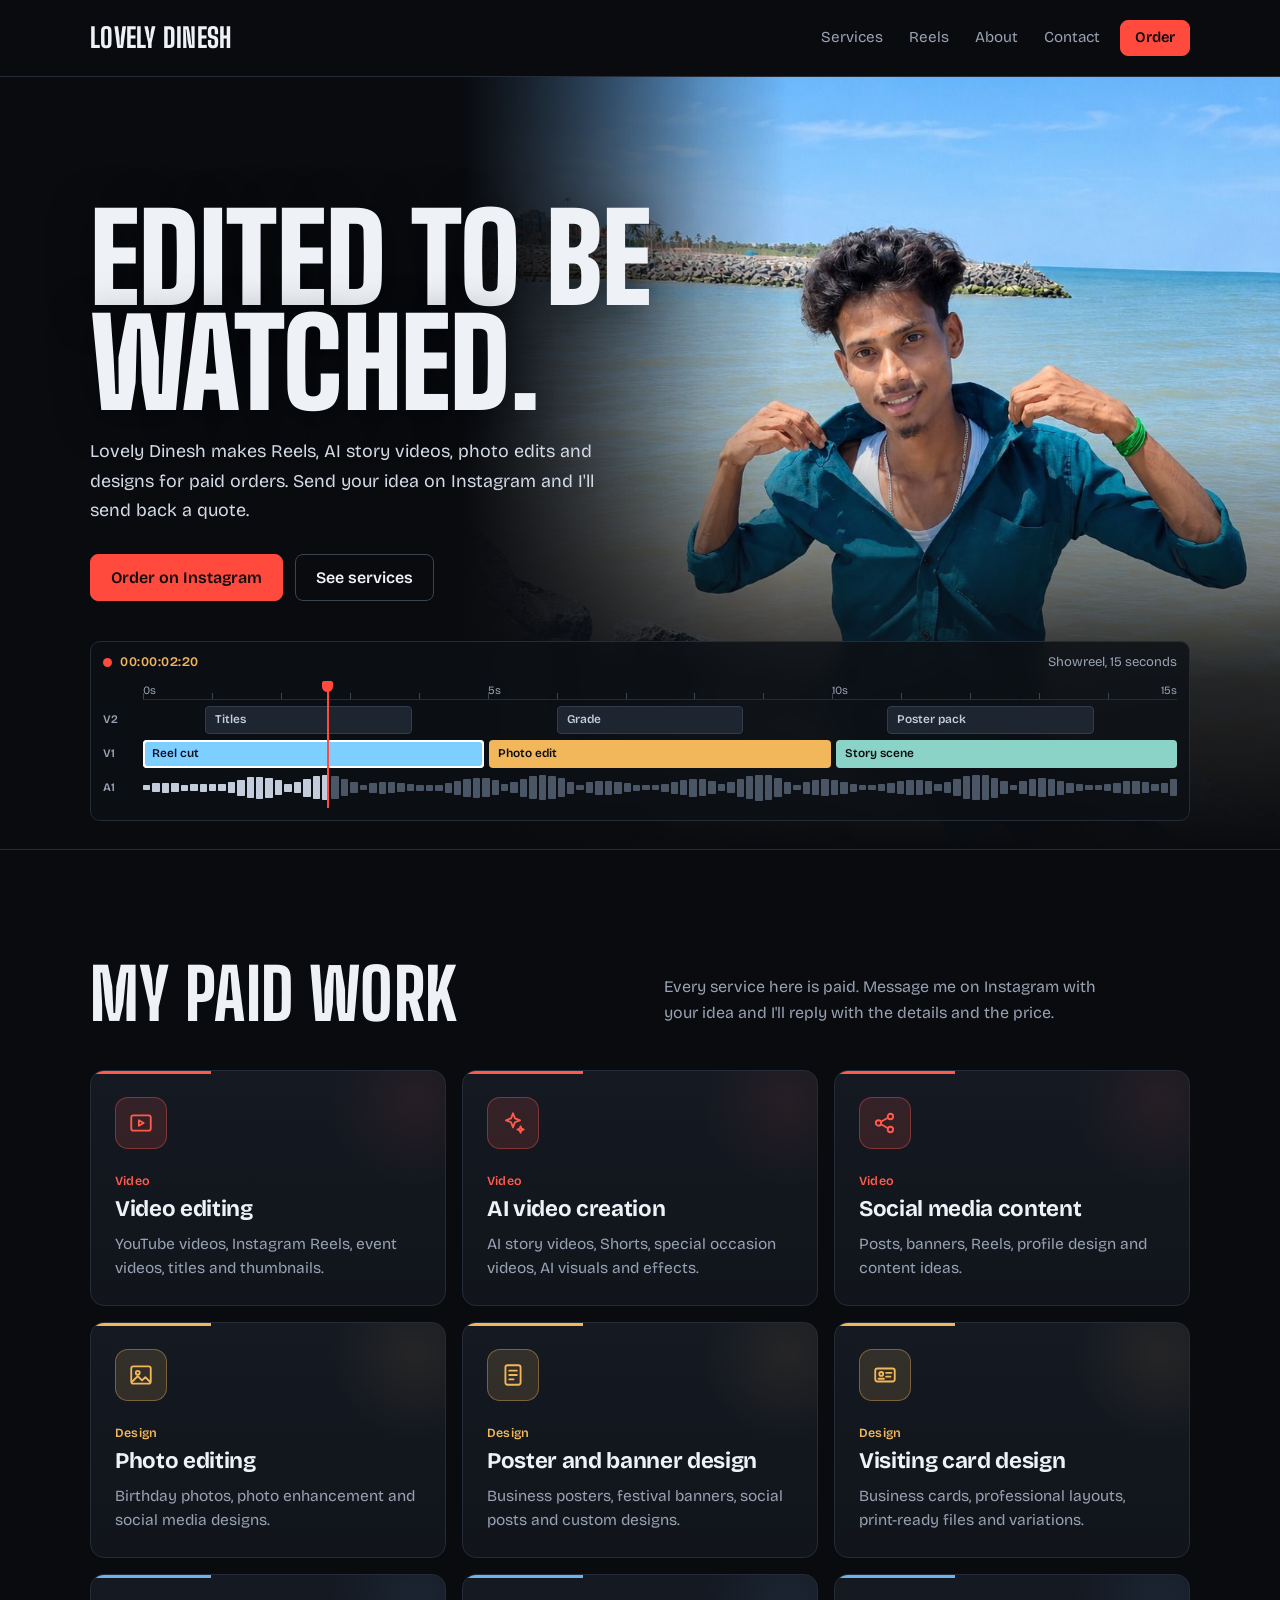
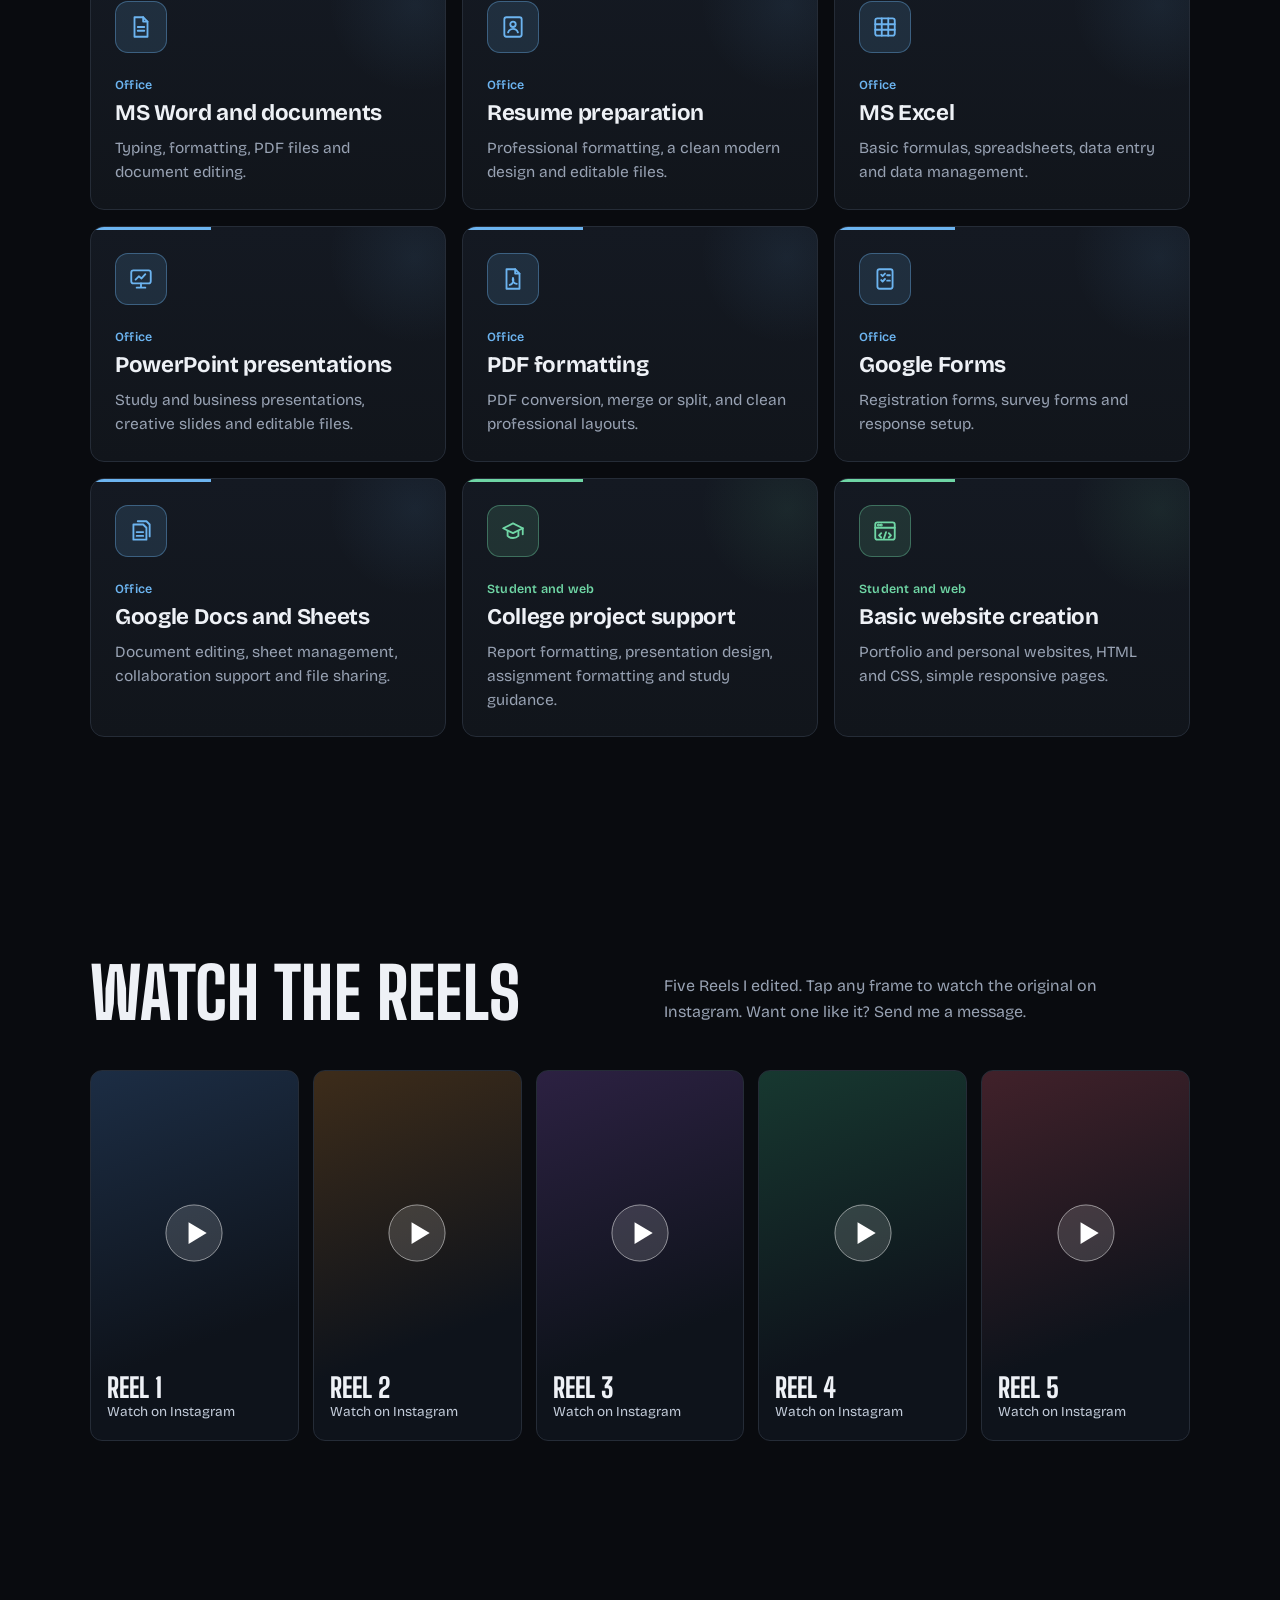
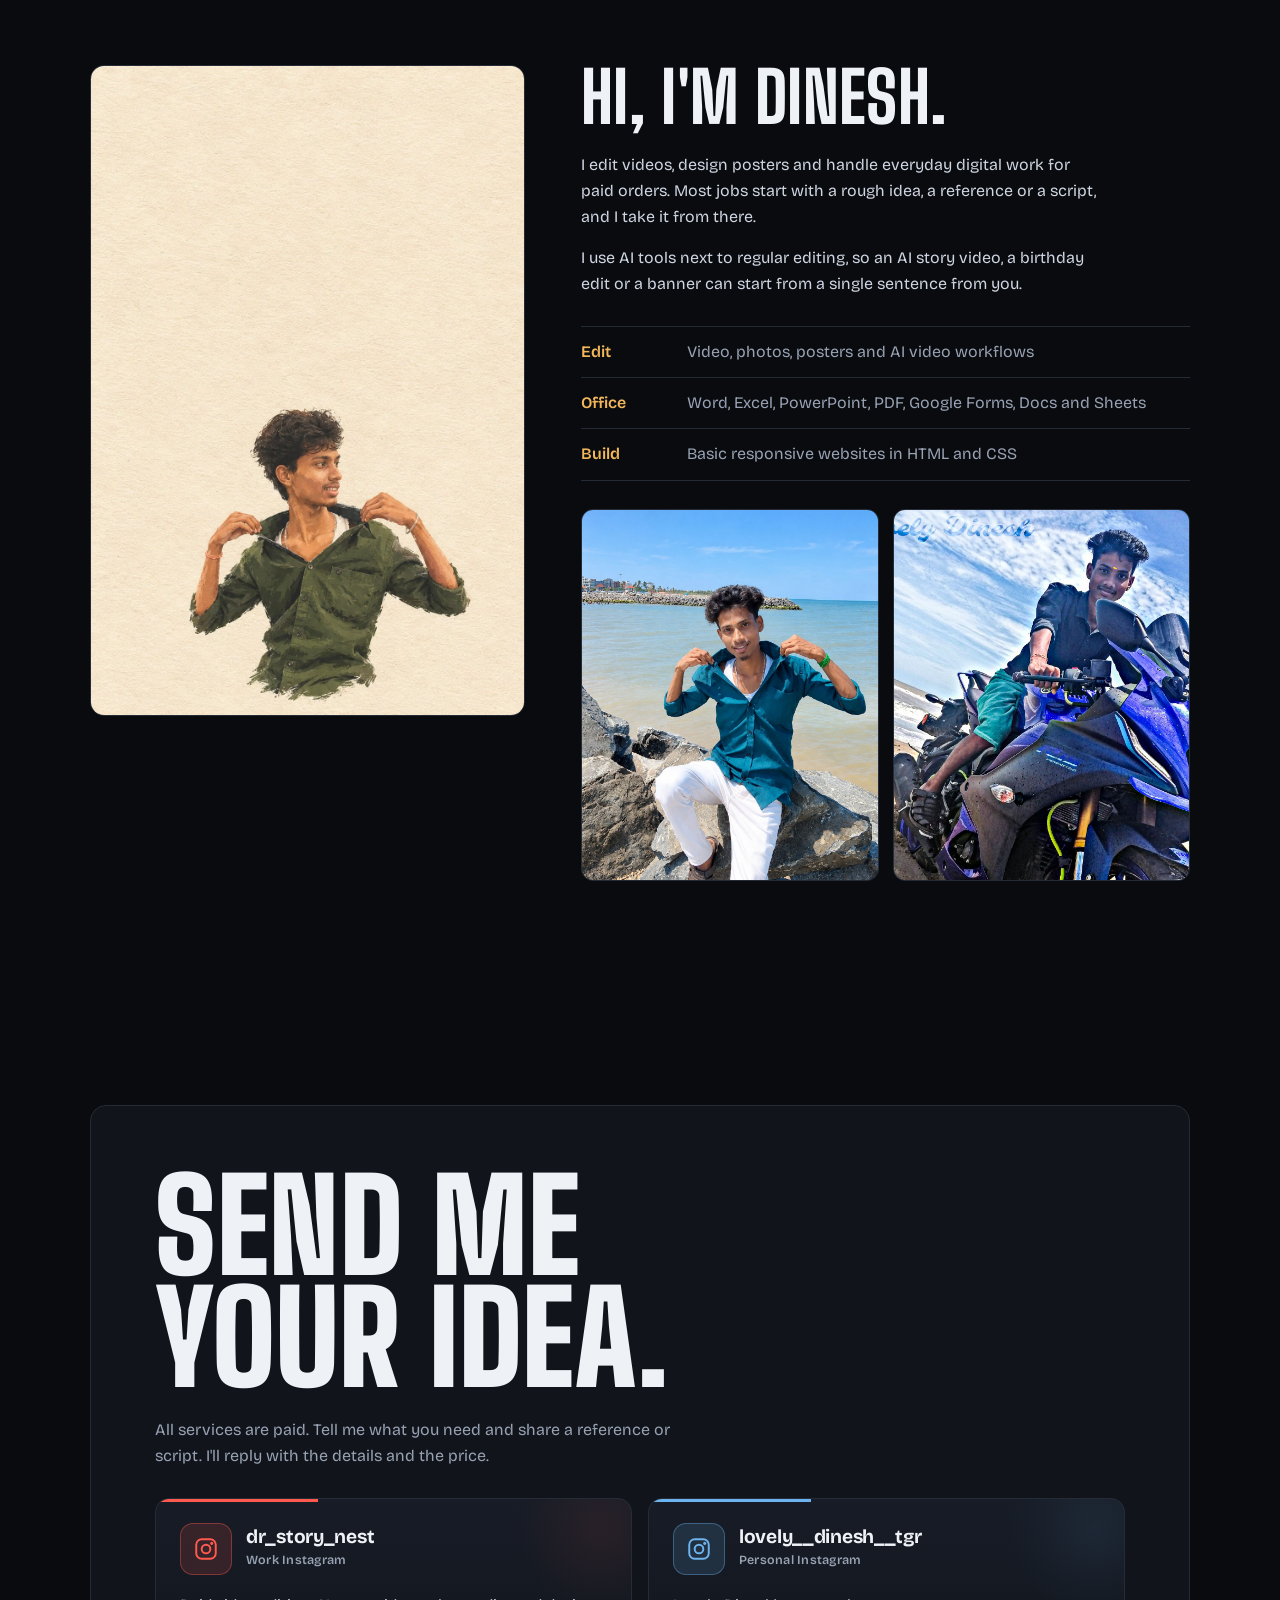
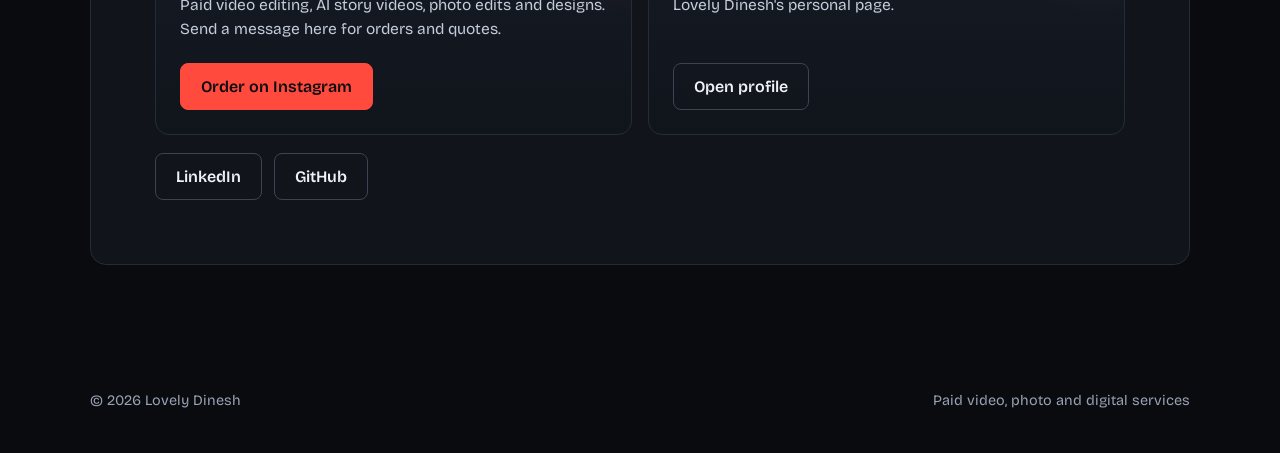
==== index.html @ ab641ba9 "Show the two Instagram profiles as cards in the contact section - dr_story_nest (work) and lovely__d" ====
<!doctype html>
<html lang="en">
<head>
<meta charset="utf-8">
<meta name="viewport" content="width=device-width, initial-scale=1">
<meta name="google-site-verification" content="FaFBex6JLWQbOv3EnqzdnWIbsgT0Mt6WefKf9xEHdrI" />
<meta name="description" content="Lovely Dinesh makes paid Reels, AI story videos, photo edits, posters, resumes and documents. Message on Instagram for orders and quotes.">
<meta name="robots" content="index, follow">
<meta name="theme-color" content="#090b0f">
<meta property="og:type" content="website">
<meta property="og:title" content="Lovely Dinesh | Video editing, AI videos and design">
<meta property="og:description" content="Paid Reels, AI story videos, photo edits, posters and documents. Message on Instagram for orders and quotes.">
<title>Lovely Dinesh | Video editing, AI videos and design</title>
<link rel="preconnect" href="https://fonts.googleapis.com">
<link rel="preconnect" href="https://fonts.gstatic.com" crossorigin>
<link href="https://fonts.googleapis.com/css2?family=Big+Shoulders+Display:wght@700;800;900&family=Bricolage+Grotesque:opsz,wght@12..96,400..800&display=swap" rel="stylesheet">
<script>document.documentElement.classList.add("js")</script>
<style>
:root{
  --reel:#090b0f;
  --bin:#11151b;
  --line:#252c37;
  --text:#eef1f6;
  --muted:#98a2b3;
  --playhead:#ff4a3d;
  --tungsten:#f2b75b;
  --display:"Big Shoulders Display","Arial Narrow",Impact,sans-serif;
  --body:"Bricolage Grotesque",system-ui,-apple-system,"Segoe UI",sans-serif;
}
*{box-sizing:border-box}
html{color-scheme:dark;scroll-behavior:smooth;scroll-padding-top:16px}
body{margin:0;background:var(--reel);color:var(--text);font:400 1rem/1.65 var(--body);-webkit-font-smoothing:antialiased}
a{color:inherit}
img{max-width:100%}
:focus-visible{outline:3px solid var(--tungsten);outline-offset:3px;border-radius:4px}
.wrap{width:min(1100px,calc(100% - 36px));margin-inline:auto}

h1,h2,h3{font-family:var(--display);text-transform:uppercase;margin:0}
h2{font-size:clamp(2.6rem,6vw,4.4rem);line-height:.92;font-weight:800;letter-spacing:.005em}

/* Buttons */
.btn{display:inline-flex;align-items:center;justify-content:center;padding:13px 20px;border-radius:8px;border:1px solid #3a4452;background:transparent;color:var(--text);font:600 1rem/1.2 var(--body);text-decoration:none;transition:background .2s,border-color .2s,transform .2s}
.btn:hover{border-color:var(--tungsten);transform:translateY(-1px)}
.btn.primary{background:var(--playhead);border-color:var(--playhead);color:#0b0d11}
.btn.primary:hover{background:#ff6a5e;border-color:#ff6a5e}
.btn.sm{padding:8px 14px;font-size:.92rem}
.actions{display:flex;gap:12px;flex-wrap:wrap}

/* Header */
.bar{display:flex;align-items:center;gap:20px;padding-block:20px}
.brand{font-family:var(--display);font-weight:800;font-size:1.7rem;line-height:1;text-transform:uppercase;text-decoration:none;letter-spacing:.01em}
.bar nav{display:flex;gap:26px;margin-left:auto}
.bar nav a{color:var(--muted);text-decoration:none;font-size:.95rem;padding:4px 0;border-bottom:1px solid transparent;transition:color .2s,border-color .2s}
.bar nav a:hover{color:var(--text);border-color:var(--tungsten)}

/* Hero */
.hero{position:relative;isolation:isolate;overflow:hidden;display:flex;justify-content:center;min-height:min(86svh,780px);border-block:1px solid var(--line)}
.stage{position:absolute;inset:0 0 0 36%;z-index:0;-webkit-mask-image:linear-gradient(90deg,transparent 0,#000 40%);mask-image:linear-gradient(90deg,transparent 0,#000 40%)}
.slide{position:absolute;inset:0;opacity:0;transition:opacity .45s ease}
.slide.on{opacity:1}
.slide img{display:block;width:100%;height:100%;max-width:none;object-fit:cover;transform:scale(1.1);transition:transform 0s .45s}
.slide.on img{transform:scale(1);transition:transform 5.2s linear}
.s-beach img{object-position:50% 28%}
.s-portrait img{object-position:50% 85%;filter:brightness(.82) saturate(1.05)}
.s-bike img{object-position:50% 12%}
.hero::after{content:"";position:absolute;inset:0;z-index:1;pointer-events:none;background:linear-gradient(0deg,var(--reel) 0,rgba(9,11,15,.85) 22%,transparent 55%),linear-gradient(90deg,var(--reel) 0,rgba(9,11,15,.6) 30%,transparent 55%)}
.inner{position:relative;z-index:2;display:flex;flex-direction:column;justify-content:flex-end;gap:40px;padding-block:56px 28px}
.hero h1{font-weight:900;font-size:clamp(4rem,9.5vw,9rem);line-height:.86;letter-spacing:-.005em;text-shadow:0 6px 40px rgba(0,0,0,.5)}
.hero h1 span{display:block}
.lead{max-width:44ch;margin:22px 0 0;font-size:1.12rem;color:#d3dae6}
.hero .actions{margin-top:28px}

/* Timeline */
.tl{border:1px solid var(--line);border-radius:10px;background:rgba(13,16,21,.82);-webkit-backdrop-filter:blur(10px);backdrop-filter:blur(10px);padding:10px 12px 12px;--t:0}
.tl-top{display:flex;justify-content:space-between;align-items:center;gap:12px;margin-bottom:8px;font-size:.82rem;color:var(--muted)}
.rec{display:inline-flex;align-items:center;gap:8px;color:var(--tungsten);font-weight:600;letter-spacing:.04em;font-variant-numeric:tabular-nums}
.rec i{width:9px;height:9px;border-radius:50%;background:var(--playhead);animation:rec 1.2s ease-in-out infinite}
@keyframes rec{50%{opacity:.25}}
.tl-body{display:grid;grid-template-columns:30px 1fr;gap:0 10px}
.labels{display:flex;flex-direction:column;padding-top:24px;font-size:.72rem;font-weight:600;color:var(--muted)}
.labels span{height:28px;margin-bottom:6px;display:flex;align-items:center}
.lanes{position:relative}
.ruler{position:relative;height:18px;border-bottom:1px solid var(--line);font-size:.7rem;color:var(--muted);background:repeating-linear-gradient(90deg,#3a4452 0 1px,transparent 1px calc(100% / 15)) bottom/100% 6px no-repeat}
.ruler span{position:absolute;top:0}
.ruler span:nth-child(2){left:33.33%}
.ruler span:nth-child(3){left:66.66%}
.ruler span:nth-child(4){right:0}
.lane{position:relative;height:28px;margin-top:6px}
.clip{position:absolute;top:0;bottom:0;display:flex;align-items:center;padding:0 9px;border-radius:4px;overflow:hidden;white-space:nowrap;font-size:.74rem;font-weight:600;color:#0b0d11;transition:filter .2s,box-shadow .2s}
.v1 .clip.on{filter:brightness(1.15);box-shadow:0 0 0 2px #fff inset}
.v2 .clip{background:#1d2530;color:#c3ccda;border:1px solid #323c4a}
.c-blue{background:#6cb4f0}.c-tung{background:var(--tungsten)}.c-teal{background:#8bd3c7}
.wave{position:relative}
.bars{position:absolute;inset:0;display:flex;align-items:center;gap:2px}
.bars i{flex:1;min-width:1px;background:#4a5566;border-radius:1px}
.bars.hot{clip-path:inset(0 calc((1 - var(--t)) * 100%) 0 0)}
.bars.hot i{background:#c3ccda}
.playhead{position:absolute;top:0;bottom:0;left:calc(var(--t) * 100%);width:2px;margin-left:-1px;background:var(--playhead);z-index:3;pointer-events:none}
.playhead::before{content:"";position:absolute;top:-1px;left:50%;width:11px;height:11px;margin-left:-5.5px;background:var(--playhead);border-radius:2px 2px 50% 50%}

/* Sections */
.sec{padding-block:clamp(64px,9vw,112px)}
.head{display:grid;grid-template-columns:1fr 1fr;gap:24px 48px;align-items:end;margin-bottom:44px}
.head p{margin:0;max-width:46ch;color:var(--muted)}

/* Services */
.svcs{display:grid;grid-template-columns:repeat(3,minmax(0,1fr));gap:16px}
.svc{--c:#ff4a3d;position:relative;display:flex;flex-direction:column;min-height:236px;padding:26px 24px 24px;border:1px solid var(--line);border-radius:14px;background:linear-gradient(180deg,#141922,var(--bin));overflow:hidden;transition:transform .3s cubic-bezier(.2,.8,.2,1),border-color .3s,box-shadow .3s}
.svc::before{content:"";position:absolute;left:0;top:0;height:3px;width:34%;background:var(--c);transition:width .45s cubic-bezier(.2,.8,.2,1)}
.svc::after{content:"";position:absolute;right:-60px;top:-60px;width:180px;height:180px;border-radius:50%;background:radial-gradient(circle,var(--c) 0,transparent 68%);opacity:.08;transition:opacity .35s,transform .45s}
.svc:hover{transform:translateY(-8px);border-color:var(--c);box-shadow:0 18px 40px -14px var(--c)}
.svc:hover::before{width:100%}
.svc:hover::after{opacity:.22;transform:scale(1.25)}
.c-red{--c:#ff5a4d}.c-gold{--c:#f2b75b}.c-blue{--c:#6cb4f0}.c-green{--c:#6fd6a5}
.ico{display:grid;place-items:center;width:52px;height:52px;border-radius:13px;color:var(--c);background:color-mix(in srgb,var(--c) 14%,transparent);border:1px solid color-mix(in srgb,var(--c) 38%,transparent);transition:transform .35s cubic-bezier(.3,1.6,.5,1),background .3s,color .3s}
.ico svg{width:26px;height:26px}
.svc:hover .ico{transform:rotate(-8deg) scale(1.14);background:var(--c);color:#0b0d11}
.tag{margin:22px 0 4px;font-size:.78rem;font-weight:600;letter-spacing:.02em;color:var(--c)}
.svc h3{font-family:var(--body);text-transform:none;font-weight:700;font-size:1.4rem;line-height:1.15;letter-spacing:-.015em}
.desc{margin:10px 0 0;font-size:.97rem;line-height:1.55;color:var(--muted)}

/* Boxes slide in once, staggered */
.js .svc{opacity:0;transform:translateY(34px)}
.js .svc.in{opacity:1;transform:none;transition:opacity .6s ease,transform .7s cubic-bezier(.2,.8,.2,1),border-color .3s,box-shadow .3s}
.js .svc.in:hover{transform:translateY(-8px)}

/* Reels */
.reels{display:grid;grid-template-columns:repeat(5,minmax(0,1fr));gap:14px}
.reel{position:relative;display:flex;flex-direction:column;justify-content:flex-end;aspect-ratio:9/16;padding:16px;border:1px solid var(--line);border-radius:12px;overflow:hidden;background:var(--g);text-decoration:none;transition:border-color .2s,transform .2s}
.reel:hover{border-color:var(--tungsten);transform:translateY(-3px)}
.reel svg{position:absolute;left:50%;top:44%;width:58px;height:58px;transform:translate(-50%,-50%);transition:transform .2s}
.reel:hover svg{transform:translate(-50%,-50%) scale(1.1)}
.reel b{font-family:var(--display);font-weight:800;font-size:1.7rem;line-height:1;text-transform:uppercase}
.reel span{font-size:.85rem;color:#c3ccda}
.g1{--g:linear-gradient(160deg,#1c2d44,#0e131b 70%)}
.g2{--g:linear-gradient(160deg,#3d2c1a,#0e131b 70%)}
.g3{--g:linear-gradient(160deg,#2c2142,#0e131b 70%)}
.g4{--g:linear-gradient(160deg,#173830,#0e131b 70%)}
.g5{--g:linear-gradient(160deg,#41212a,#0e131b 70%)}

/* About */
.about{display:grid;grid-template-columns:minmax(0,5fr) minmax(0,7fr);gap:56px;align-items:start}
.portrait{margin:0;overflow:hidden;border:1px solid var(--line);border-radius:14px}
.portrait img{display:block;width:100%;height:auto}
.about h2{margin-bottom:22px}
.about p{max-width:52ch;margin:0 0 14px;color:#cfd6e2}
.tools{margin:28px 0}
.tools div{display:grid;grid-template-columns:90px 1fr;gap:16px;padding-block:12px;border-top:1px solid var(--line)}
.tools div:last-child{border-bottom:1px solid var(--line)}
.tools dt{font-weight:600;color:var(--tungsten)}
.tools dd{margin:0;color:var(--muted)}
.pair{display:grid;grid-template-columns:1fr 1fr;gap:14px}
.pair img{display:block;width:100%;height:auto;aspect-ratio:4/5;object-fit:cover;border:1px solid var(--line);border-radius:12px}

/* Contact */
.contact{padding:clamp(28px,6vw,64px);border:1px solid var(--line);border-radius:16px;background:var(--bin)}
.contact h2{font-size:clamp(3.2rem,10vw,8rem);line-height:.88;font-weight:900}
.contact p{max-width:52ch;margin:22px 0 28px;color:var(--muted)}
.profiles{display:grid;grid-template-columns:repeat(2,minmax(0,1fr));gap:16px}
.prof{min-height:0;padding:24px;background:linear-gradient(180deg,#171c26,#10141b)}
.prof .who{display:flex;align-items:center;gap:14px}
.prof .who h3{font-size:1.2rem;overflow-wrap:anywhere}
.contact .prof .tag{margin:2px 0 0;max-width:none}
.contact .prof .desc{margin:18px 0 22px;max-width:44ch;color:#c3ccda}
.prof .btn{align-self:flex-start;margin-top:auto}
.more{margin-top:18px}

.foot{display:flex;justify-content:space-between;gap:12px;flex-wrap:wrap;padding-block:12px 40px;color:var(--muted);font-size:.9rem}

/* Small screens */
@media(max-width:900px){
  .svcs{grid-template-columns:repeat(2,minmax(0,1fr))}
  .reels{display:flex;gap:12px;overflow-x:auto;scroll-snap-type:x mandatory;scroll-padding-inline:18px;margin-inline:-18px;padding:0 18px 12px}
  .reel{flex:0 0 min(62vw,240px);scroll-snap-align:start}
}
@media(max-width:760px){
  .bar nav{display:none}
  .bar .btn{margin-left:auto}
  .hero{min-height:840px}
  .stage{inset:0 0 auto 0;height:58%;-webkit-mask-image:linear-gradient(180deg,#000 62%,transparent);mask-image:linear-gradient(180deg,#000 62%,transparent)}
  .s-portrait img{object-position:50% 100%}
  .hero::after{background:linear-gradient(0deg,var(--reel) 0,rgba(9,11,15,.9) 36%,transparent 62%)}
  .hero h1{font-size:clamp(3rem,13vw,4.6rem)}
  .hero h1 span{display:inline}
  .inner{gap:28px;padding-block:40px 20px}
  .tl-body{grid-template-columns:24px 1fr;gap:0 8px}
  .lane,.labels span{height:24px}
  .svcs,.profiles{grid-template-columns:1fr}
  .svc{min-height:0}
  .head,.about{grid-template-columns:1fr}
  .head{margin-bottom:32px}
  .about{gap:36px}
  .tools div{grid-template-columns:70px 1fr}
}
@media(prefers-reduced-motion:reduce){
  html{scroll-behavior:auto}
  .js .svc{opacity:1;transform:none}
  *,*::before,*::after{animation:none!important;transition:none!important}
}
</style>
</head>
<body>

<header class="wrap bar">
  <a class="brand" href="#top">Lovely Dinesh</a>
  <nav aria-label="Main">
    <a href="#services">Services</a>
    <a href="#reels">Reels</a>
    <a href="#about">About</a>
    <a href="#contact">Contact</a>
  </nav>
  <a class="btn sm primary" href="https://www.instagram.com/dr_story_nest/" target="_blank" rel="noopener noreferrer">Order</a>
</header>

<main id="top">

<section class="hero" aria-labelledby="hero-title">
  <div class="stage" aria-hidden="true">
    <div class="slide s-beach on"><img src="assets/beach.jpg" alt="" width="1086" height="1448" fetchpriority="high"></div>
    <div class="slide s-portrait"><img src="assets/portrait.jpg" alt="" width="1024" height="1536"></div>
    <div class="slide s-bike"><img src="assets/bike-hero.jpg" alt="" width="1500" height="1500"></div>
  </div>

  <div class="wrap inner">
    <div>
      <h1 id="hero-title"><span>Edited to be</span> <span>watched.</span></h1>
      <p class="lead">Lovely Dinesh makes Reels, AI story videos, photo edits and designs for paid orders. Send your idea on Instagram and I'll send back a quote.</p>
      <div class="actions">
        <a class="btn primary" href="https://www.instagram.com/dr_story_nest/" target="_blank" rel="noopener noreferrer">Order on Instagram</a>
        <a class="btn" href="#services">See services</a>
      </div>
    </div>

    <div class="tl" role="img" aria-label="Animated sample of a video editing timeline with a playhead moving across three clips">
      <div class="tl-top">
        <span class="rec"><i></i><span id="tc">00:00:00:00</span></span>
        <span>Showreel, 15 seconds</span>
      </div>
      <div class="tl-body">
        <div class="labels"><span>V2</span><span>V1</span><span>A1</span></div>
        <div class="lanes">
          <div class="ruler"><span>0s</span><span>5s</span><span>10s</span><span>15s</span></div>
          <div class="lane v2">
            <div class="clip" style="left:6%;width:20%">Titles</div>
            <div class="clip" style="left:40%;width:18%">Grade</div>
            <div class="clip" style="left:72%;width:20%">Poster pack</div>
          </div>
          <div class="lane v1">
            <div class="clip c-blue on" style="left:0;width:33%">Reel cut</div>
            <div class="clip c-tung" style="left:33.5%;width:33%">Photo edit</div>
            <div class="clip c-teal" style="left:67%;width:33%">Story scene</div>
          </div>
          <div class="lane wave">
            <div class="bars" id="bars"></div>
            <div class="bars hot" id="barsHot"></div>
          </div>
          <div class="playhead"></div>
        </div>
      </div>
    </div>
  </div>
</section>

<section class="sec" id="services">
  <div class="wrap">
    <div class="head">
      <h2>My paid work</h2>
      <p>Every service here is paid. Message me on Instagram with your idea and I'll reply with the details and the price.</p>
    </div>

    <div class="svcs">
      <article class="svc c-red">
        <span class="ico"><svg viewBox="0 0 24 24" fill="none" stroke="currentColor" stroke-width="1.7" stroke-linecap="round" stroke-linejoin="round" aria-hidden="true"><rect x="3" y="5" width="18" height="14" rx="2"/><path d="M10 9.5v5l4.5-2.5z"/></svg></span>
        <p class="tag">Video</p>
        <h3>Video editing</h3>
        <p class="desc">YouTube videos, Instagram Reels, event videos, titles and thumbnails.</p>
      </article>
      <article class="svc c-red">
        <span class="ico"><svg viewBox="0 0 24 24" fill="none" stroke="currentColor" stroke-width="1.7" stroke-linecap="round" stroke-linejoin="round" aria-hidden="true"><path d="M12 3l1.8 4.7L18.5 9.5l-4.7 1.8L12 16l-1.8-4.7L5.5 9.5l4.7-1.8z"/><path d="M19 15l.8 2.2L22 18l-2.2.8L19 21l-.8-2.2L16 18l2.2-.8z"/></svg></span>
        <p class="tag">Video</p>
        <h3>AI video creation</h3>
        <p class="desc">AI story videos, Shorts, special occasion videos, AI visuals and effects.</p>
      </article>
      <article class="svc c-red">
        <span class="ico"><svg viewBox="0 0 24 24" fill="none" stroke="currentColor" stroke-width="1.7" stroke-linecap="round" stroke-linejoin="round" aria-hidden="true"><circle cx="6" cy="12" r="2.5"/><circle cx="17" cy="6" r="2.5"/><circle cx="17" cy="18" r="2.5"/><path d="M8.2 10.8l6.6-3.6M8.2 13.2l6.6 3.6"/></svg></span>
        <p class="tag">Video</p>
        <h3>Social media content</h3>
        <p class="desc">Posts, banners, Reels, profile design and content ideas.</p>
      </article>
      <article class="svc c-gold">
        <span class="ico"><svg viewBox="0 0 24 24" fill="none" stroke="currentColor" stroke-width="1.7" stroke-linecap="round" stroke-linejoin="round" aria-hidden="true"><rect x="3" y="4" width="18" height="16" rx="2"/><circle cx="9" cy="10" r="1.8"/><path d="M4 18l5-5 4 4 3-3 4 4"/></svg></span>
        <p class="tag">Design</p>
        <h3>Photo editing</h3>
        <p class="desc">Birthday photos, photo enhancement and social media designs.</p>
      </article>
      <article class="svc c-gold">
        <span class="ico"><svg viewBox="0 0 24 24" fill="none" stroke="currentColor" stroke-width="1.7" stroke-linecap="round" stroke-linejoin="round" aria-hidden="true"><rect x="5" y="3" width="14" height="18" rx="2"/><path d="M8.5 8h7M8.5 12h7M8.5 16h4"/></svg></span>
        <p class="tag">Design</p>
        <h3>Poster and banner design</h3>
        <p class="desc">Business posters, festival banners, social posts and custom designs.</p>
      </article>
      <article class="svc c-gold">
        <span class="ico"><svg viewBox="0 0 24 24" fill="none" stroke="currentColor" stroke-width="1.7" stroke-linecap="round" stroke-linejoin="round" aria-hidden="true"><rect x="3" y="6" width="18" height="12" rx="2"/><circle cx="8.5" cy="11" r="1.8"/><path d="M13 10h5M13 13.5h4M6 15.5h5"/></svg></span>
        <p class="tag">Design</p>
        <h3>Visiting card design</h3>
        <p class="desc">Business cards, professional layouts, print-ready files and variations.</p>
      </article>
      <article class="svc c-blue">
        <span class="ico"><svg viewBox="0 0 24 24" fill="none" stroke="currentColor" stroke-width="1.7" stroke-linecap="round" stroke-linejoin="round" aria-hidden="true"><path d="M6 3h8l4 4v14H6z"/><path d="M14 3v4h4M9 12h6M9 15.5h6"/></svg></span>
        <p class="tag">Office</p>
        <h3>MS Word and documents</h3>
        <p class="desc">Typing, formatting, PDF files and document editing.</p>
      </article>
      <article class="svc c-blue">
        <span class="ico"><svg viewBox="0 0 24 24" fill="none" stroke="currentColor" stroke-width="1.7" stroke-linecap="round" stroke-linejoin="round" aria-hidden="true"><rect x="4" y="3" width="16" height="18" rx="2"/><circle cx="12" cy="9.5" r="2.5"/><path d="M7.5 17c.8-2.2 2.5-3.2 4.5-3.2s3.7 1 4.5 3.2"/></svg></span>
        <p class="tag">Office</p>
        <h3>Resume preparation</h3>
        <p class="desc">Professional formatting, a clean modern design and editable files.</p>
      </article>
      <article class="svc c-blue">
        <span class="ico"><svg viewBox="0 0 24 24" fill="none" stroke="currentColor" stroke-width="1.7" stroke-linecap="round" stroke-linejoin="round" aria-hidden="true"><rect x="3" y="4" width="18" height="16" rx="2"/><path d="M3 9.5h18M3 14.5h18M9 4v16M15 4v16"/></svg></span>
        <p class="tag">Office</p>
        <h3>MS Excel</h3>
        <p class="desc">Basic formulas, spreadsheets, data entry and data management.</p>
      </article>
      <article class="svc c-blue">
        <span class="ico"><svg viewBox="0 0 24 24" fill="none" stroke="currentColor" stroke-width="1.7" stroke-linecap="round" stroke-linejoin="round" aria-hidden="true"><rect x="3" y="4" width="18" height="12" rx="2"/><path d="M12 16v4M8 20h8M7 12.5l3-3 2.5 2 3.5-4"/></svg></span>
        <p class="tag">Office</p>
        <h3>PowerPoint presentations</h3>
        <p class="desc">Study and business presentations, creative slides and editable files.</p>
      </article>
      <article class="svc c-blue">
        <span class="ico"><svg viewBox="0 0 24 24" fill="none" stroke="currentColor" stroke-width="1.7" stroke-linecap="round" stroke-linejoin="round" aria-hidden="true"><path d="M6 3h8l4 4v14H6z"/><path d="M14 3v4h4"/><path d="M9 17.5c3-1 4-4 3-6.5-.9 2.5.4 5 3.5 5.5"/></svg></span>
        <p class="tag">Office</p>
        <h3>PDF formatting</h3>
        <p class="desc">PDF conversion, merge or split, and clean professional layouts.</p>
      </article>
      <article class="svc c-blue">
        <span class="ico"><svg viewBox="0 0 24 24" fill="none" stroke="currentColor" stroke-width="1.7" stroke-linecap="round" stroke-linejoin="round" aria-hidden="true"><rect x="5" y="3" width="14" height="18" rx="2"/><path d="M8.5 8l1.3 1.3L12 7M8.5 13l1.3 1.3L12 12M14 8.5h2.5M14 13.5h2.5"/></svg></span>
        <p class="tag">Office</p>
        <h3>Google Forms</h3>
        <p class="desc">Registration forms, survey forms and response setup.</p>
      </article>
      <article class="svc c-blue">
        <span class="ico"><svg viewBox="0 0 24 24" fill="none" stroke="currentColor" stroke-width="1.7" stroke-linecap="round" stroke-linejoin="round" aria-hidden="true"><path d="M5 6h9l3 3v11H5z"/><path d="M9 3h8l3 3v11"/><path d="M8 13h6M8 16.5h6"/></svg></span>
        <p class="tag">Office</p>
        <h3>Google Docs and Sheets</h3>
        <p class="desc">Document editing, sheet management, collaboration support and file sharing.</p>
      </article>
      <article class="svc c-green">
        <span class="ico"><svg viewBox="0 0 24 24" fill="none" stroke="currentColor" stroke-width="1.7" stroke-linecap="round" stroke-linejoin="round" aria-hidden="true"><path d="M3 9.5L12 5l9 4.5-9 4.5z"/><path d="M7 12v4.5c1.4 1.4 3.2 2 5 2s3.6-.6 5-2V12"/><path d="M21 9.5V15"/></svg></span>
        <p class="tag">Student and web</p>
        <h3>College project support</h3>
        <p class="desc">Report formatting, presentation design, assignment formatting and study guidance.</p>
      </article>
      <article class="svc c-green">
        <span class="ico"><svg viewBox="0 0 24 24" fill="none" stroke="currentColor" stroke-width="1.7" stroke-linecap="round" stroke-linejoin="round" aria-hidden="true"><rect x="3" y="4" width="18" height="16" rx="2"/><path d="M3 9h18"/><circle cx="6" cy="6.5" r=".6"/><circle cx="8.5" cy="6.5" r=".6"/><path d="M8.5 14l-2 2 2 2M15.5 14l2 2-2 2M13 13l-2 6"/></svg></span>
        <p class="tag">Student and web</p>
        <h3>Basic website creation</h3>
        <p class="desc">Portfolio and personal websites, HTML and CSS, simple responsive pages.</p>
      </article>
    </div>
  </div>
</section>

<section class="sec" id="reels">
  <div class="wrap">
    <div class="head">
      <h2>Watch the Reels</h2>
      <p>Five Reels I edited. Tap any frame to watch the original on Instagram. Want one like it? Send me a message.</p>
    </div>
    <div class="reels">
      <a class="reel g1" href="https://www.instagram.com/reel/DcOSOjZoeMT/" target="_blank" rel="noopener noreferrer" aria-label="Watch Reel 1 on Instagram">
        <svg viewBox="0 0 64 64" aria-hidden="true"><circle cx="32" cy="32" r="31" fill="rgba(255,255,255,.14)" stroke="rgba(255,255,255,.55)"/><path d="M26 20v24l20-12z" fill="#fff"/></svg>
        <b>Reel 1</b><span>Watch on Instagram</span>
      </a>
      <a class="reel g2" href="https://www.instagram.com/reel/DdEL5rCJakv/" target="_blank" rel="noopener noreferrer" aria-label="Watch Reel 2 on Instagram">
        <svg viewBox="0 0 64 64" aria-hidden="true"><circle cx="32" cy="32" r="31" fill="rgba(255,255,255,.14)" stroke="rgba(255,255,255,.55)"/><path d="M26 20v24l20-12z" fill="#fff"/></svg>
        <b>Reel 2</b><span>Watch on Instagram</span>
      </a>
      <a class="reel g3" href="https://www.instagram.com/reel/Dc5xiHmIcC8/" target="_blank" rel="noopener noreferrer" aria-label="Watch Reel 3 on Instagram">
        <svg viewBox="0 0 64 64" aria-hidden="true"><circle cx="32" cy="32" r="31" fill="rgba(255,255,255,.14)" stroke="rgba(255,255,255,.55)"/><path d="M26 20v24l20-12z" fill="#fff"/></svg>
        <b>Reel 3</b><span>Watch on Instagram</span>
      </a>
      <a class="reel g4" href="https://www.instagram.com/reel/Dck8ZiiIT39/" target="_blank" rel="noopener noreferrer" aria-label="Watch Reel 4 on Instagram">
        <svg viewBox="0 0 64 64" aria-hidden="true"><circle cx="32" cy="32" r="31" fill="rgba(255,255,255,.14)" stroke="rgba(255,255,255,.55)"/><path d="M26 20v24l20-12z" fill="#fff"/></svg>
        <b>Reel 4</b><span>Watch on Instagram</span>
      </a>
      <a class="reel g5" href="https://www.instagram.com/reel/Dd3yUyUP6pe/" target="_blank" rel="noopener noreferrer" aria-label="Watch Reel 5 on Instagram">
        <svg viewBox="0 0 64 64" aria-hidden="true"><circle cx="32" cy="32" r="31" fill="rgba(255,255,255,.14)" stroke="rgba(255,255,255,.55)"/><path d="M26 20v24l20-12z" fill="#fff"/></svg>
        <b>Reel 5</b><span>Watch on Instagram</span>
      </a>
    </div>
  </div>
</section>

<section class="sec" id="about">
  <div class="wrap about">
    <figure class="portrait">
      <img src="assets/portrait.jpg" alt="Painted-style portrait of Dinesh in a green shirt, looking to the side" width="1024" height="1536" loading="lazy">
    </figure>
    <div>
      <h2>Hi, I'm Dinesh.</h2>
      <p>I edit videos, design posters and handle everyday digital work for paid orders. Most jobs start with a rough idea, a reference or a script, and I take it from there.</p>
      <p>I use AI tools next to regular editing, so an AI story video, a birthday edit or a banner can start from a single sentence from you.</p>
      <dl class="tools">
        <div><dt>Edit</dt><dd>Video, photos, posters and AI video workflows</dd></div>
        <div><dt>Office</dt><dd>Word, Excel, PowerPoint, PDF, Google Forms, Docs and Sheets</dd></div>
        <div><dt>Build</dt><dd>Basic responsive websites in HTML and CSS</dd></div>
      </dl>
      <div class="pair">
        <img src="assets/beach.jpg" alt="Dinesh in a teal shirt sitting on rocks by the sea" width="1086" height="1448" loading="lazy">
        <img src="assets/bike.jpg" alt="Dinesh on a blue sports bike at the beach" width="1400" height="1400" loading="lazy">
      </div>
    </div>
  </div>
</section>

<section class="sec" id="contact">
  <div class="wrap">
    <div class="contact">
      <h2>Send me<br>your idea.</h2>
      <p>All services are paid. Tell me what you need and share a reference or script. I'll reply with the details and the price.</p>
      <div class="profiles">
        <article class="svc c-red prof">
          <div class="who">
            <span class="ico"><svg viewBox="0 0 24 24" fill="none" stroke="currentColor" stroke-width="1.8" stroke-linecap="round" stroke-linejoin="round" aria-hidden="true"><rect x="3" y="3" width="18" height="18" rx="5"/><circle cx="12" cy="12" r="4"/><circle cx="17.3" cy="6.7" r=".6" fill="currentColor"/></svg></span>
            <div><h3>dr_story_nest</h3><p class="tag">Work Instagram</p></div>
          </div>
          <p class="desc">Paid video editing, AI story videos, photo edits and designs. Send a message here for orders and quotes.</p>
          <a class="btn primary" href="https://www.instagram.com/dr_story_nest/" target="_blank" rel="noopener noreferrer">Order on Instagram</a>
        </article>
        <article class="svc c-blue prof">
          <div class="who">
            <span class="ico"><svg viewBox="0 0 24 24" fill="none" stroke="currentColor" stroke-width="1.8" stroke-linecap="round" stroke-linejoin="round" aria-hidden="true"><rect x="3" y="3" width="18" height="18" rx="5"/><circle cx="12" cy="12" r="4"/><circle cx="17.3" cy="6.7" r=".6" fill="currentColor"/></svg></span>
            <div><h3>lovely__dinesh__tgr</h3><p class="tag">Personal Instagram</p></div>
          </div>
          <p class="desc">Lovely Dinesh's personal page.</p>
          <a class="btn" href="https://www.instagram.com/lovely__dinesh__tgr/" target="_blank" rel="noopener noreferrer">Open profile</a>
        </article>
      </div>
      <div class="actions more">
        <a class="btn" href="https://www.linkedin.com/in/k-dinesh-a489623a4/" target="_blank" rel="noopener noreferrer">LinkedIn</a>
        <a class="btn" href="https://github.com/dineshpandiyn-cmyk" target="_blank" rel="noopener noreferrer">GitHub</a>
      </div>
    </div>
  </div>
</section>

</main>

<footer class="wrap foot">
  <span>&copy; <span id="year">2026</span> Lovely Dinesh</span>
  <span>Paid video, photo and digital services</span>
</footer>

<script>
(function(){
  document.getElementById('year').textContent = new Date().getFullYear();


  // Service boxes slide in once as they enter the screen
  var boxes = [].slice.call(document.querySelectorAll('.svc'));
  var reduce = window.matchMedia('(prefers-reduced-motion: reduce)').matches;
  if (reduce || !('IntersectionObserver' in window)) {
    boxes.forEach(function(b){ b.classList.add('in'); });
  } else {
    var io = new IntersectionObserver(function(entries){
      entries.forEach(function(e){
        if (!e.isIntersecting) return;
        var i = boxes.indexOf(e.target) % 3;
        e.target.style.transitionDelay = (i * 90) + 'ms';
        e.target.classList.add('in');
        io.unobserve(e.target);
        setTimeout(function(){ e.target.style.transitionDelay = ''; }, 1000);
      });
    }, {threshold: .15});
    boxes.forEach(function(b){ io.observe(b); });
  }

  var slides = [].slice.call(document.querySelectorAll('.slide'));
  var clips = [].slice.call(document.querySelectorAll('.v1 .clip'));
  var tl = document.querySelector('.tl');
  var code = document.getElementById('tc');
  var hero = document.querySelector('.hero');
  var DURATION = 15000, count = slides.length, current = 0;

  // Waveform bars (fixed pattern, no randomness so it never changes between loads)
  [document.getElementById('bars'), document.getElementById('barsHot')].forEach(function(box){
    var html = '';
    for (var i = 0; i < 110; i++) {
      var h = 18 + 74 * Math.abs(Math.sin(i * 0.41) * Math.cos(i * 0.13 + 1));
      html += '<i style="height:' + h.toFixed(0) + '%"></i>';
    }
    box.innerHTML = html;
  });

  function pad(n){ return n < 10 ? '0' + n : '' + n; }

  function show(i){
    current = i;
    slides.forEach(function(s, k){ s.classList.toggle('on', k === i); });
    clips.forEach(function(c, k){ c.classList.toggle('on', k === i); });
  }

  function render(t){
    tl.style.setProperty('--t', t.toFixed(4));
    var ms = t * DURATION;
    var sec = Math.floor(ms / 1000);
    var frame = Math.floor((ms % 1000) / 1000 * 30);
    code.textContent = '00:00:' + pad(sec) + ':' + pad(frame);
    var idx = Math.min(count - 1, Math.floor(t * count));
    if (idx !== current) show(idx);
  }

  render(0);
  if (window.matchMedia('(prefers-reduced-motion: reduce)').matches) return;

  var elapsed = 0, last = null, visible = true;

  function tick(now){
    if (last !== null && visible) elapsed = (elapsed + (now - last)) % DURATION;
    last = now;
    render(elapsed / DURATION);
    requestAnimationFrame(tick);
  }

  if ('IntersectionObserver' in window) {
    new IntersectionObserver(function(entries){
      visible = entries[0].isIntersecting;
    }).observe(hero);
  }
  requestAnimationFrame(tick);
})();
</script>
</body>
</html>
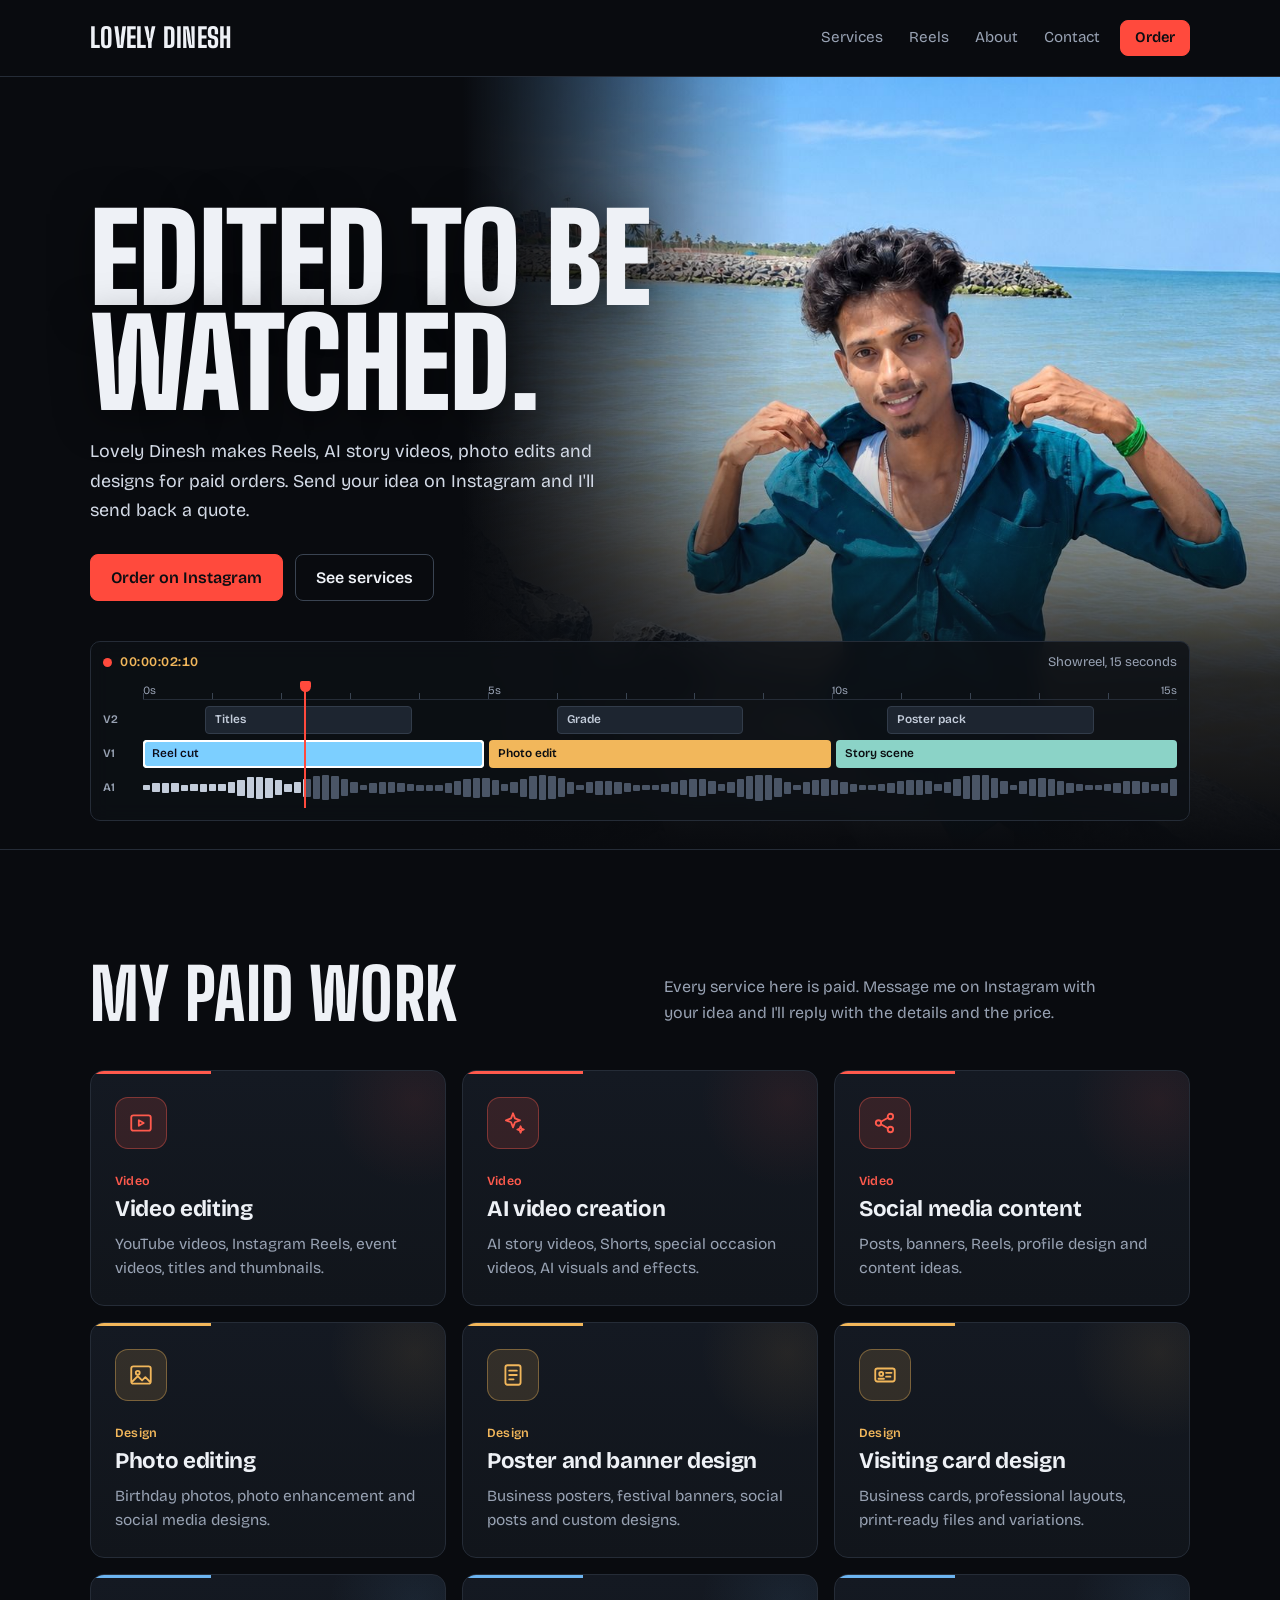
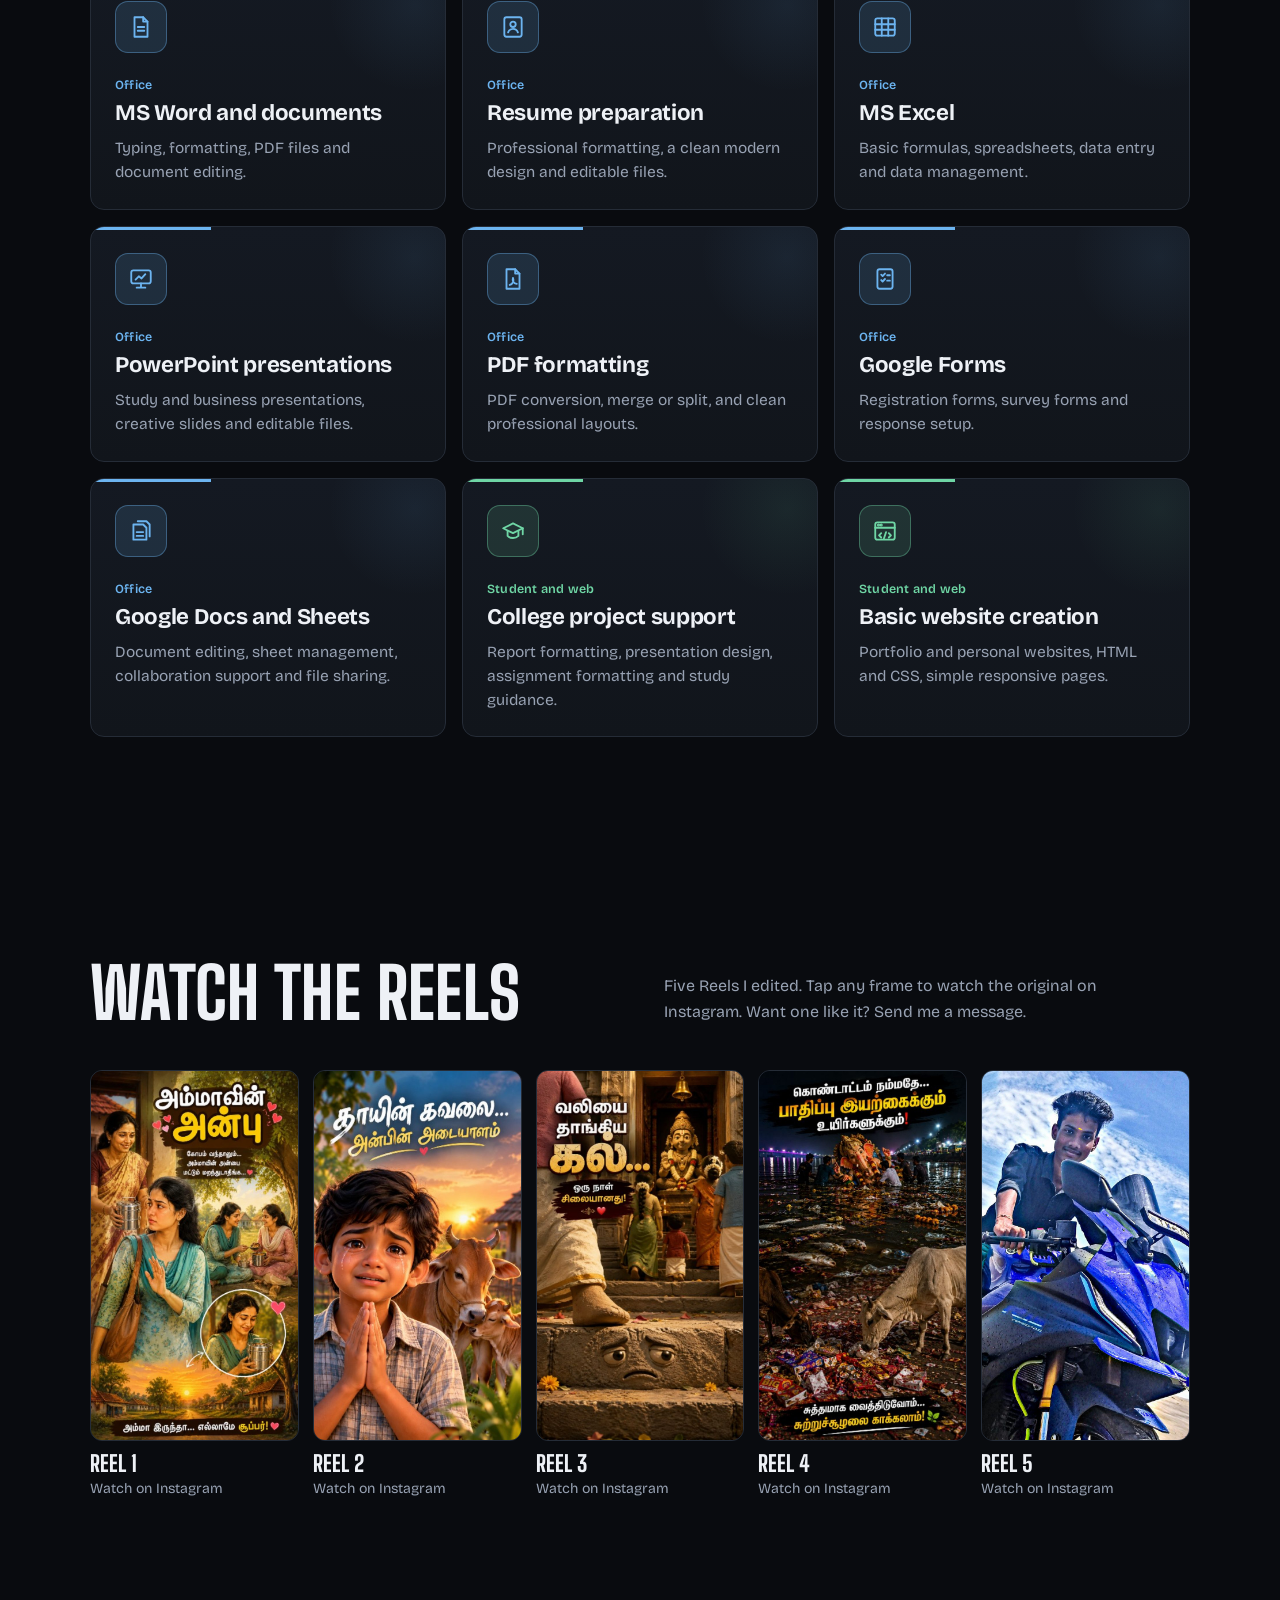
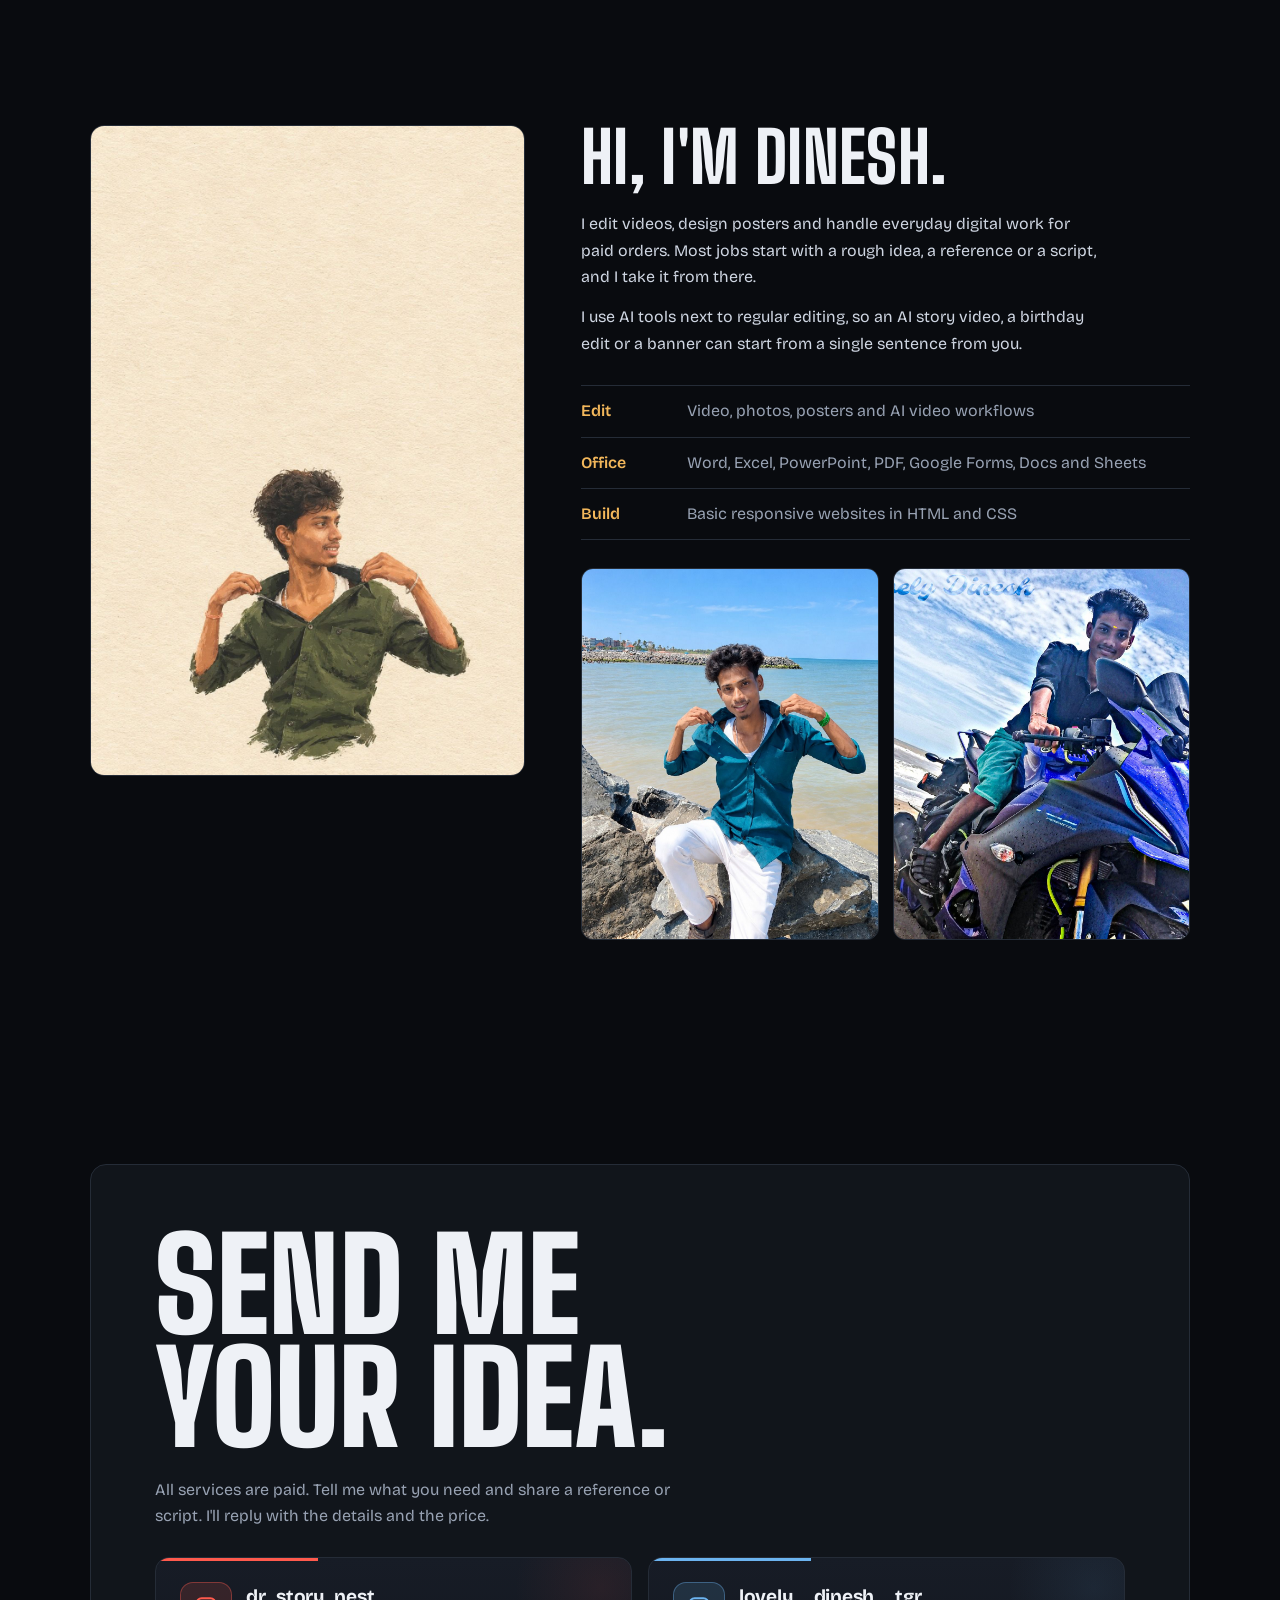
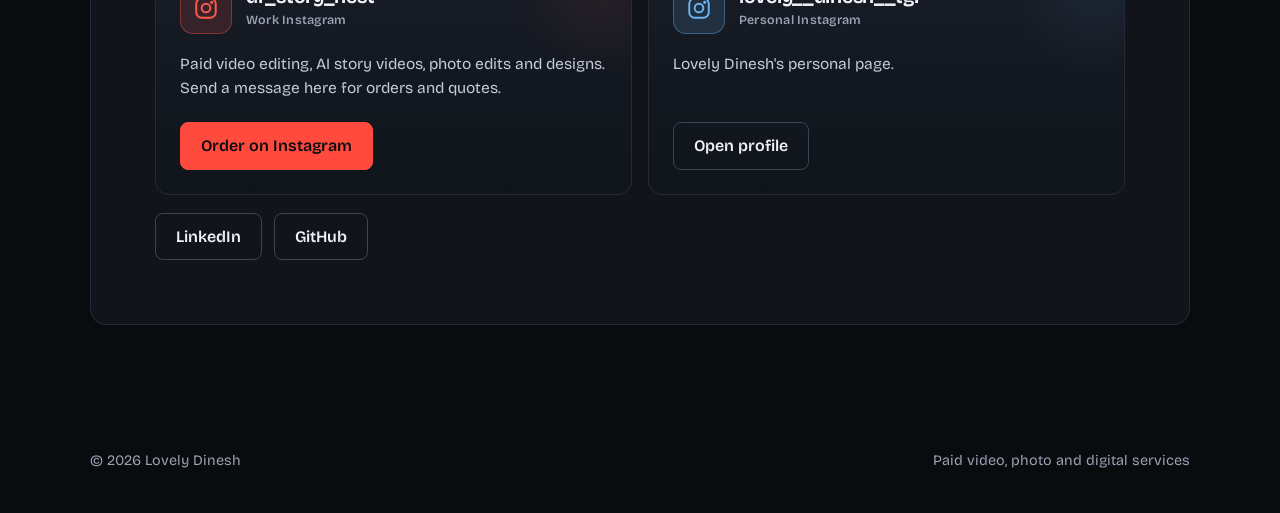
==== commit afbf2572: "Use cover images for the five Reels - Reels 1-4 use the supplied covers; Reel 5 uses a cropped photo" ====
--- a/index.html
+++ b/index.html
@@ -126,17 +126,15 @@
 
 /* Reels */
 .reels{display:grid;grid-template-columns:repeat(5,minmax(0,1fr));gap:14px}
-.reel{position:relative;display:flex;flex-direction:column;justify-content:flex-end;aspect-ratio:9/16;padding:16px;border:1px solid var(--line);border-radius:12px;overflow:hidden;background:var(--g);text-decoration:none;transition:border-color .2s,transform .2s}
-.reel:hover{border-color:var(--tungsten);transform:translateY(-3px)}
-.reel svg{position:absolute;left:50%;top:44%;width:58px;height:58px;transform:translate(-50%,-50%);transition:transform .2s}
-.reel:hover svg{transform:translate(-50%,-50%) scale(1.1)}
-.reel b{font-family:var(--display);font-weight:800;font-size:1.7rem;line-height:1;text-transform:uppercase}
-.reel span{font-size:.85rem;color:#c3ccda}
-.g1{--g:linear-gradient(160deg,#1c2d44,#0e131b 70%)}
-.g2{--g:linear-gradient(160deg,#3d2c1a,#0e131b 70%)}
-.g3{--g:linear-gradient(160deg,#2c2142,#0e131b 70%)}
-.g4{--g:linear-gradient(160deg,#173830,#0e131b 70%)}
-.g5{--g:linear-gradient(160deg,#41212a,#0e131b 70%)}
+.reel{display:flex;flex-direction:column;gap:2px;min-width:0;text-decoration:none}
+.frame{position:relative;display:block;aspect-ratio:9/16;border:1px solid var(--line);border-radius:12px;overflow:hidden;background:var(--bin);transition:border-color .25s,transform .3s,box-shadow .3s}
+.frame img{position:absolute;inset:0;display:block;width:100%;height:100%;object-fit:cover;transition:transform .6s cubic-bezier(.2,.8,.2,1)}
+.frame .play{position:absolute;left:50%;top:50%;width:62px;height:62px;transform:translate(-50%,-50%) scale(.8);opacity:0;transition:opacity .25s,transform .3s}
+.reel:hover .frame,.reel:focus-visible .frame{border-color:var(--tungsten);transform:translateY(-4px);box-shadow:0 16px 36px -14px var(--tungsten)}
+.reel:hover .frame img{transform:scale(1.05)}
+.reel:hover .play,.reel:focus-visible .play{opacity:1;transform:translate(-50%,-50%) scale(1)}
+.reel b{display:block;margin-top:10px;font-family:var(--display);font-weight:800;font-size:1.4rem;line-height:1;text-transform:uppercase;color:var(--text)}
+.reel .go{font-size:.88rem;color:var(--muted)}
 
 /* About */
 .about{display:grid;grid-template-columns:minmax(0,5fr) minmax(0,7fr);gap:56px;align-items:start}
@@ -370,25 +368,25 @@
       <p>Five Reels I edited. Tap any frame to watch the original on Instagram. Want one like it? Send me a message.</p>
     </div>
     <div class="reels">
-      <a class="reel g1" href="https://www.instagram.com/reel/DcOSOjZoeMT/" target="_blank" rel="noopener noreferrer" aria-label="Watch Reel 1 on Instagram">
-        <svg viewBox="0 0 64 64" aria-hidden="true"><circle cx="32" cy="32" r="31" fill="rgba(255,255,255,.14)" stroke="rgba(255,255,255,.55)"/><path d="M26 20v24l20-12z" fill="#fff"/></svg>
-        <b>Reel 1</b><span>Watch on Instagram</span>
+      <a class="reel" href="https://www.instagram.com/reel/DcOSOjZoeMT/" target="_blank" rel="noopener noreferrer" aria-label="Watch Reel 1 on Instagram">
+        <span class="frame"><img src="assets/reel-1.jpg" alt="Tamil Reel cover: a young woman refusing a tiffin box from her mother, with the title Ammavin Anbu" width="720" height="1280" loading="lazy"><svg class="play" viewBox="0 0 64 64" aria-hidden="true"><circle cx="32" cy="32" r="31" fill="rgba(0,0,0,.45)" stroke="rgba(255,255,255,.8)"/><path d="M26 20v24l20-12z" fill="#fff"/></svg></span>
+        <b>Reel 1</b><span class="go">Watch on Instagram</span>
       </a>
-      <a class="reel g2" href="https://www.instagram.com/reel/DdEL5rCJakv/" target="_blank" rel="noopener noreferrer" aria-label="Watch Reel 2 on Instagram">
-        <svg viewBox="0 0 64 64" aria-hidden="true"><circle cx="32" cy="32" r="31" fill="rgba(255,255,255,.14)" stroke="rgba(255,255,255,.55)"/><path d="M26 20v24l20-12z" fill="#fff"/></svg>
-        <b>Reel 2</b><span>Watch on Instagram</span>
+      <a class="reel" href="https://www.instagram.com/reel/DdEL5rCJakv/" target="_blank" rel="noopener noreferrer" aria-label="Watch Reel 2 on Instagram">
+        <span class="frame"><img src="assets/reel-2.jpg" alt="Tamil Reel cover: a crying boy with folded hands beside a cow and her calf at sunset" width="720" height="1280" loading="lazy"><svg class="play" viewBox="0 0 64 64" aria-hidden="true"><circle cx="32" cy="32" r="31" fill="rgba(0,0,0,.45)" stroke="rgba(255,255,255,.8)"/><path d="M26 20v24l20-12z" fill="#fff"/></svg></span>
+        <b>Reel 2</b><span class="go">Watch on Instagram</span>
       </a>
-      <a class="reel g3" href="https://www.instagram.com/reel/Dc5xiHmIcC8/" target="_blank" rel="noopener noreferrer" aria-label="Watch Reel 3 on Instagram">
-        <svg viewBox="0 0 64 64" aria-hidden="true"><circle cx="32" cy="32" r="31" fill="rgba(255,255,255,.14)" stroke="rgba(255,255,255,.55)"/><path d="M26 20v24l20-12z" fill="#fff"/></svg>
-        <b>Reel 3</b><span>Watch on Instagram</span>
+      <a class="reel" href="https://www.instagram.com/reel/Dc5xiHmIcC8/" target="_blank" rel="noopener noreferrer" aria-label="Watch Reel 3 on Instagram">
+        <span class="frame"><img src="assets/reel-3.jpg" alt="Tamil Reel cover: a stone temple step with a sad face, people walking up to a temple behind it" width="720" height="1280" loading="lazy"><svg class="play" viewBox="0 0 64 64" aria-hidden="true"><circle cx="32" cy="32" r="31" fill="rgba(0,0,0,.45)" stroke="rgba(255,255,255,.8)"/><path d="M26 20v24l20-12z" fill="#fff"/></svg></span>
+        <b>Reel 3</b><span class="go">Watch on Instagram</span>
       </a>
-      <a class="reel g4" href="https://www.instagram.com/reel/Dck8ZiiIT39/" target="_blank" rel="noopener noreferrer" aria-label="Watch Reel 4 on Instagram">
-        <svg viewBox="0 0 64 64" aria-hidden="true"><circle cx="32" cy="32" r="31" fill="rgba(255,255,255,.14)" stroke="rgba(255,255,255,.55)"/><path d="M26 20v24l20-12z" fill="#fff"/></svg>
-        <b>Reel 4</b><span>Watch on Instagram</span>
+      <a class="reel" href="https://www.instagram.com/reel/Dck8ZiiIT39/" target="_blank" rel="noopener noreferrer" aria-label="Watch Reel 4 on Instagram">
+        <span class="frame"><img src="assets/reel-4.jpg" alt="Tamil Reel cover: a polluted riverbank with a cow among festival waste, and a Ganesh idol in the water" width="720" height="1280" loading="lazy"><svg class="play" viewBox="0 0 64 64" aria-hidden="true"><circle cx="32" cy="32" r="31" fill="rgba(0,0,0,.45)" stroke="rgba(255,255,255,.8)"/><path d="M26 20v24l20-12z" fill="#fff"/></svg></span>
+        <b>Reel 4</b><span class="go">Watch on Instagram</span>
       </a>
-      <a class="reel g5" href="https://www.instagram.com/reel/Dd3yUyUP6pe/" target="_blank" rel="noopener noreferrer" aria-label="Watch Reel 5 on Instagram">
-        <svg viewBox="0 0 64 64" aria-hidden="true"><circle cx="32" cy="32" r="31" fill="rgba(255,255,255,.14)" stroke="rgba(255,255,255,.55)"/><path d="M26 20v24l20-12z" fill="#fff"/></svg>
-        <b>Reel 5</b><span>Watch on Instagram</span>
+      <a class="reel" href="https://www.instagram.com/reel/Dd3yUyUP6pe/" target="_blank" rel="noopener noreferrer" aria-label="Watch Reel 5 on Instagram">
+        <span class="frame"><img src="assets/reel-5.jpg" alt="Dinesh sitting on a blue sports bike at the beach under a cloudy sky" width="720" height="1280" loading="lazy"><svg class="play" viewBox="0 0 64 64" aria-hidden="true"><circle cx="32" cy="32" r="31" fill="rgba(0,0,0,.45)" stroke="rgba(255,255,255,.8)"/><path d="M26 20v24l20-12z" fill="#fff"/></svg></span>
+        <b>Reel 5</b><span class="go">Watch on Instagram</span>
       </a>
     </div>
   </div>
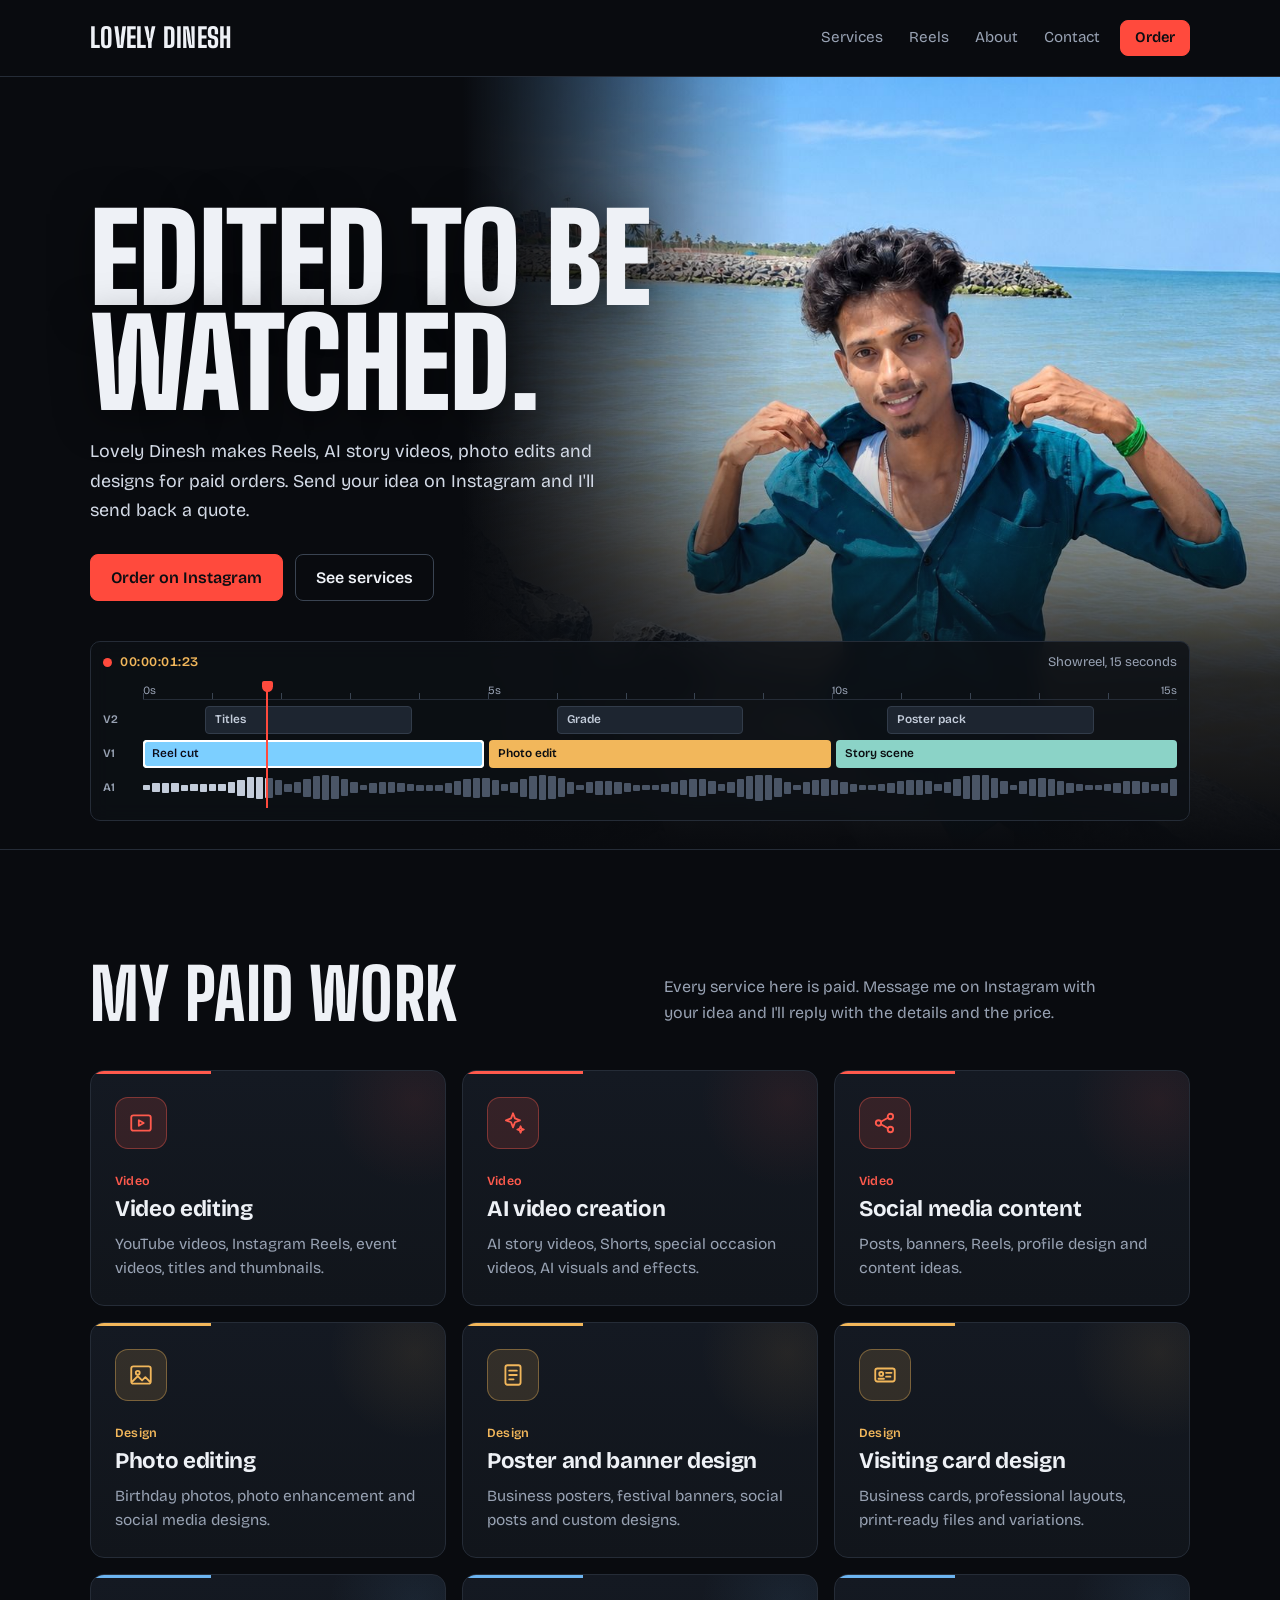
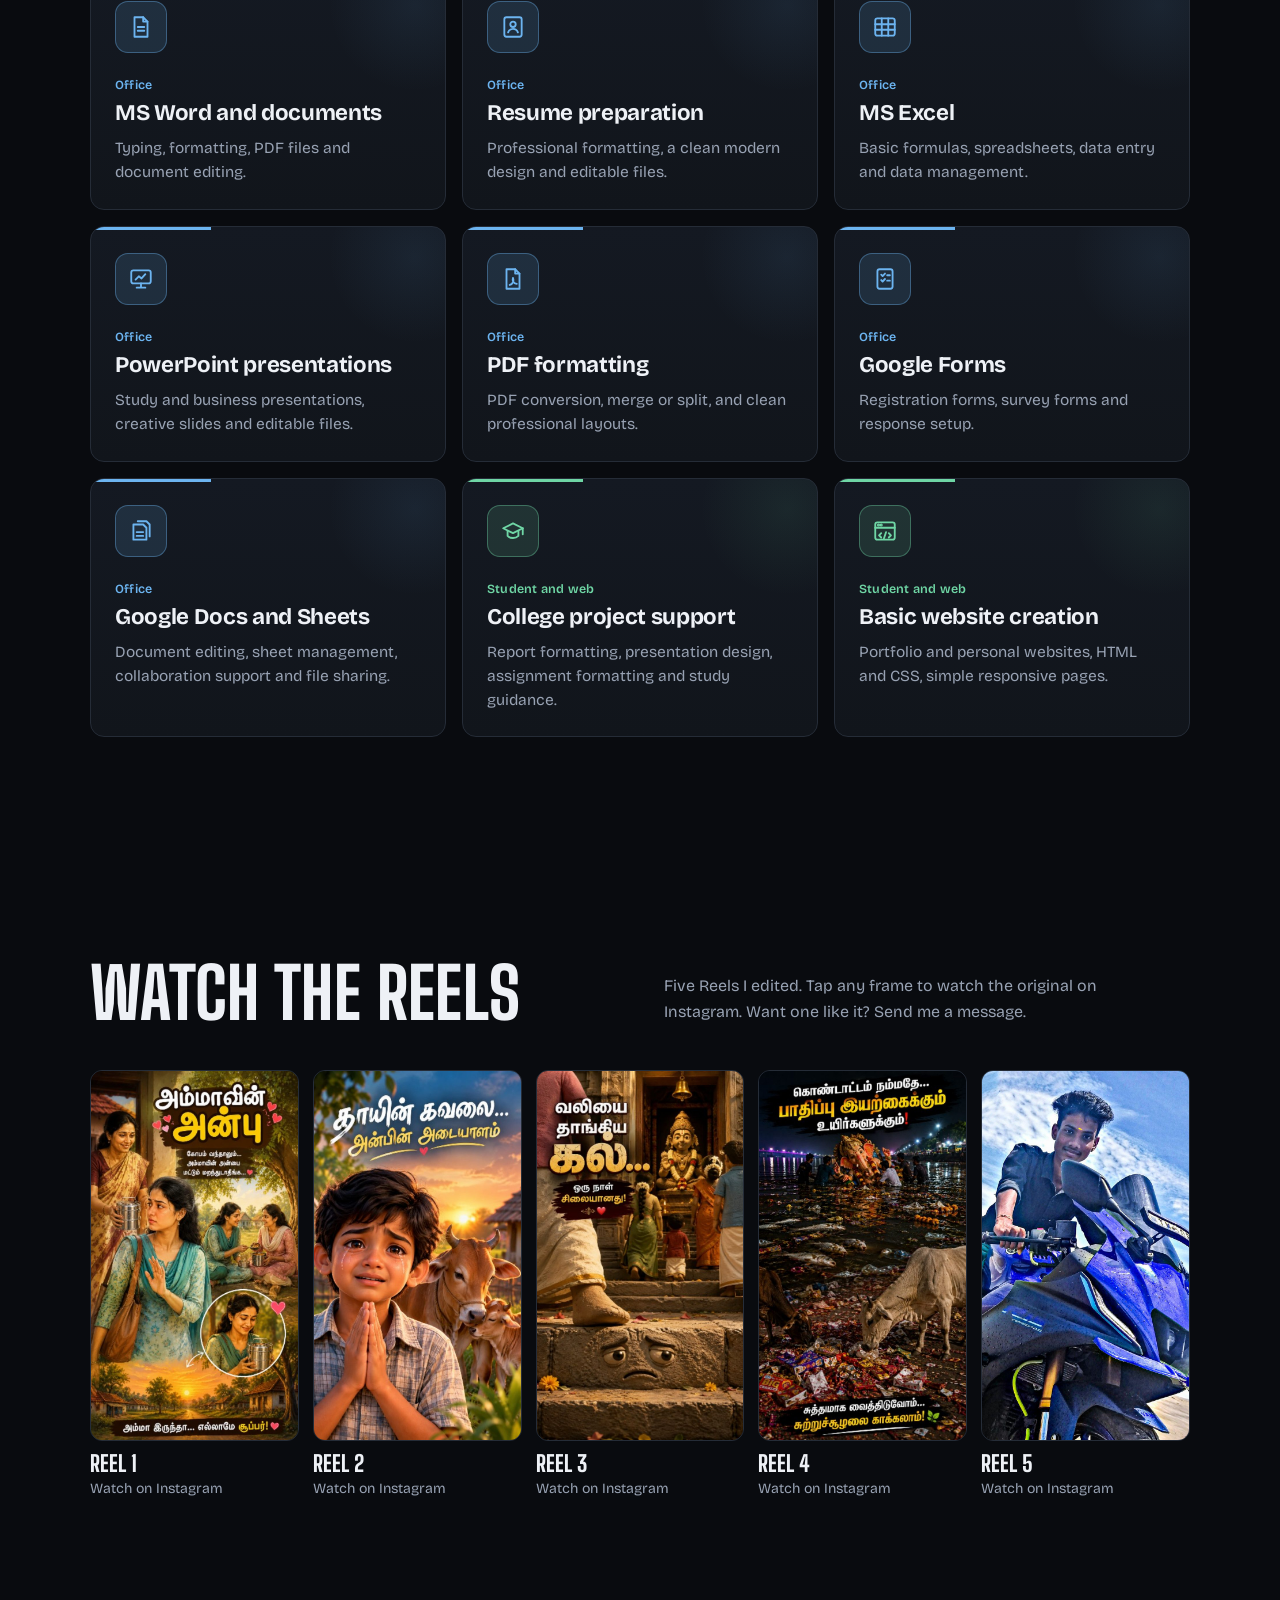
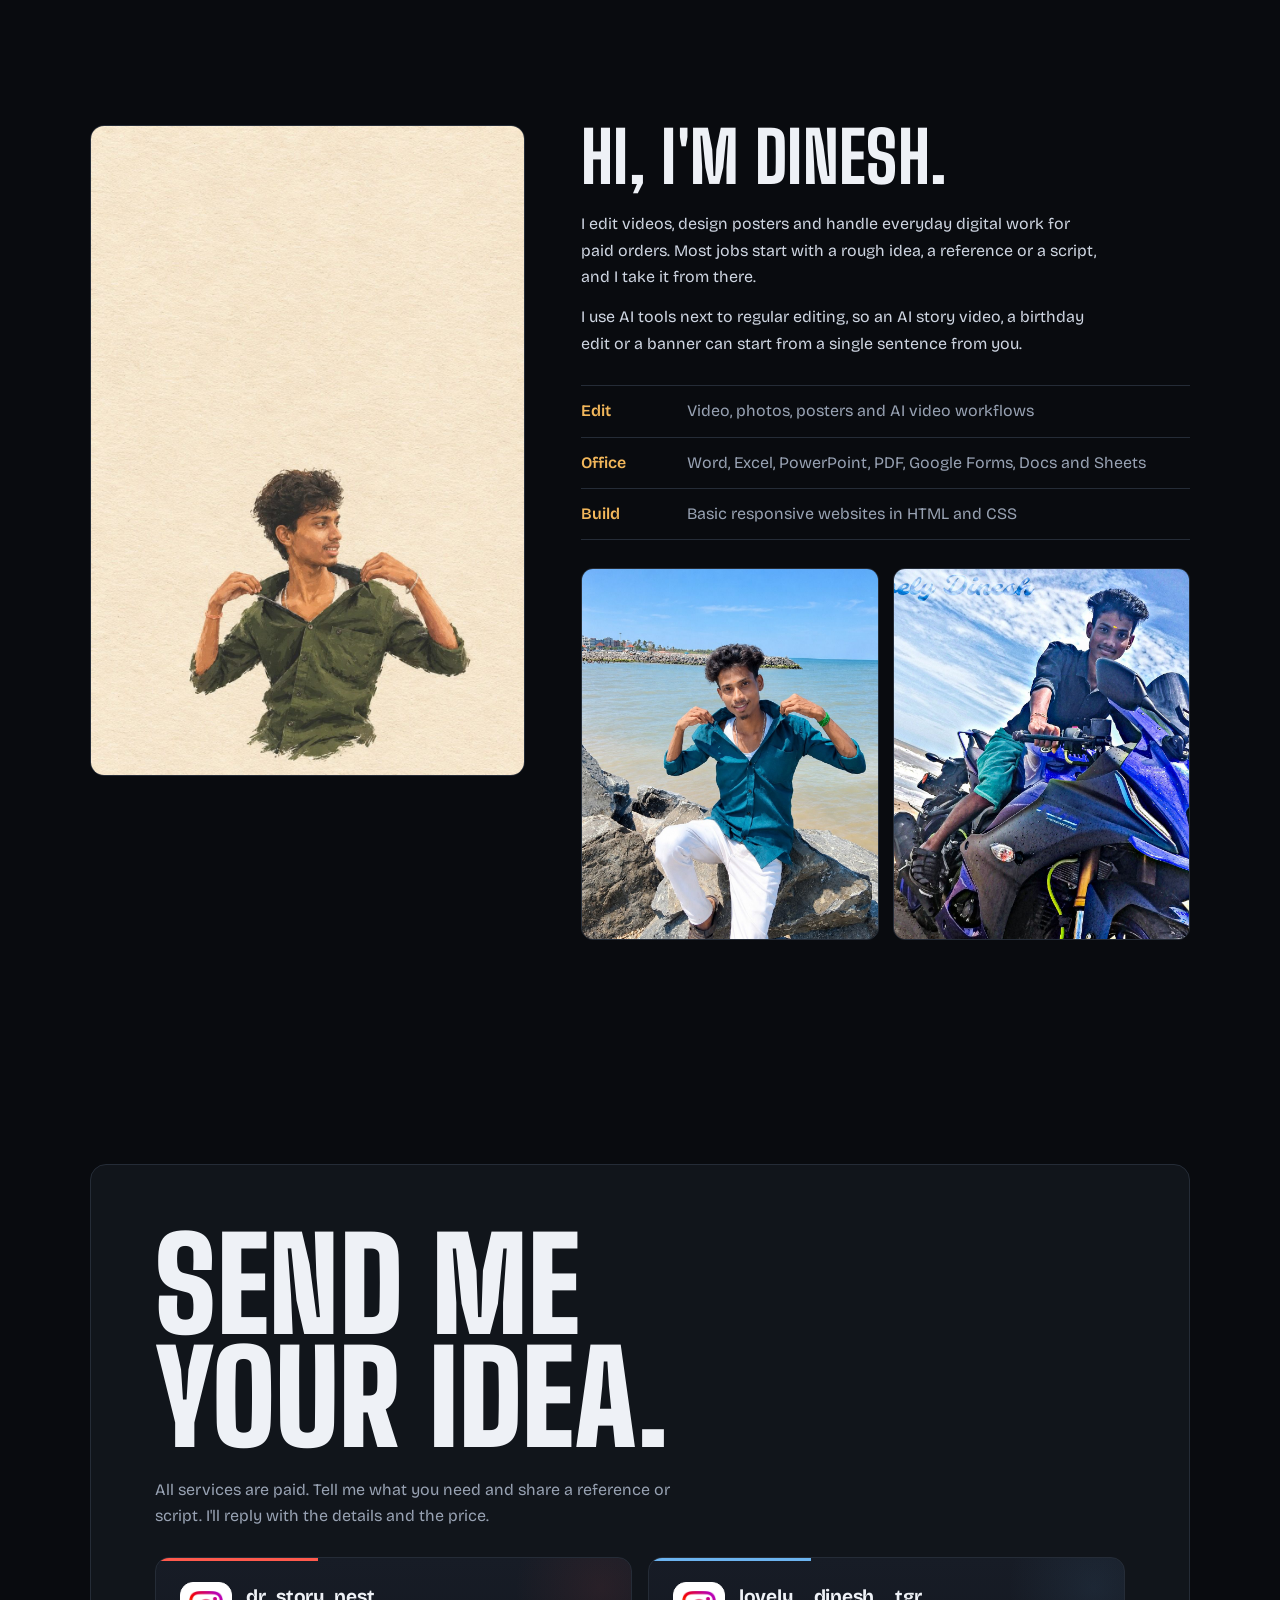
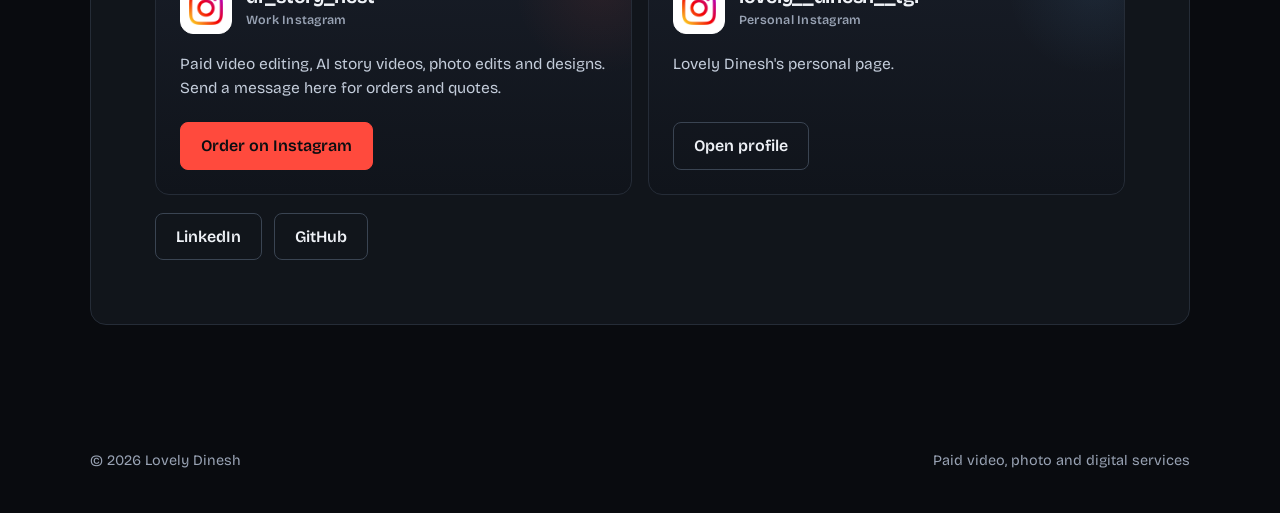
==== commit 9823bcc6: "Use the Instagram logo PNG on the two profile cards Co-Authored-By: Claude Sonnet 5.5 <noreply@anthr" ====
--- a/index.html
+++ b/index.html
@@ -157,6 +157,9 @@
 .profiles{display:grid;grid-template-columns:repeat(2,minmax(0,1fr));gap:16px}
 .prof{min-height:0;padding:24px;background:linear-gradient(180deg,#171c26,#10141b)}
 .prof .who{display:flex;align-items:center;gap:14px}
+.prof .ico{background:#fff;border-color:#fff}
+.prof .ico img{display:block;width:34px;height:34px}
+.svc.prof:hover .ico{background:#fff}
 .prof .who h3{font-size:1.2rem;overflow-wrap:anywhere}
 .contact .prof .tag{margin:2px 0 0;max-width:none}
 .contact .prof .desc{margin:18px 0 22px;max-width:44ch;color:#c3ccda}
@@ -422,7 +425,7 @@
       <div class="profiles">
         <article class="svc c-red prof">
           <div class="who">
-            <span class="ico"><svg viewBox="0 0 24 24" fill="none" stroke="currentColor" stroke-width="1.8" stroke-linecap="round" stroke-linejoin="round" aria-hidden="true"><rect x="3" y="3" width="18" height="18" rx="5"/><circle cx="12" cy="12" r="4"/><circle cx="17.3" cy="6.7" r=".6" fill="currentColor"/></svg></span>
+            <span class="ico"><img src="assets/instagram.png" alt="" width="160" height="160"></span>
             <div><h3>dr_story_nest</h3><p class="tag">Work Instagram</p></div>
           </div>
           <p class="desc">Paid video editing, AI story videos, photo edits and designs. Send a message here for orders and quotes.</p>
@@ -430,7 +433,7 @@
         </article>
         <article class="svc c-blue prof">
           <div class="who">
-            <span class="ico"><svg viewBox="0 0 24 24" fill="none" stroke="currentColor" stroke-width="1.8" stroke-linecap="round" stroke-linejoin="round" aria-hidden="true"><rect x="3" y="3" width="18" height="18" rx="5"/><circle cx="12" cy="12" r="4"/><circle cx="17.3" cy="6.7" r=".6" fill="currentColor"/></svg></span>
+            <span class="ico"><img src="assets/instagram.png" alt="" width="160" height="160"></span>
             <div><h3>lovely__dinesh__tgr</h3><p class="tag">Personal Instagram</p></div>
           </div>
           <p class="desc">Lovely Dinesh's personal page.</p>
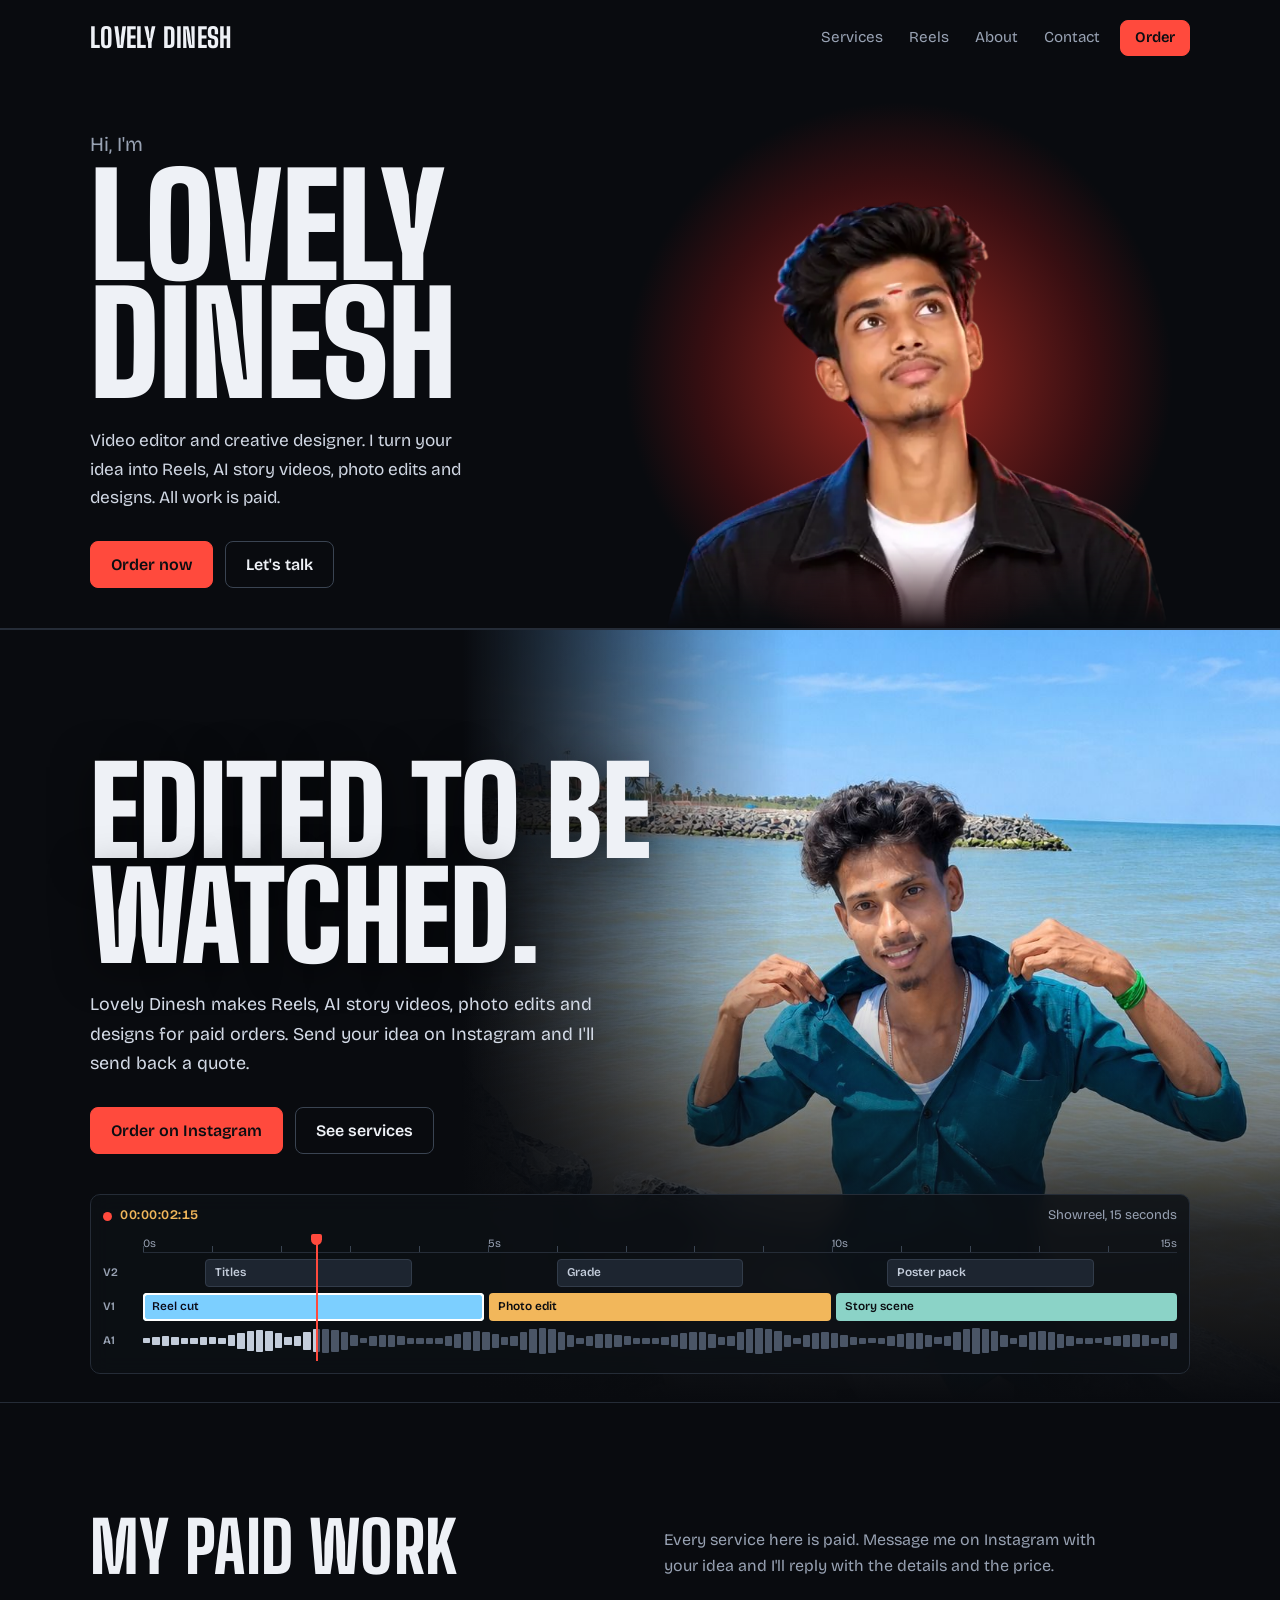
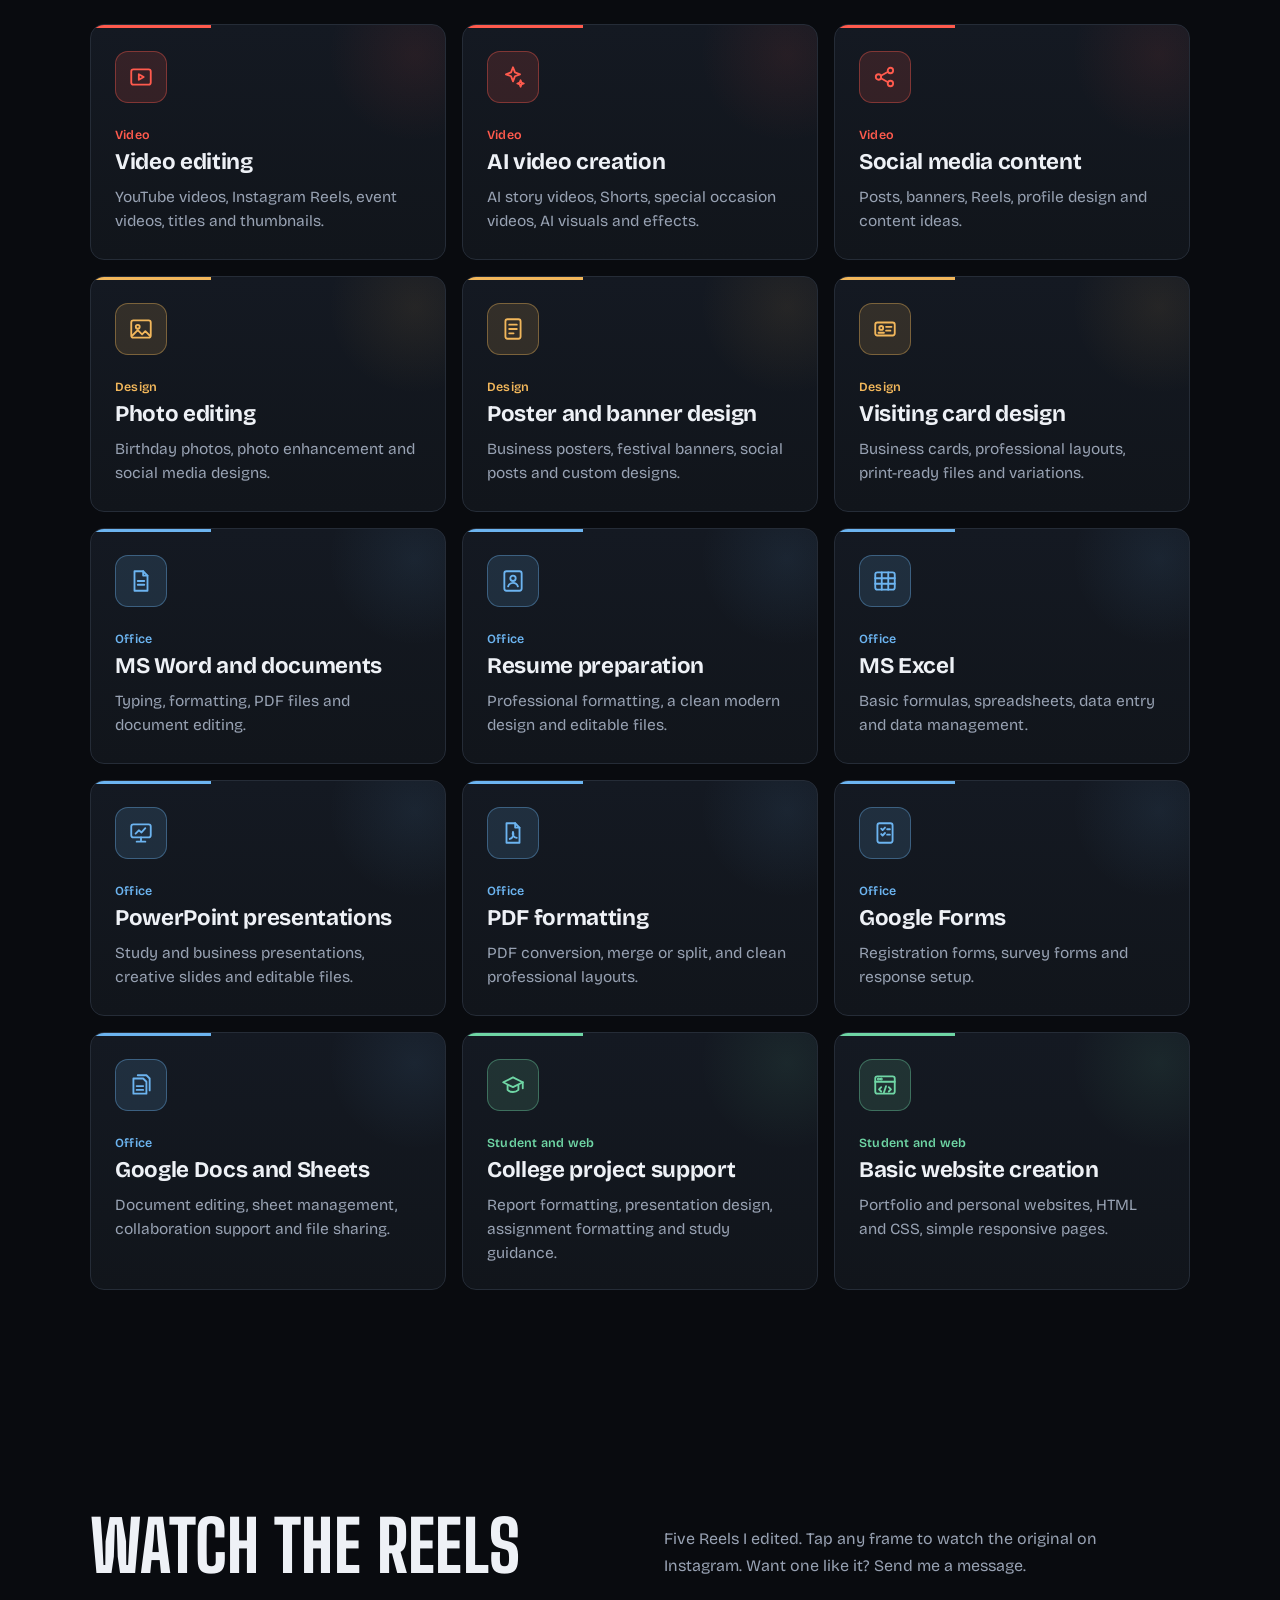
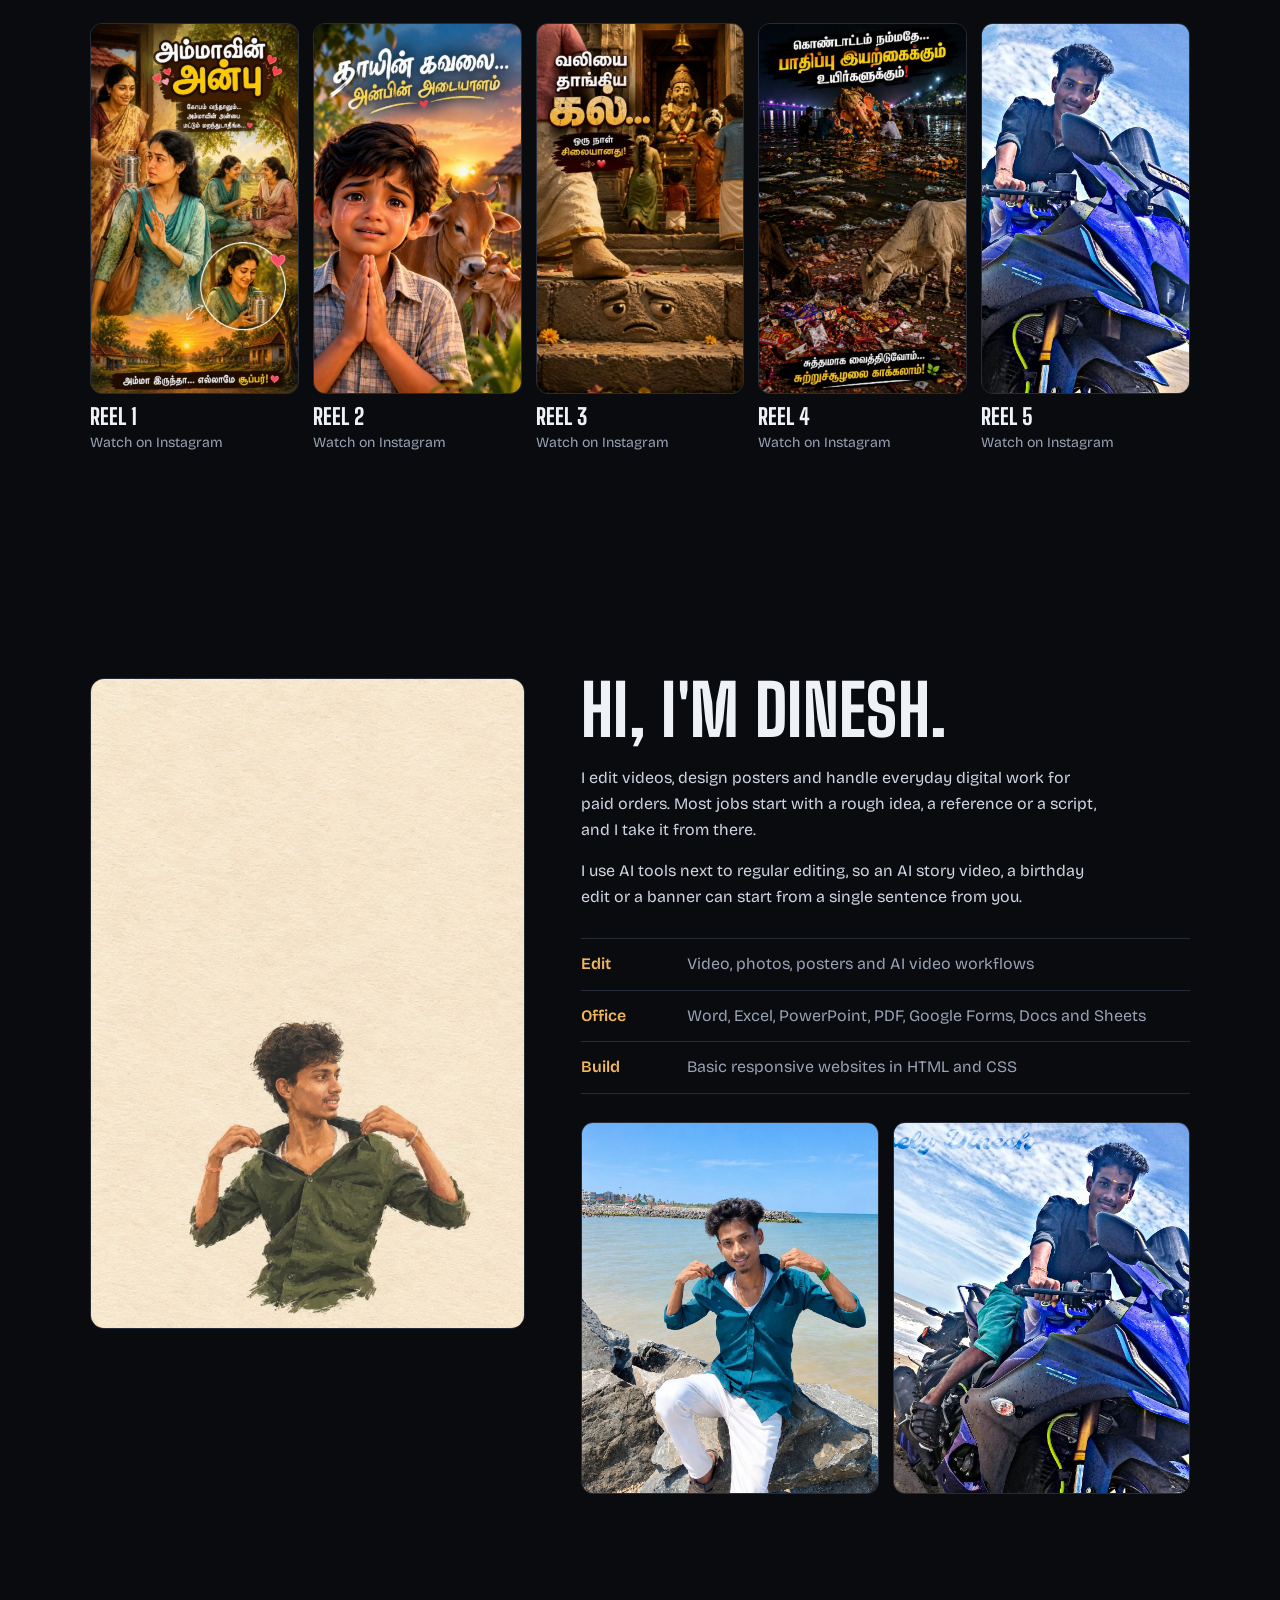
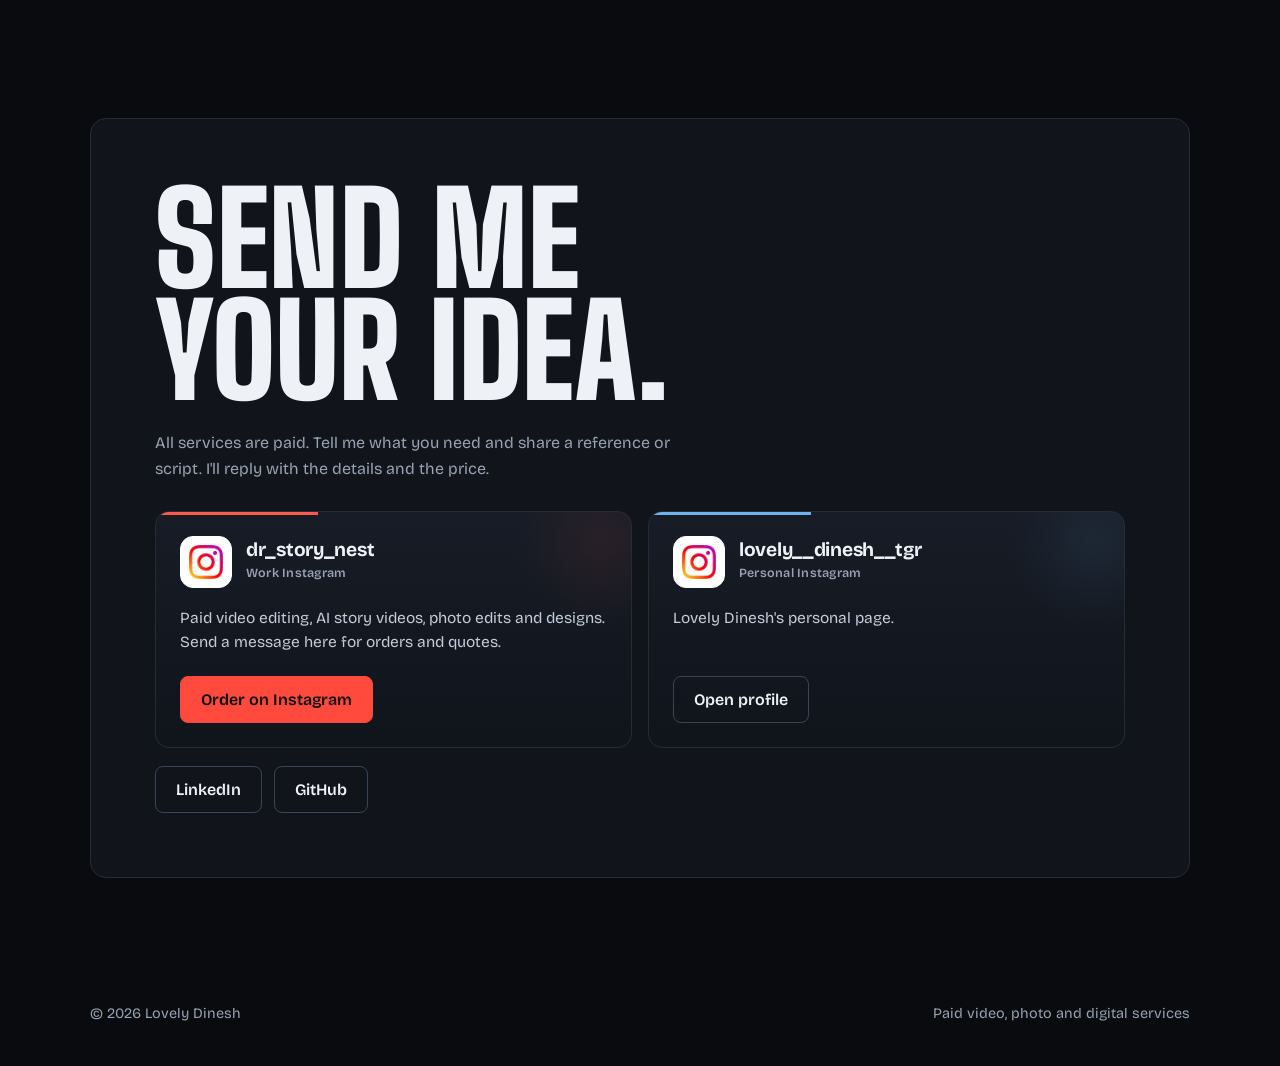
==== commit 675329a2: "Add cursor-tracking 3D portrait section above the hero - New intro section with a 3D portrait whose " ====
--- a/index.html
+++ b/index.html
@@ -65,8 +65,8 @@
 .s-bike img{object-position:50% 12%}
 .hero::after{content:"";position:absolute;inset:0;z-index:1;pointer-events:none;background:linear-gradient(0deg,var(--reel) 0,rgba(9,11,15,.85) 22%,transparent 55%),linear-gradient(90deg,var(--reel) 0,rgba(9,11,15,.6) 30%,transparent 55%)}
 .inner{position:relative;z-index:2;display:flex;flex-direction:column;justify-content:flex-end;gap:40px;padding-block:56px 28px}
-.hero h1{font-weight:900;font-size:clamp(4rem,9.5vw,9rem);line-height:.86;letter-spacing:-.005em;text-shadow:0 6px 40px rgba(0,0,0,.5)}
-.hero h1 span{display:block}
+.hero .hero-title{font-weight:900;font-size:clamp(4rem,9.5vw,9rem);line-height:.86;letter-spacing:-.005em;text-shadow:0 6px 40px rgba(0,0,0,.5)}
+.hero .hero-title span{display:block}
 .lead{max-width:44ch;margin:22px 0 0;font-size:1.12rem;color:#d3dae6}
 .hero .actions{margin-top:28px}
 
@@ -98,6 +98,28 @@
 .playhead{position:absolute;top:0;bottom:0;left:calc(var(--t) * 100%);width:2px;margin-left:-1px;background:var(--playhead);z-index:3;pointer-events:none}
 .playhead::before{content:"";position:absolute;top:-1px;left:50%;width:11px;height:11px;margin-left:-5.5px;background:var(--playhead);border-radius:2px 2px 50% 50%}
 
+/* 3D cursor-tracking intro */
+.me3d{position:relative;isolation:isolate;overflow:hidden;display:flex;align-items:flex-end;padding-top:12px;border-bottom:1px solid var(--line);background:var(--reel)}
+.me3d-glow{position:absolute;z-index:-1;right:max(2vw,calc((100vw - 1100px) / 2 - 60px));bottom:-18%;width:min(78vmin,760px);aspect-ratio:1;border-radius:50%;background:radial-gradient(closest-side,rgba(255,64,48,.62),rgba(190,24,24,.26) 55%,transparent 78%)}
+.me3d-inner{display:grid;grid-template-columns:minmax(0,1fr) minmax(0,1.05fr);align-items:end;gap:24px}
+.me3d-copy{align-self:center;padding-block:40px}
+.me3d-hi{margin:0 0 6px;font-size:1.25rem;color:var(--muted)}
+.me3d-copy h1{font-weight:900;font-size:clamp(4.2rem,11vw,9.4rem);line-height:.84;letter-spacing:-.005em}
+.me3d-bio{max-width:36ch;margin:24px 0 28px;font-size:1.08rem;color:#cfd6e2}
+.me3d-stage{position:relative;width:min(100%,700px);justify-self:end;aspect-ratio:588/480;-webkit-mask-image:linear-gradient(180deg,#000 82%,transparent);mask-image:linear-gradient(180deg,#000 82%,transparent)}
+.me3d-stage img,.me3d-stage canvas{position:absolute;inset:0;display:block;width:100%;height:100%}
+.me3d-stage canvas{opacity:0}
+.me3d-stage canvas.on{opacity:1}
+@media(max-width:760px){
+  .me3d{padding-top:0}
+  .me3d-inner{grid-template-columns:1fr;gap:0}
+  .me3d-stage{order:-1;justify-self:center;width:min(100%,440px);margin-top:12px}
+  .me3d-copy{padding-block:8px 44px}
+  .me3d-glow{right:50%;transform:translateX(50%);bottom:auto;top:2%;width:96vw}
+  .me3d-copy h1{font-size:clamp(3.8rem,19vw,5.6rem)}
+  .me3d-bio{max-width:none}
+}
+
 /* Sections */
 .sec{padding-block:clamp(64px,9vw,112px)}
 .head{display:grid;grid-template-columns:1fr 1fr;gap:24px 48px;align-items:end;margin-bottom:44px}
@@ -181,8 +203,8 @@
   .stage{inset:0 0 auto 0;height:58%;-webkit-mask-image:linear-gradient(180deg,#000 62%,transparent);mask-image:linear-gradient(180deg,#000 62%,transparent)}
   .s-portrait img{object-position:50% 100%}
   .hero::after{background:linear-gradient(0deg,var(--reel) 0,rgba(9,11,15,.9) 36%,transparent 62%)}
-  .hero h1{font-size:clamp(3rem,13vw,4.6rem)}
-  .hero h1 span{display:inline}
+  .hero .hero-title{font-size:clamp(3rem,13vw,4.6rem)}
+  .hero .hero-title span{display:inline}
   .inner{gap:28px;padding-block:40px 20px}
   .tl-body{grid-template-columns:24px 1fr;gap:0 8px}
   .lane,.labels span{height:24px}
@@ -215,6 +237,26 @@
 
 <main id="top">
 
+<section class="me3d" aria-labelledby="me-title">
+  <div class="me3d-glow" aria-hidden="true"></div>
+  <div class="wrap me3d-inner">
+    <div class="me3d-copy">
+      <p class="me3d-hi">Hi, I'm</p>
+      <h1 id="me-title">Lovely<br>Dinesh</h1>
+      <p class="me3d-bio">Video editor and creative designer. I turn your idea into Reels, AI story videos, photo edits and designs. All work is paid.</p>
+      <div class="actions">
+        <a class="btn primary" href="https://www.instagram.com/dr_story_nest/" target="_blank" rel="noopener noreferrer">Order now</a>
+        <a class="btn" href="#contact">Let's talk</a>
+      </div>
+    </div>
+    <div class="me3d-stage">
+      <img class="me3d-still" src="assets/3d/frames/center.webp" alt="3D portrait of Lovely Dinesh in a black jacket and white T-shirt" width="588" height="480" fetchpriority="high">
+      <canvas id="me3d" width="588" height="480" role="img" aria-label="3D portrait of Lovely Dinesh that follows your cursor"></canvas>
+    </div>
+  </div>
+</section>
+
+
 <section class="hero" aria-labelledby="hero-title">
   <div class="stage" aria-hidden="true">
     <div class="slide s-beach on"><img src="assets/beach.jpg" alt="" width="1086" height="1448" fetchpriority="high"></div>
@@ -224,7 +266,7 @@
 
   <div class="wrap inner">
     <div>
-      <h1 id="hero-title"><span>Edited to be</span> <span>watched.</span></h1>
+      <h2 class="hero-title" id="hero-title"><span>Edited to be</span> <span>watched.</span></h2>
       <p class="lead">Lovely Dinesh makes Reels, AI story videos, photo edits and designs for paid orders. Send your idea on Instagram and I'll send back a quote.</p>
       <div class="actions">
         <a class="btn primary" href="https://www.instagram.com/dr_story_nest/" target="_blank" rel="noopener noreferrer">Order on Instagram</a>
@@ -534,5 +576,92 @@
   requestAnimationFrame(tick);
 })();
 </script>
+<script>
+(function(){
+  var canvas = document.getElementById('me3d');
+  if (!canvas || !canvas.getContext) return;
+  // Reduced motion: keep the still portrait, no tracking
+  if (window.matchMedia('(prefers-reduced-motion: reduce)').matches) return;
+
+  var still = document.querySelector('.me3d-still');
+  var section = document.querySelector('.me3d');
+  var ctx = canvas.getContext('2d');
+  var N = 64, STEP = 360 / N, base = 'assets/3d/frames/';
+  var frames = [], center = new Image(), loaded = 0, failed = false;
+  var touchOnly = window.matchMedia('(hover: none)').matches;
+  var pointer = {x: 0, y: 0}, moved = false, inside = true;
+
+  function onLoad(){ loaded++; if (!failed && loaded === N + 1) start(); }
+  function onError(){ failed = true; }
+  center.onload = onLoad; center.onerror = onError; center.src = base + 'center.webp';
+  for (var i = 0; i < N; i++) {
+    var im = new Image();
+    im.onload = onLoad; im.onerror = onError;
+    im.src = base + 'f' + (i < 10 ? '0' + i : i) + '.webp';
+    frames.push(im);
+  }
+
+  function draw(img){ ctx.clearRect(0, 0, canvas.width, canvas.height); ctx.drawImage(img, 0, 0); }
+
+  function start(){
+    draw(center);
+    canvas.classList.add('on');
+    still.style.visibility = 'hidden';
+
+    if (!touchOnly) {
+      window.addEventListener('pointermove', function(e){
+        if (e.pointerType === 'touch') return;
+        pointer.x = e.clientX; pointer.y = e.clientY; moved = true; inside = true;
+      }, {passive: true});
+      document.documentElement.addEventListener('mouseleave', function(){ inside = false; });
+      document.documentElement.addEventListener('mouseenter', function(){ inside = true; });
+    }
+
+    var cur = 0, curIdx = -2, wasCenter = true, last = performance.now(), raf = 0, onScreen = true;
+
+    function tick(now){
+      raf = requestAnimationFrame(tick);
+      var dt = Math.min(0.05, (now - last) / 1000); last = now;
+      var wantCenter = false, target = 0;
+
+      if (!touchOnly && moved) {
+        if (!inside) { wantCenter = true; }
+        else {
+          var r = canvas.getBoundingClientRect();
+          var dx = pointer.x - (r.left + r.width * 0.48);
+          var dy = pointer.y - (r.top + r.height * 0.33);
+          var dead = Math.max(70, 0.1 * Math.min(window.innerWidth, window.innerHeight));
+          if (Math.sqrt(dx * dx + dy * dy) < dead) wantCenter = true;
+          else target = Math.atan2(dy, dx) * 180 / Math.PI;
+        }
+      } else {
+        // no mouse (phones) or before the first mouse move: look around slowly
+        var ph = ((now / 1000) % 9) / 9;
+        if (ph < 0.2) wantCenter = true; else target = ((ph - 0.2) / 0.8) * 360 - 180;
+      }
+
+      if (wantCenter) {
+        if (curIdx !== -1) { curIdx = -1; draw(center); }
+        wasCenter = true;
+        return;
+      }
+      if (wasCenter) { cur = target; wasCenter = false; }
+      var d = ((target - cur + 540) % 360) - 180;
+      cur += d * (1 - Math.pow(1 - 0.26, dt * 60));
+      var norm = ((cur % 360) + 360) % 360;
+      var idx = Math.round((((norm - 270) + 360) % 360) / STEP) % N;
+      if (idx !== curIdx) { curIdx = idx; draw(frames[idx]); }
+    }
+
+    function run(){ if (!raf && onScreen && !document.hidden) { last = performance.now(); raf = requestAnimationFrame(tick); } }
+    function stop(){ if (raf) { cancelAnimationFrame(raf); raf = 0; } }
+    if ('IntersectionObserver' in window) {
+      new IntersectionObserver(function(es){ onScreen = es[0].isIntersecting; onScreen ? run() : stop(); }).observe(section);
+    }
+    document.addEventListener('visibilitychange', function(){ document.hidden ? stop() : run(); });
+    run();
+  }
+})();
+</script>
 </body>
 </html>
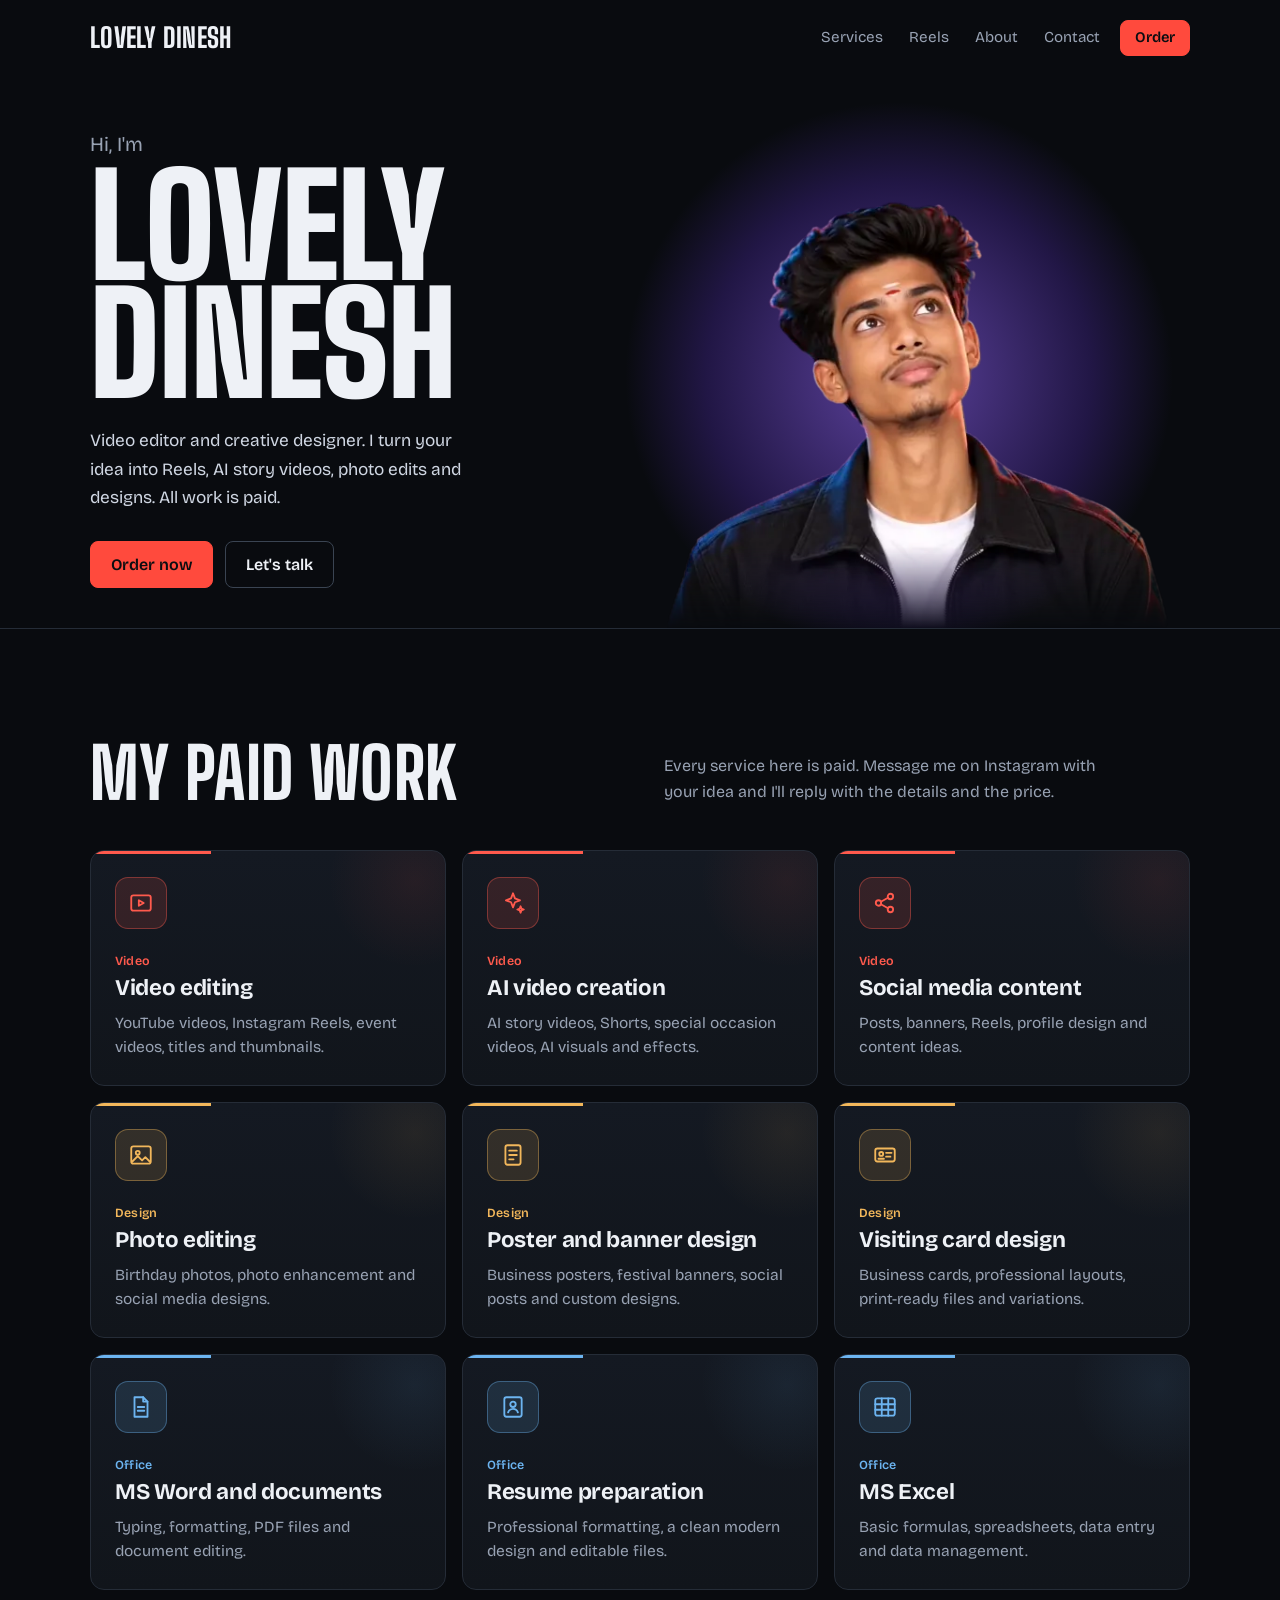
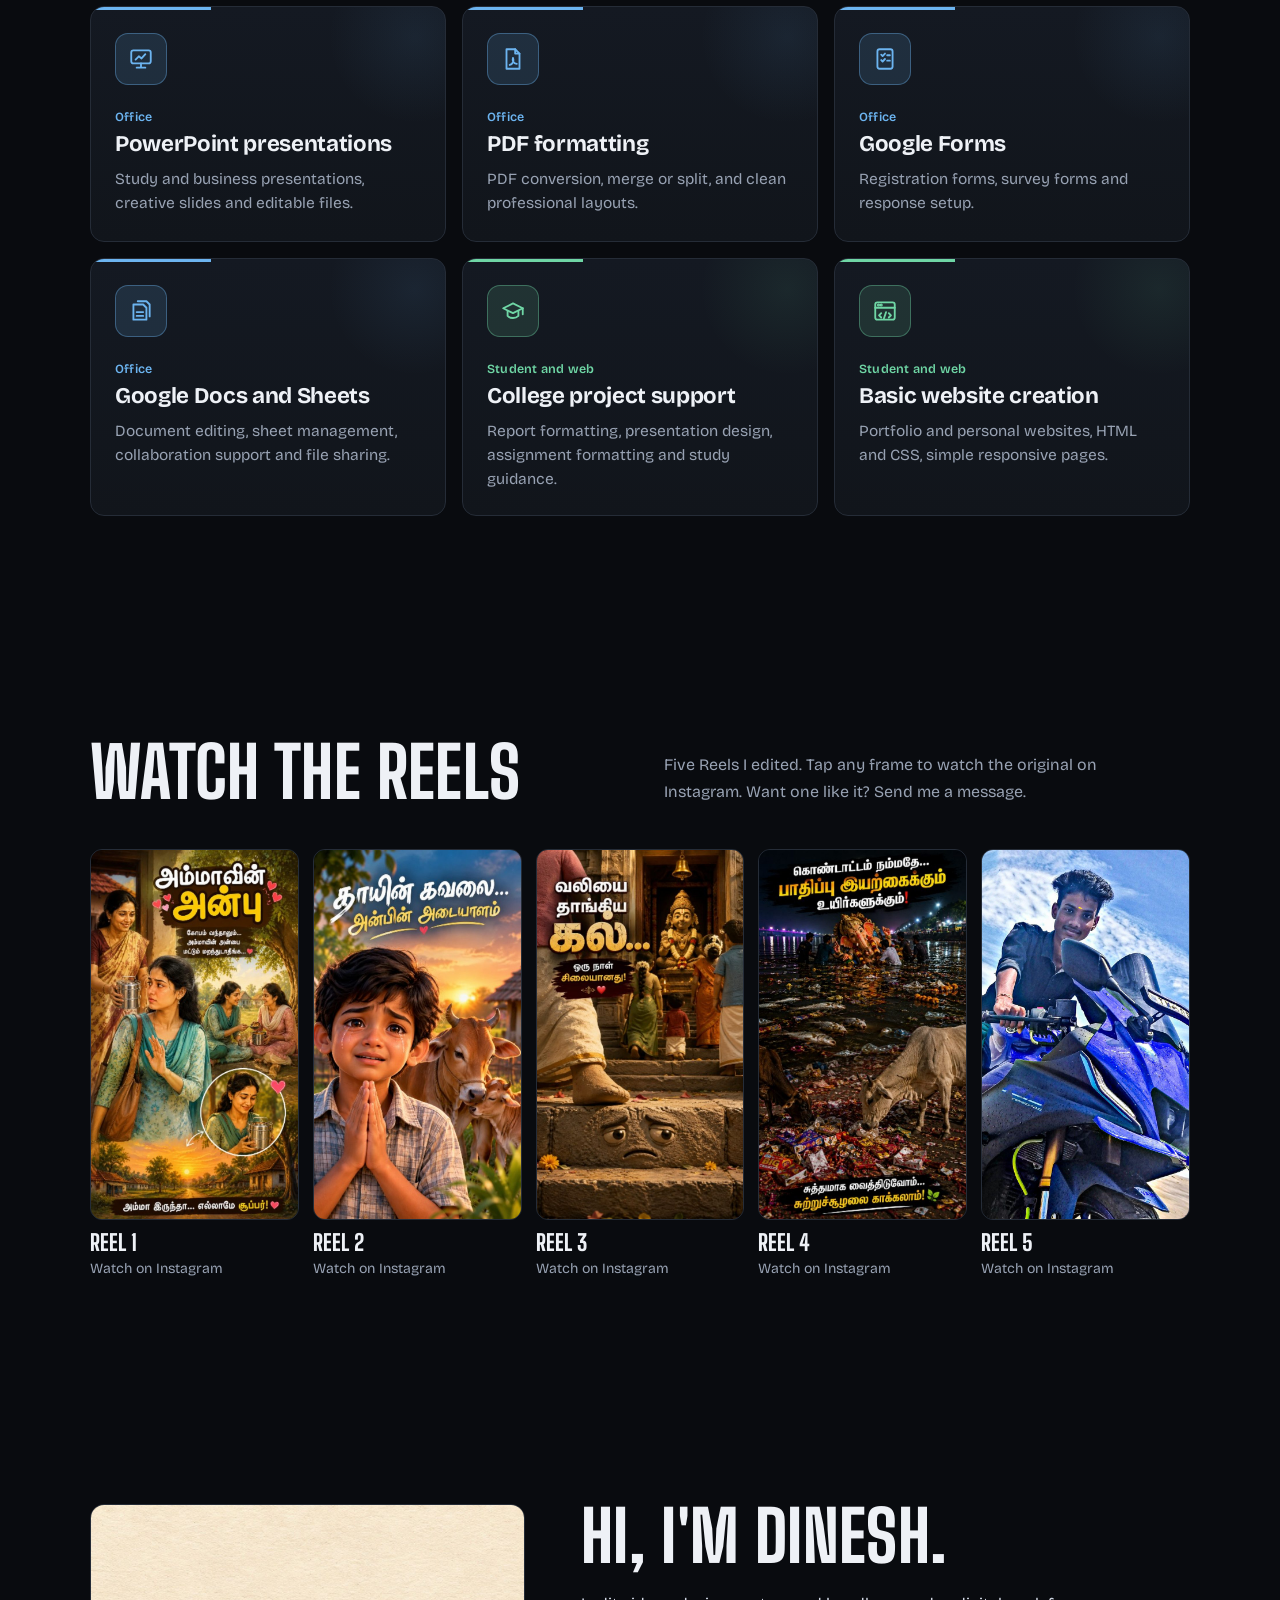
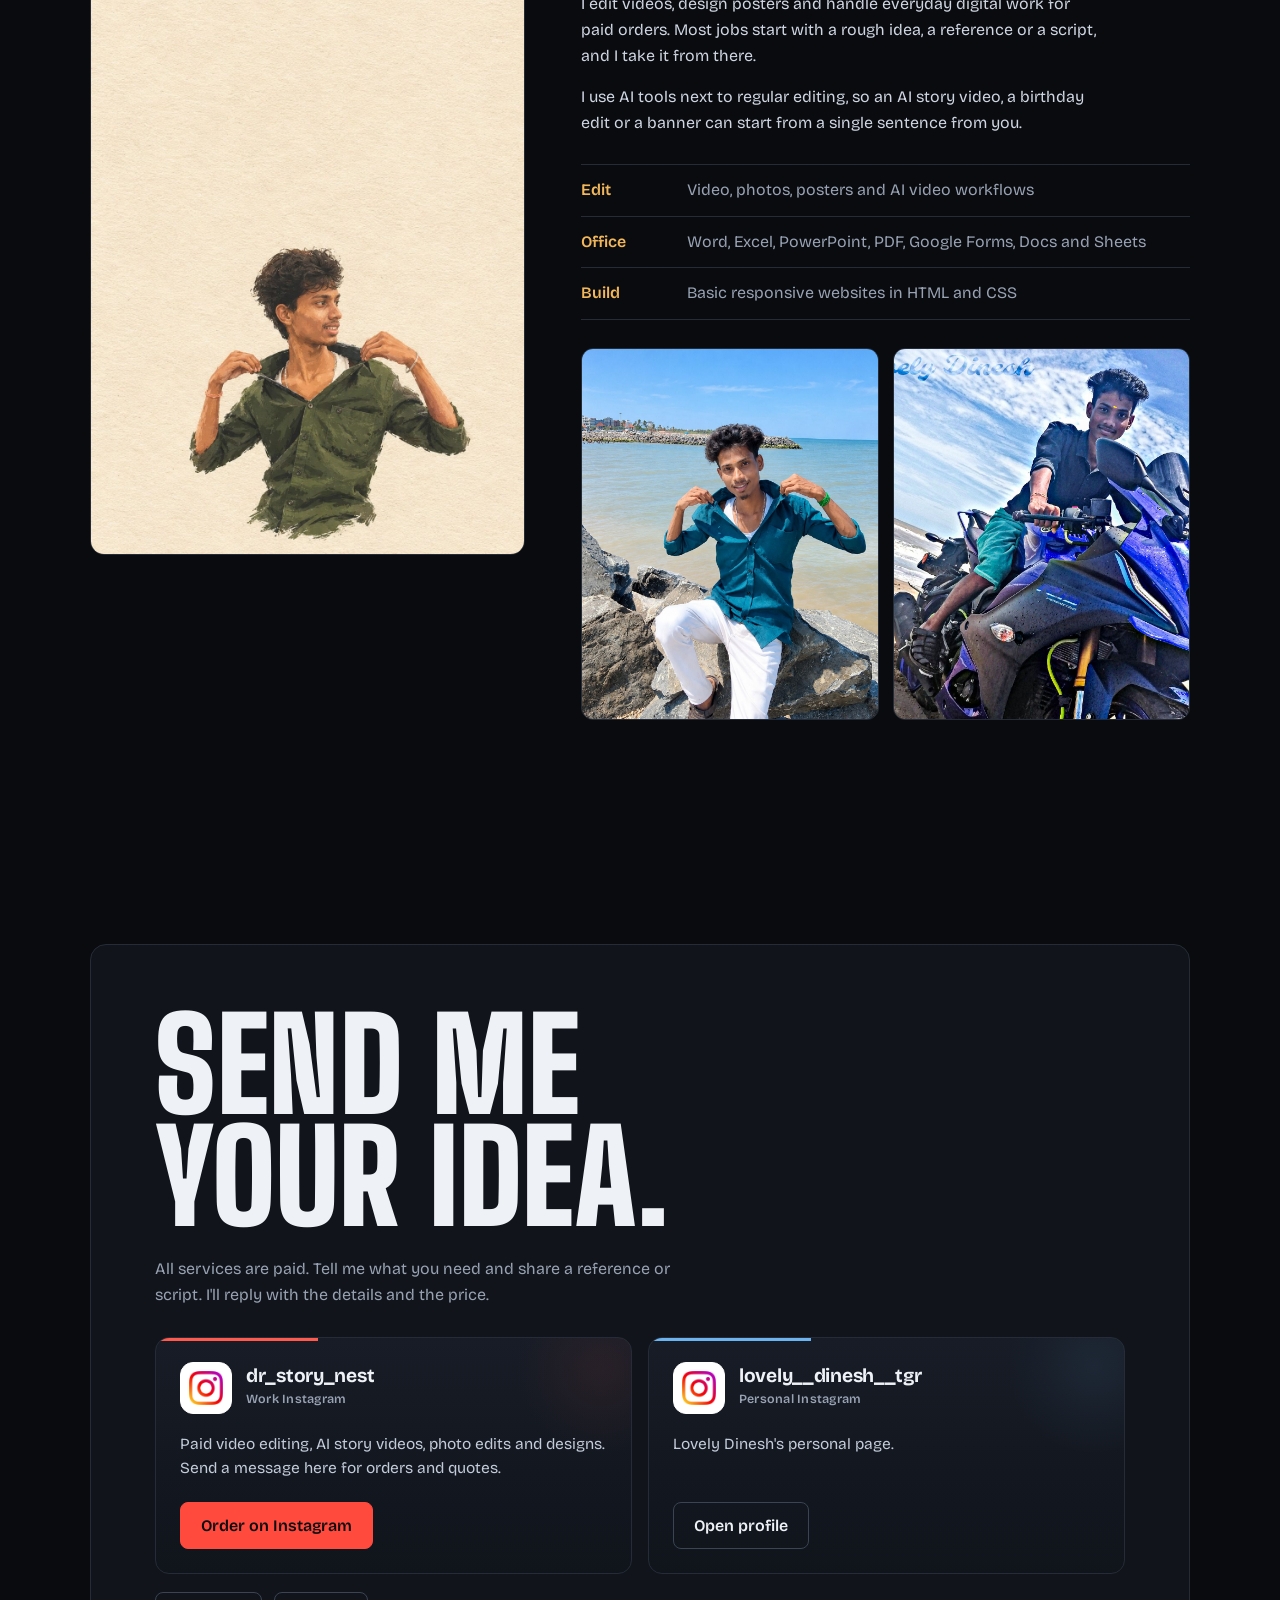
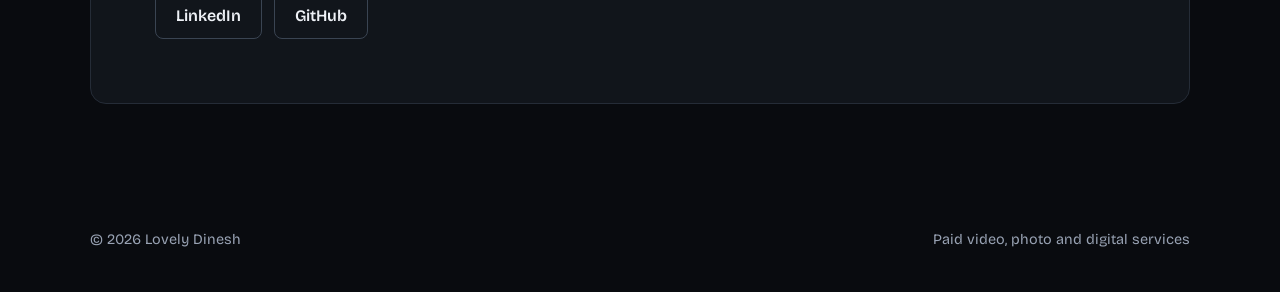
==== commit f682897c: "Remove the old hero and make the portrait glow purple - Dropped the "Edited to be watched." hero wit" ====
--- a/index.html
+++ b/index.html
@@ -53,54 +53,9 @@
 .bar nav a{color:var(--muted);text-decoration:none;font-size:.95rem;padding:4px 0;border-bottom:1px solid transparent;transition:color .2s,border-color .2s}
 .bar nav a:hover{color:var(--text);border-color:var(--tungsten)}
 
-/* Hero */
-.hero{position:relative;isolation:isolate;overflow:hidden;display:flex;justify-content:center;min-height:min(86svh,780px);border-block:1px solid var(--line)}
-.stage{position:absolute;inset:0 0 0 36%;z-index:0;-webkit-mask-image:linear-gradient(90deg,transparent 0,#000 40%);mask-image:linear-gradient(90deg,transparent 0,#000 40%)}
-.slide{position:absolute;inset:0;opacity:0;transition:opacity .45s ease}
-.slide.on{opacity:1}
-.slide img{display:block;width:100%;height:100%;max-width:none;object-fit:cover;transform:scale(1.1);transition:transform 0s .45s}
-.slide.on img{transform:scale(1);transition:transform 5.2s linear}
-.s-beach img{object-position:50% 28%}
-.s-portrait img{object-position:50% 85%;filter:brightness(.82) saturate(1.05)}
-.s-bike img{object-position:50% 12%}
-.hero::after{content:"";position:absolute;inset:0;z-index:1;pointer-events:none;background:linear-gradient(0deg,var(--reel) 0,rgba(9,11,15,.85) 22%,transparent 55%),linear-gradient(90deg,var(--reel) 0,rgba(9,11,15,.6) 30%,transparent 55%)}
-.inner{position:relative;z-index:2;display:flex;flex-direction:column;justify-content:flex-end;gap:40px;padding-block:56px 28px}
-.hero .hero-title{font-weight:900;font-size:clamp(4rem,9.5vw,9rem);line-height:.86;letter-spacing:-.005em;text-shadow:0 6px 40px rgba(0,0,0,.5)}
-.hero .hero-title span{display:block}
-.lead{max-width:44ch;margin:22px 0 0;font-size:1.12rem;color:#d3dae6}
-.hero .actions{margin-top:28px}
-
-/* Timeline */
-.tl{border:1px solid var(--line);border-radius:10px;background:rgba(13,16,21,.82);-webkit-backdrop-filter:blur(10px);backdrop-filter:blur(10px);padding:10px 12px 12px;--t:0}
-.tl-top{display:flex;justify-content:space-between;align-items:center;gap:12px;margin-bottom:8px;font-size:.82rem;color:var(--muted)}
-.rec{display:inline-flex;align-items:center;gap:8px;color:var(--tungsten);font-weight:600;letter-spacing:.04em;font-variant-numeric:tabular-nums}
-.rec i{width:9px;height:9px;border-radius:50%;background:var(--playhead);animation:rec 1.2s ease-in-out infinite}
-@keyframes rec{50%{opacity:.25}}
-.tl-body{display:grid;grid-template-columns:30px 1fr;gap:0 10px}
-.labels{display:flex;flex-direction:column;padding-top:24px;font-size:.72rem;font-weight:600;color:var(--muted)}
-.labels span{height:28px;margin-bottom:6px;display:flex;align-items:center}
-.lanes{position:relative}
-.ruler{position:relative;height:18px;border-bottom:1px solid var(--line);font-size:.7rem;color:var(--muted);background:repeating-linear-gradient(90deg,#3a4452 0 1px,transparent 1px calc(100% / 15)) bottom/100% 6px no-repeat}
-.ruler span{position:absolute;top:0}
-.ruler span:nth-child(2){left:33.33%}
-.ruler span:nth-child(3){left:66.66%}
-.ruler span:nth-child(4){right:0}
-.lane{position:relative;height:28px;margin-top:6px}
-.clip{position:absolute;top:0;bottom:0;display:flex;align-items:center;padding:0 9px;border-radius:4px;overflow:hidden;white-space:nowrap;font-size:.74rem;font-weight:600;color:#0b0d11;transition:filter .2s,box-shadow .2s}
-.v1 .clip.on{filter:brightness(1.15);box-shadow:0 0 0 2px #fff inset}
-.v2 .clip{background:#1d2530;color:#c3ccda;border:1px solid #323c4a}
-.c-blue{background:#6cb4f0}.c-tung{background:var(--tungsten)}.c-teal{background:#8bd3c7}
-.wave{position:relative}
-.bars{position:absolute;inset:0;display:flex;align-items:center;gap:2px}
-.bars i{flex:1;min-width:1px;background:#4a5566;border-radius:1px}
-.bars.hot{clip-path:inset(0 calc((1 - var(--t)) * 100%) 0 0)}
-.bars.hot i{background:#c3ccda}
-.playhead{position:absolute;top:0;bottom:0;left:calc(var(--t) * 100%);width:2px;margin-left:-1px;background:var(--playhead);z-index:3;pointer-events:none}
-.playhead::before{content:"";position:absolute;top:-1px;left:50%;width:11px;height:11px;margin-left:-5.5px;background:var(--playhead);border-radius:2px 2px 50% 50%}
-
 /* 3D cursor-tracking intro */
 .me3d{position:relative;isolation:isolate;overflow:hidden;display:flex;align-items:flex-end;padding-top:12px;border-bottom:1px solid var(--line);background:var(--reel)}
-.me3d-glow{position:absolute;z-index:-1;right:max(2vw,calc((100vw - 1100px) / 2 - 60px));bottom:-18%;width:min(78vmin,760px);aspect-ratio:1;border-radius:50%;background:radial-gradient(closest-side,rgba(255,64,48,.62),rgba(190,24,24,.26) 55%,transparent 78%)}
+.me3d-glow{position:absolute;z-index:-1;right:max(2vw,calc((100vw - 1100px) / 2 - 60px));bottom:-18%;width:min(78vmin,760px);aspect-ratio:1;border-radius:50%;background:radial-gradient(closest-side,rgba(150,104,255,.6),rgba(96,52,210,.28) 55%,transparent 78%)}
 .me3d-inner{display:grid;grid-template-columns:minmax(0,1fr) minmax(0,1.05fr);align-items:end;gap:24px}
 .me3d-copy{align-self:center;padding-block:40px}
 .me3d-hi{margin:0 0 6px;font-size:1.25rem;color:var(--muted)}
@@ -199,15 +154,6 @@
 @media(max-width:760px){
   .bar nav{display:none}
   .bar .btn{margin-left:auto}
-  .hero{min-height:840px}
-  .stage{inset:0 0 auto 0;height:58%;-webkit-mask-image:linear-gradient(180deg,#000 62%,transparent);mask-image:linear-gradient(180deg,#000 62%,transparent)}
-  .s-portrait img{object-position:50% 100%}
-  .hero::after{background:linear-gradient(0deg,var(--reel) 0,rgba(9,11,15,.9) 36%,transparent 62%)}
-  .hero .hero-title{font-size:clamp(3rem,13vw,4.6rem)}
-  .hero .hero-title span{display:inline}
-  .inner{gap:28px;padding-block:40px 20px}
-  .tl-body{grid-template-columns:24px 1fr;gap:0 8px}
-  .lane,.labels span{height:24px}
   .svcs,.profiles{grid-template-columns:1fr}
   .svc{min-height:0}
   .head,.about{grid-template-columns:1fr}
@@ -256,53 +202,6 @@
   </div>
 </section>
 
-
-<section class="hero" aria-labelledby="hero-title">
-  <div class="stage" aria-hidden="true">
-    <div class="slide s-beach on"><img src="assets/beach.jpg" alt="" width="1086" height="1448" fetchpriority="high"></div>
-    <div class="slide s-portrait"><img src="assets/portrait.jpg" alt="" width="1024" height="1536"></div>
-    <div class="slide s-bike"><img src="assets/bike-hero.jpg" alt="" width="1500" height="1500"></div>
-  </div>
-
-  <div class="wrap inner">
-    <div>
-      <h2 class="hero-title" id="hero-title"><span>Edited to be</span> <span>watched.</span></h2>
-      <p class="lead">Lovely Dinesh makes Reels, AI story videos, photo edits and designs for paid orders. Send your idea on Instagram and I'll send back a quote.</p>
-      <div class="actions">
-        <a class="btn primary" href="https://www.instagram.com/dr_story_nest/" target="_blank" rel="noopener noreferrer">Order on Instagram</a>
-        <a class="btn" href="#services">See services</a>
-      </div>
-    </div>
-
-    <div class="tl" role="img" aria-label="Animated sample of a video editing timeline with a playhead moving across three clips">
-      <div class="tl-top">
-        <span class="rec"><i></i><span id="tc">00:00:00:00</span></span>
-        <span>Showreel, 15 seconds</span>
-      </div>
-      <div class="tl-body">
-        <div class="labels"><span>V2</span><span>V1</span><span>A1</span></div>
-        <div class="lanes">
-          <div class="ruler"><span>0s</span><span>5s</span><span>10s</span><span>15s</span></div>
-          <div class="lane v2">
-            <div class="clip" style="left:6%;width:20%">Titles</div>
-            <div class="clip" style="left:40%;width:18%">Grade</div>
-            <div class="clip" style="left:72%;width:20%">Poster pack</div>
-          </div>
-          <div class="lane v1">
-            <div class="clip c-blue on" style="left:0;width:33%">Reel cut</div>
-            <div class="clip c-tung" style="left:33.5%;width:33%">Photo edit</div>
-            <div class="clip c-teal" style="left:67%;width:33%">Story scene</div>
-          </div>
-          <div class="lane wave">
-            <div class="bars" id="bars"></div>
-            <div class="bars hot" id="barsHot"></div>
-          </div>
-          <div class="playhead"></div>
-        </div>
-      </div>
-    </div>
-  </div>
-</section>
 
 <section class="sec" id="services">
   <div class="wrap">
@@ -520,60 +419,6 @@
     }, {threshold: .15});
     boxes.forEach(function(b){ io.observe(b); });
   }
-
-  var slides = [].slice.call(document.querySelectorAll('.slide'));
-  var clips = [].slice.call(document.querySelectorAll('.v1 .clip'));
-  var tl = document.querySelector('.tl');
-  var code = document.getElementById('tc');
-  var hero = document.querySelector('.hero');
-  var DURATION = 15000, count = slides.length, current = 0;
-
-  // Waveform bars (fixed pattern, no randomness so it never changes between loads)
-  [document.getElementById('bars'), document.getElementById('barsHot')].forEach(function(box){
-    var html = '';
-    for (var i = 0; i < 110; i++) {
-      var h = 18 + 74 * Math.abs(Math.sin(i * 0.41) * Math.cos(i * 0.13 + 1));
-      html += '<i style="height:' + h.toFixed(0) + '%"></i>';
-    }
-    box.innerHTML = html;
-  });
-
-  function pad(n){ return n < 10 ? '0' + n : '' + n; }
-
-  function show(i){
-    current = i;
-    slides.forEach(function(s, k){ s.classList.toggle('on', k === i); });
-    clips.forEach(function(c, k){ c.classList.toggle('on', k === i); });
-  }
-
-  function render(t){
-    tl.style.setProperty('--t', t.toFixed(4));
-    var ms = t * DURATION;
-    var sec = Math.floor(ms / 1000);
-    var frame = Math.floor((ms % 1000) / 1000 * 30);
-    code.textContent = '00:00:' + pad(sec) + ':' + pad(frame);
-    var idx = Math.min(count - 1, Math.floor(t * count));
-    if (idx !== current) show(idx);
-  }
-
-  render(0);
-  if (window.matchMedia('(prefers-reduced-motion: reduce)').matches) return;
-
-  var elapsed = 0, last = null, visible = true;
-
-  function tick(now){
-    if (last !== null && visible) elapsed = (elapsed + (now - last)) % DURATION;
-    last = now;
-    render(elapsed / DURATION);
-    requestAnimationFrame(tick);
-  }
-
-  if ('IntersectionObserver' in window) {
-    new IntersectionObserver(function(entries){
-      visible = entries[0].isIntersecting;
-    }).observe(hero);
-  }
-  requestAnimationFrame(tick);
 })();
 </script>
 <script>
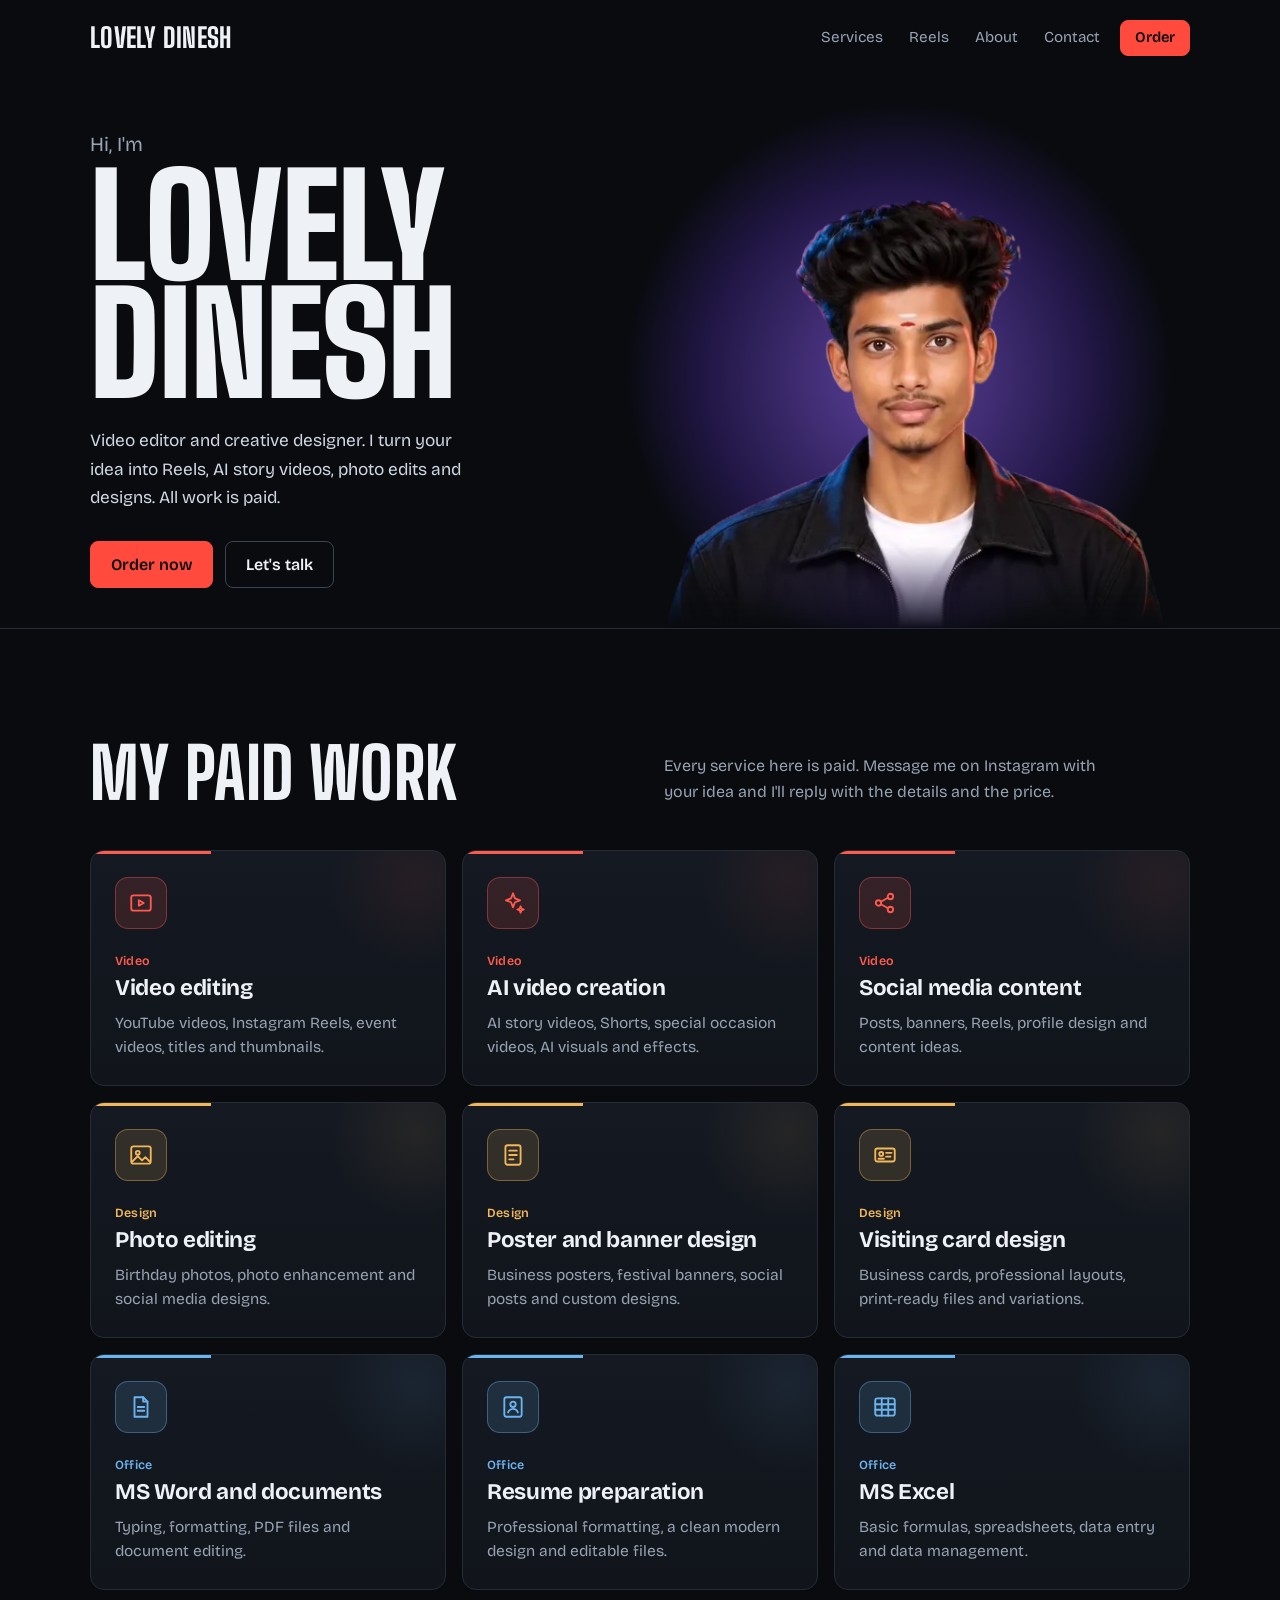
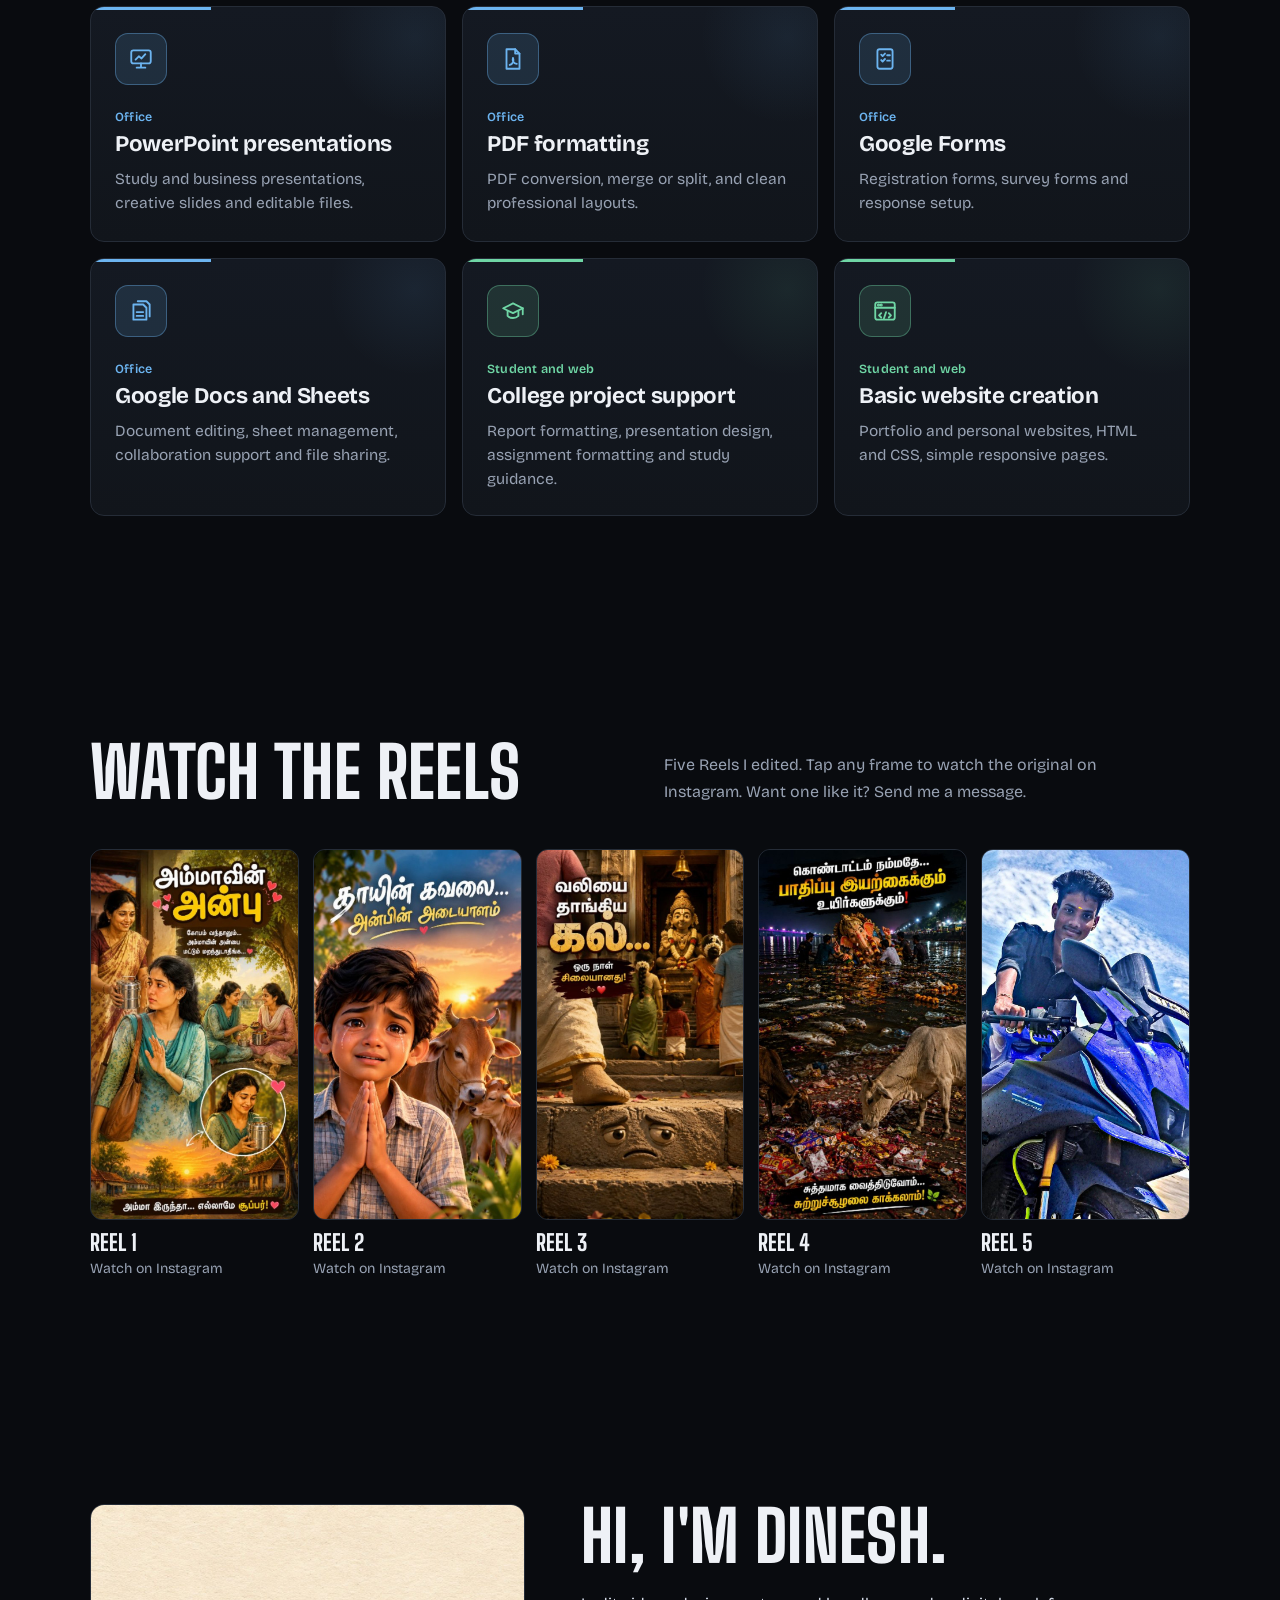
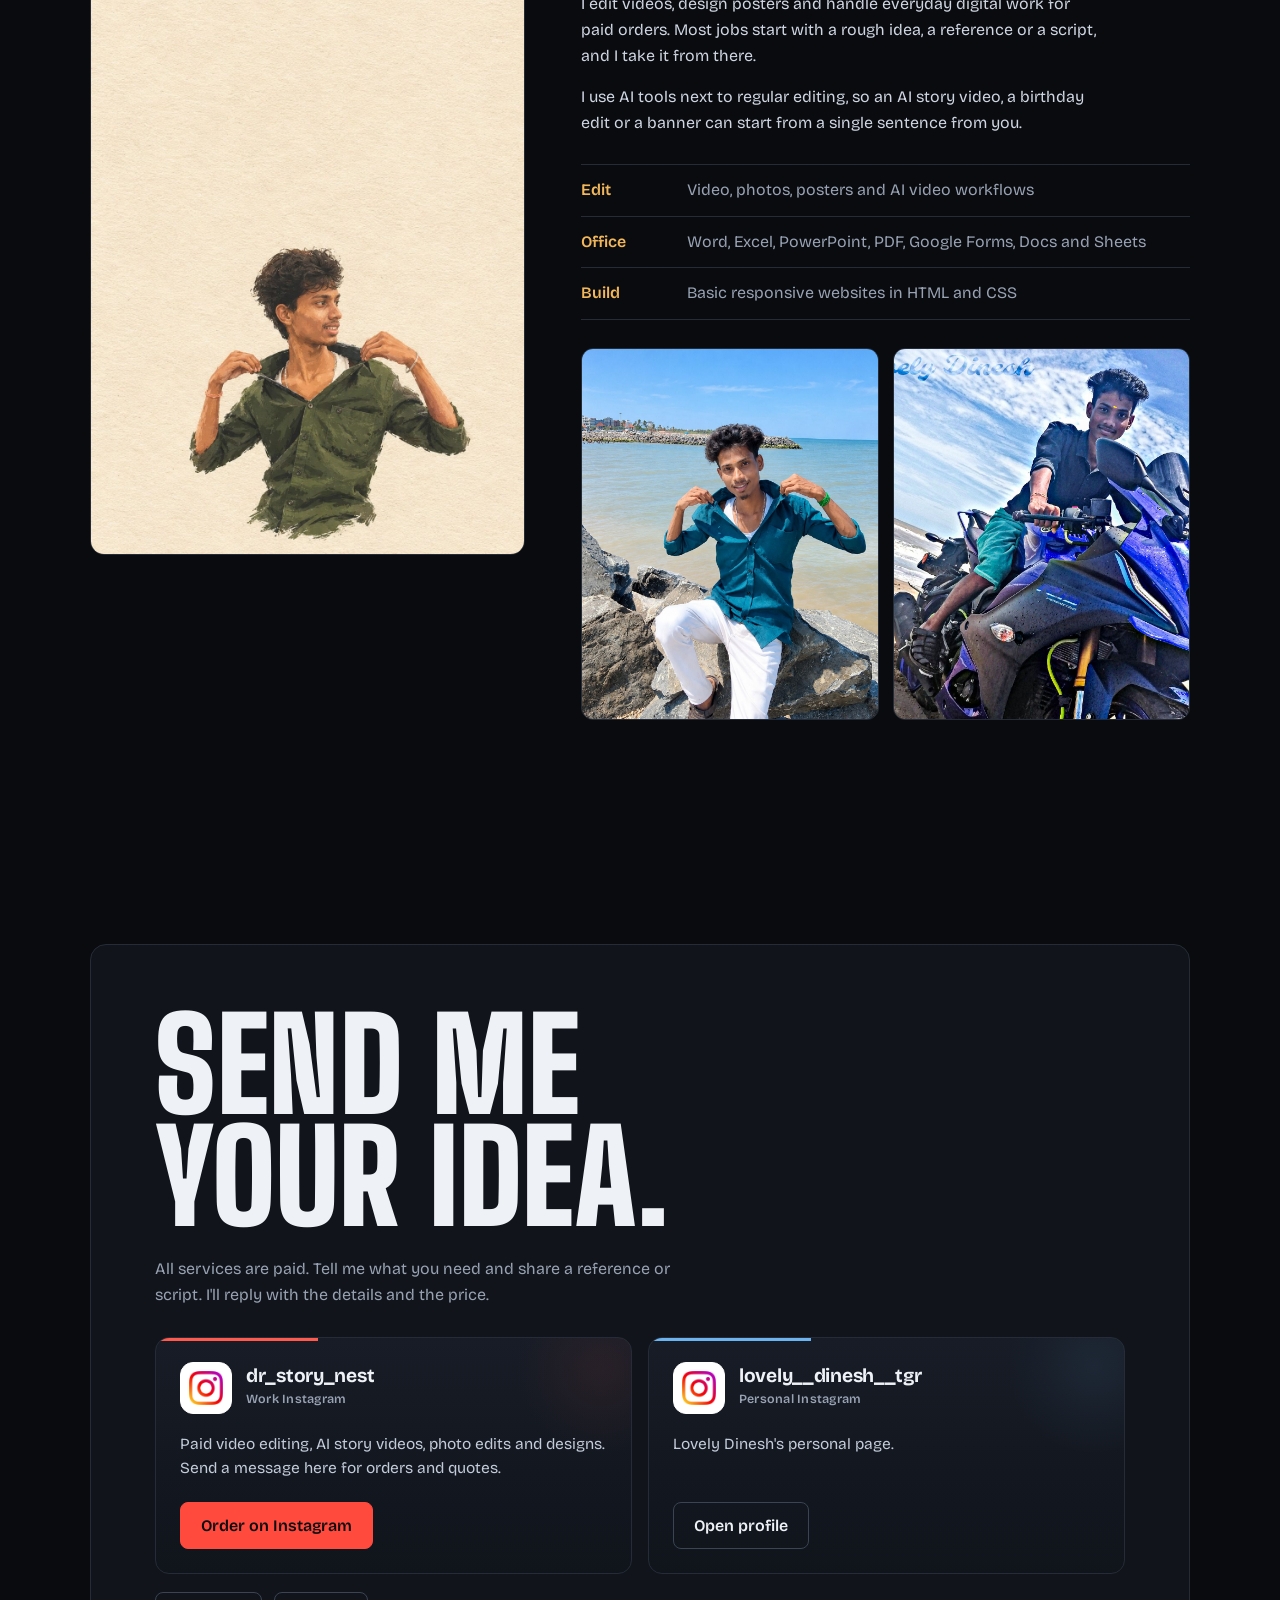
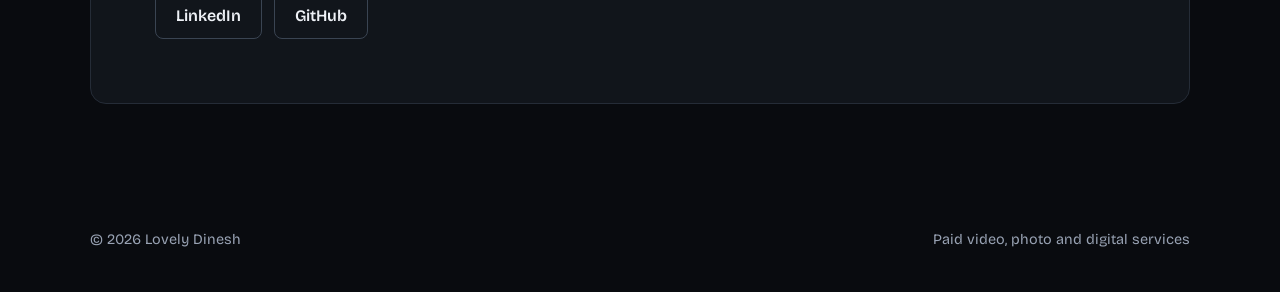
==== commit 5e9cce96: "Make the 3D portrait follow touches on phones The head now turns towards wherever a finger taps or d" ====
--- a/index.html
+++ b/index.html
@@ -453,6 +453,7 @@
     canvas.classList.add('on');
     still.style.visibility = 'hidden';
 
+    var touching = false, touchEnd = 0;
     if (!touchOnly) {
       window.addEventListener('pointermove', function(e){
         if (e.pointerType === 'touch') return;
@@ -461,6 +462,16 @@
       document.documentElement.addEventListener('mouseleave', function(){ inside = false; });
       document.documentElement.addEventListener('mouseenter', function(){ inside = true; });
     }
+    // Finger: the head turns towards wherever you touch or drag, then settles back after a moment
+    function onTouch(e){
+      var t = e.touches && e.touches[0]; if (!t) return;
+      pointer.x = t.clientX; pointer.y = t.clientY; touching = true; touchEnd = 0;
+    }
+    function onTouchEnd(){ touching = false; touchEnd = performance.now(); }
+    window.addEventListener('touchstart', onTouch, {passive: true});
+    window.addEventListener('touchmove', onTouch, {passive: true});
+    window.addEventListener('touchend', onTouchEnd, {passive: true});
+    window.addEventListener('touchcancel', onTouchEnd, {passive: true});
 
     var cur = 0, curIdx = -2, wasCenter = true, last = performance.now(), raf = 0, onScreen = true;
 
@@ -469,8 +480,9 @@
       var dt = Math.min(0.05, (now - last) / 1000); last = now;
       var wantCenter = false, target = 0;
 
-      if (!touchOnly && moved) {
-        if (!inside) { wantCenter = true; }
+      var fingerLive = touching || (touchEnd > 0 && now - touchEnd < 2500);
+      if ((!touchOnly && moved) || fingerLive) {
+        if (!inside && !fingerLive) { wantCenter = true; }
         else {
           var r = canvas.getBoundingClientRect();
           var dx = pointer.x - (r.left + r.width * 0.48);
@@ -480,7 +492,7 @@
           else target = Math.atan2(dy, dx) * 180 / Math.PI;
         }
       } else {
-        // no mouse (phones) or before the first mouse move: look around slowly
+        // nobody is pointing (phone with no touch, or before the first mouse move): look around slowly
         var ph = ((now / 1000) % 9) / 9;
         if (ph < 0.2) wantCenter = true; else target = ((ph - 0.2) / 0.8) * 360 - 180;
       }
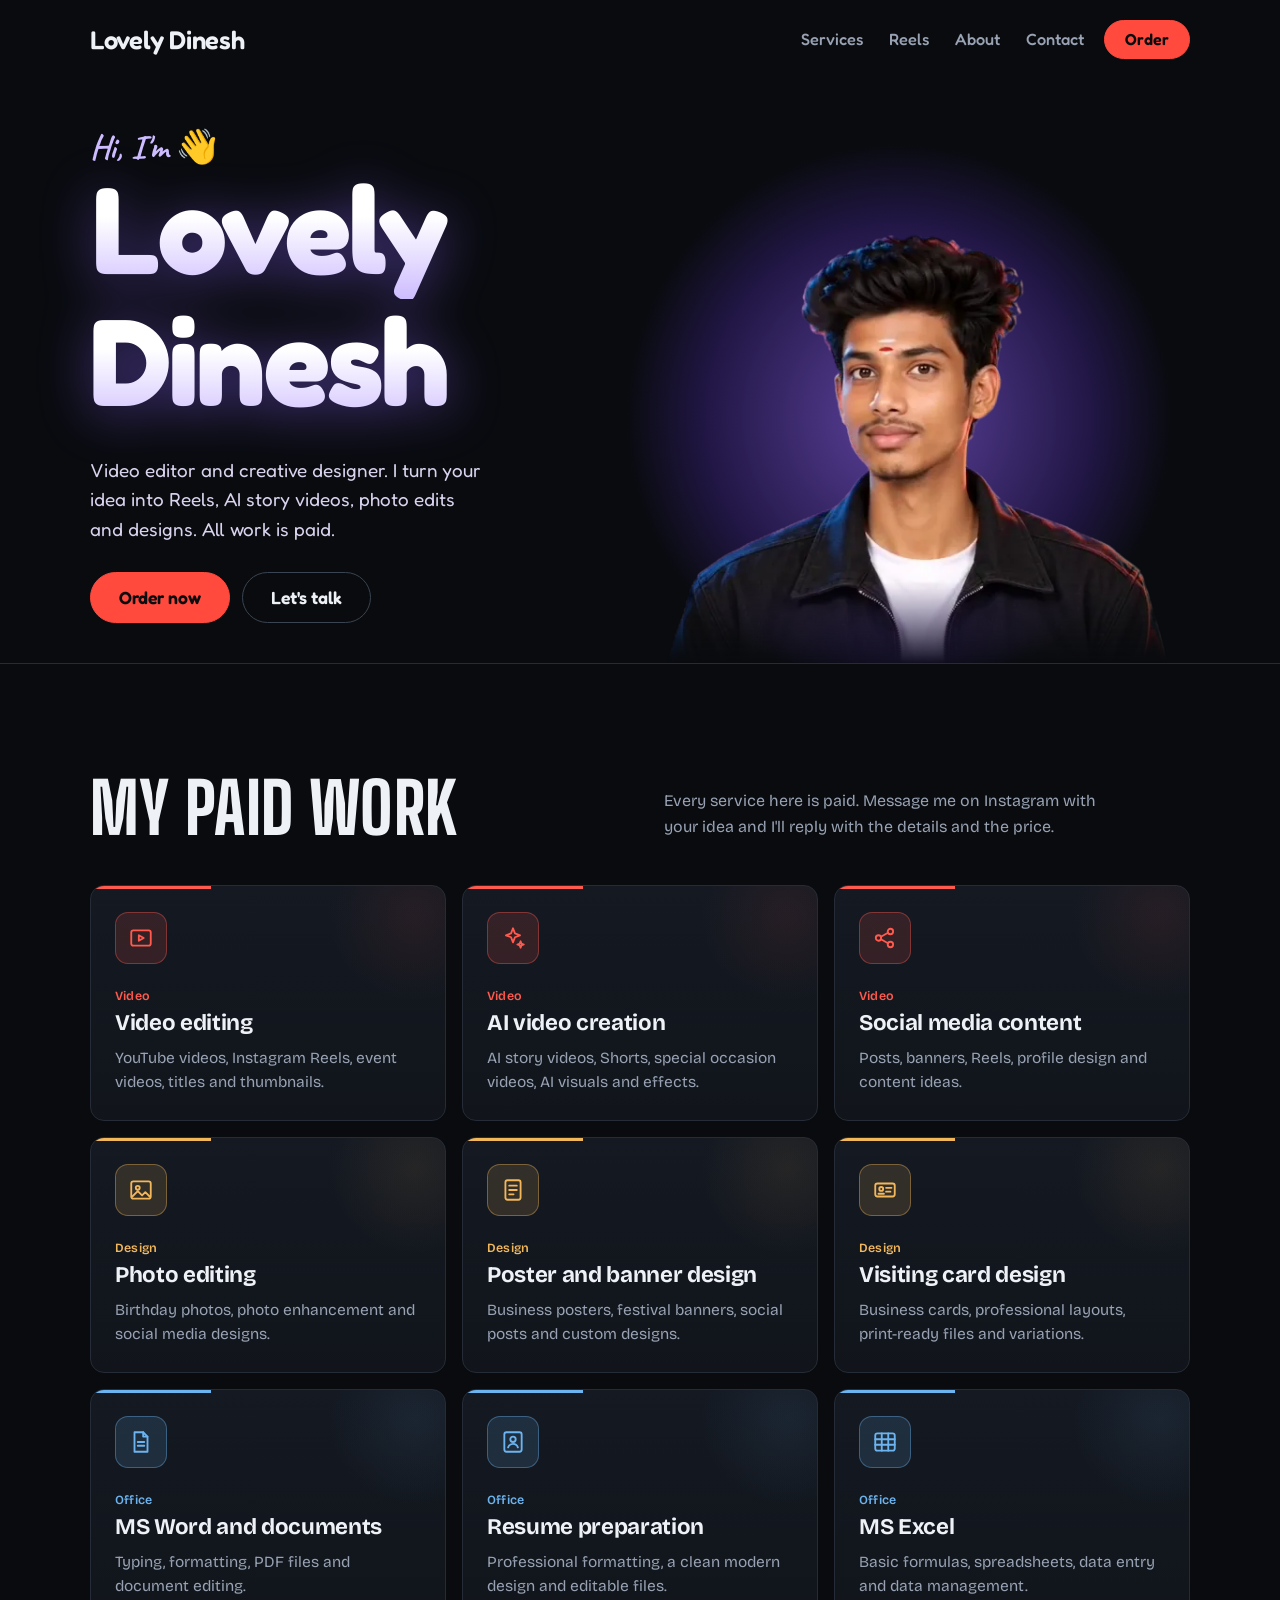
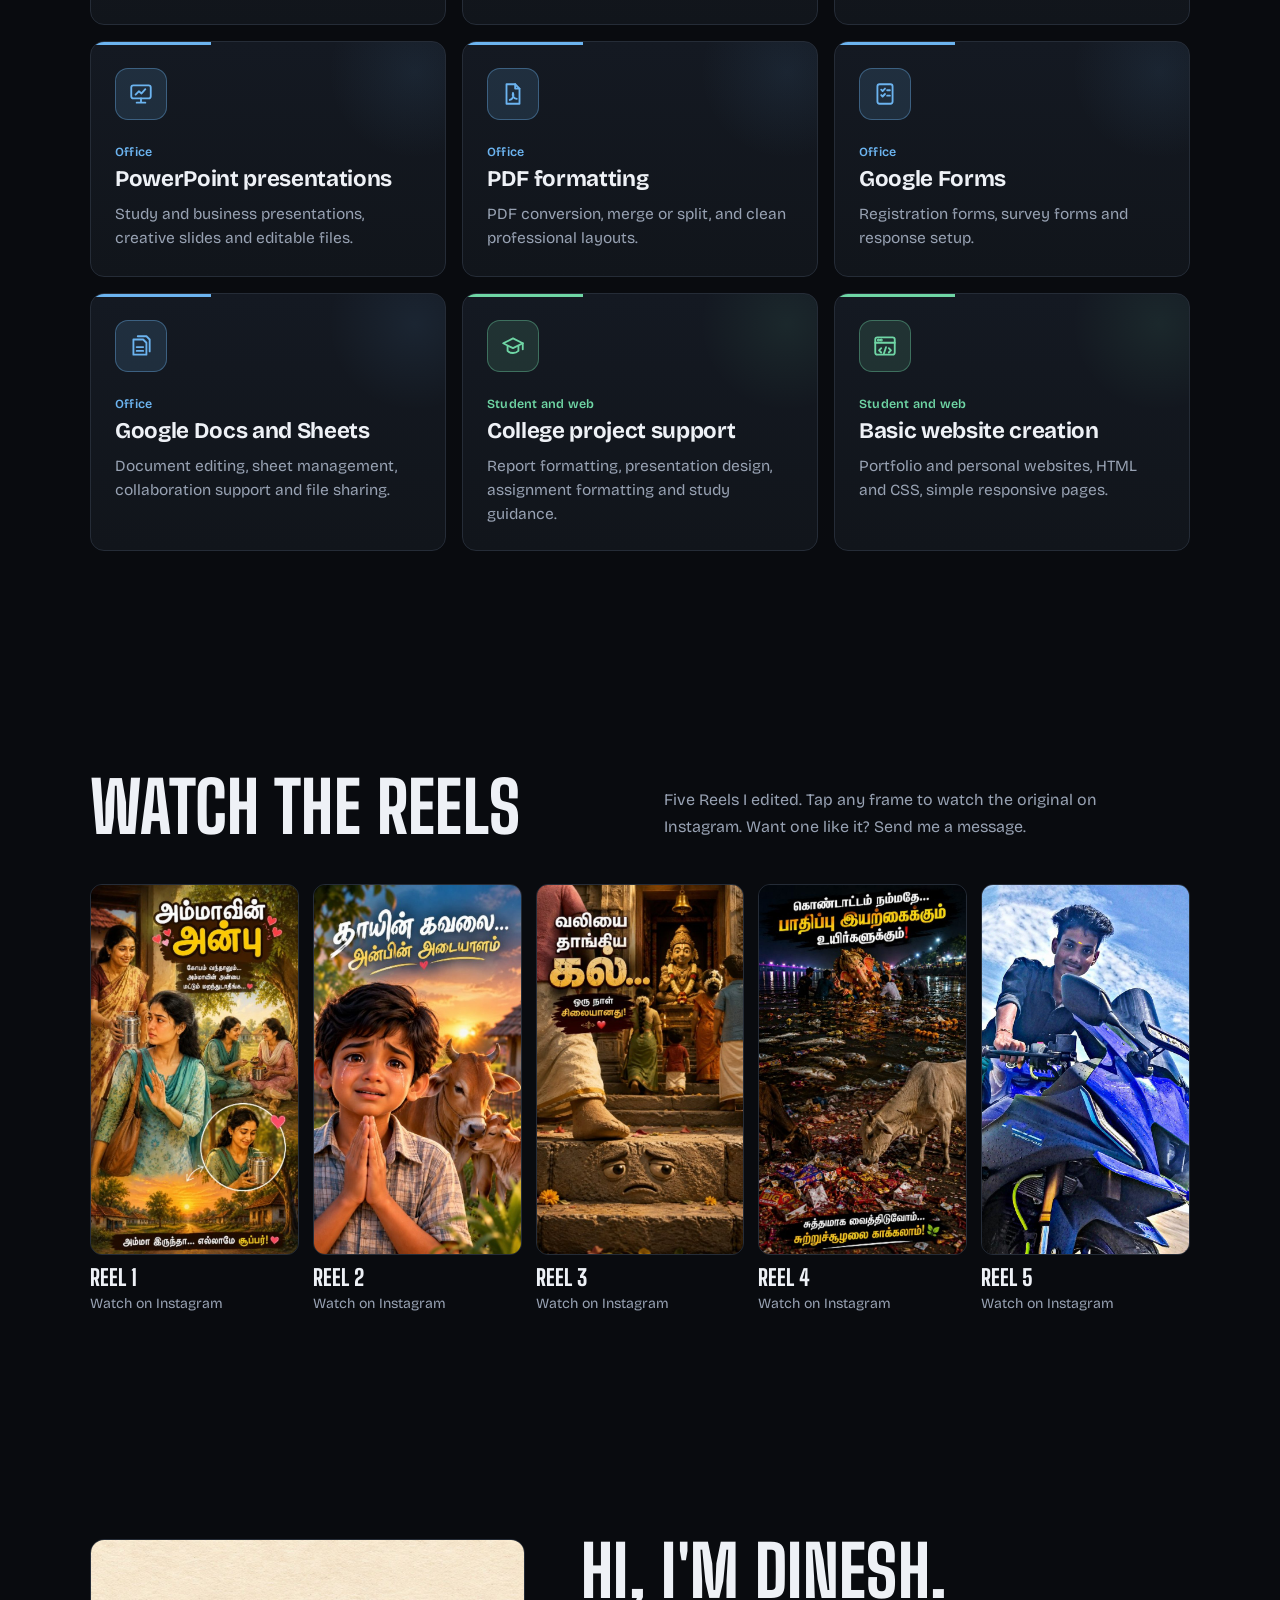
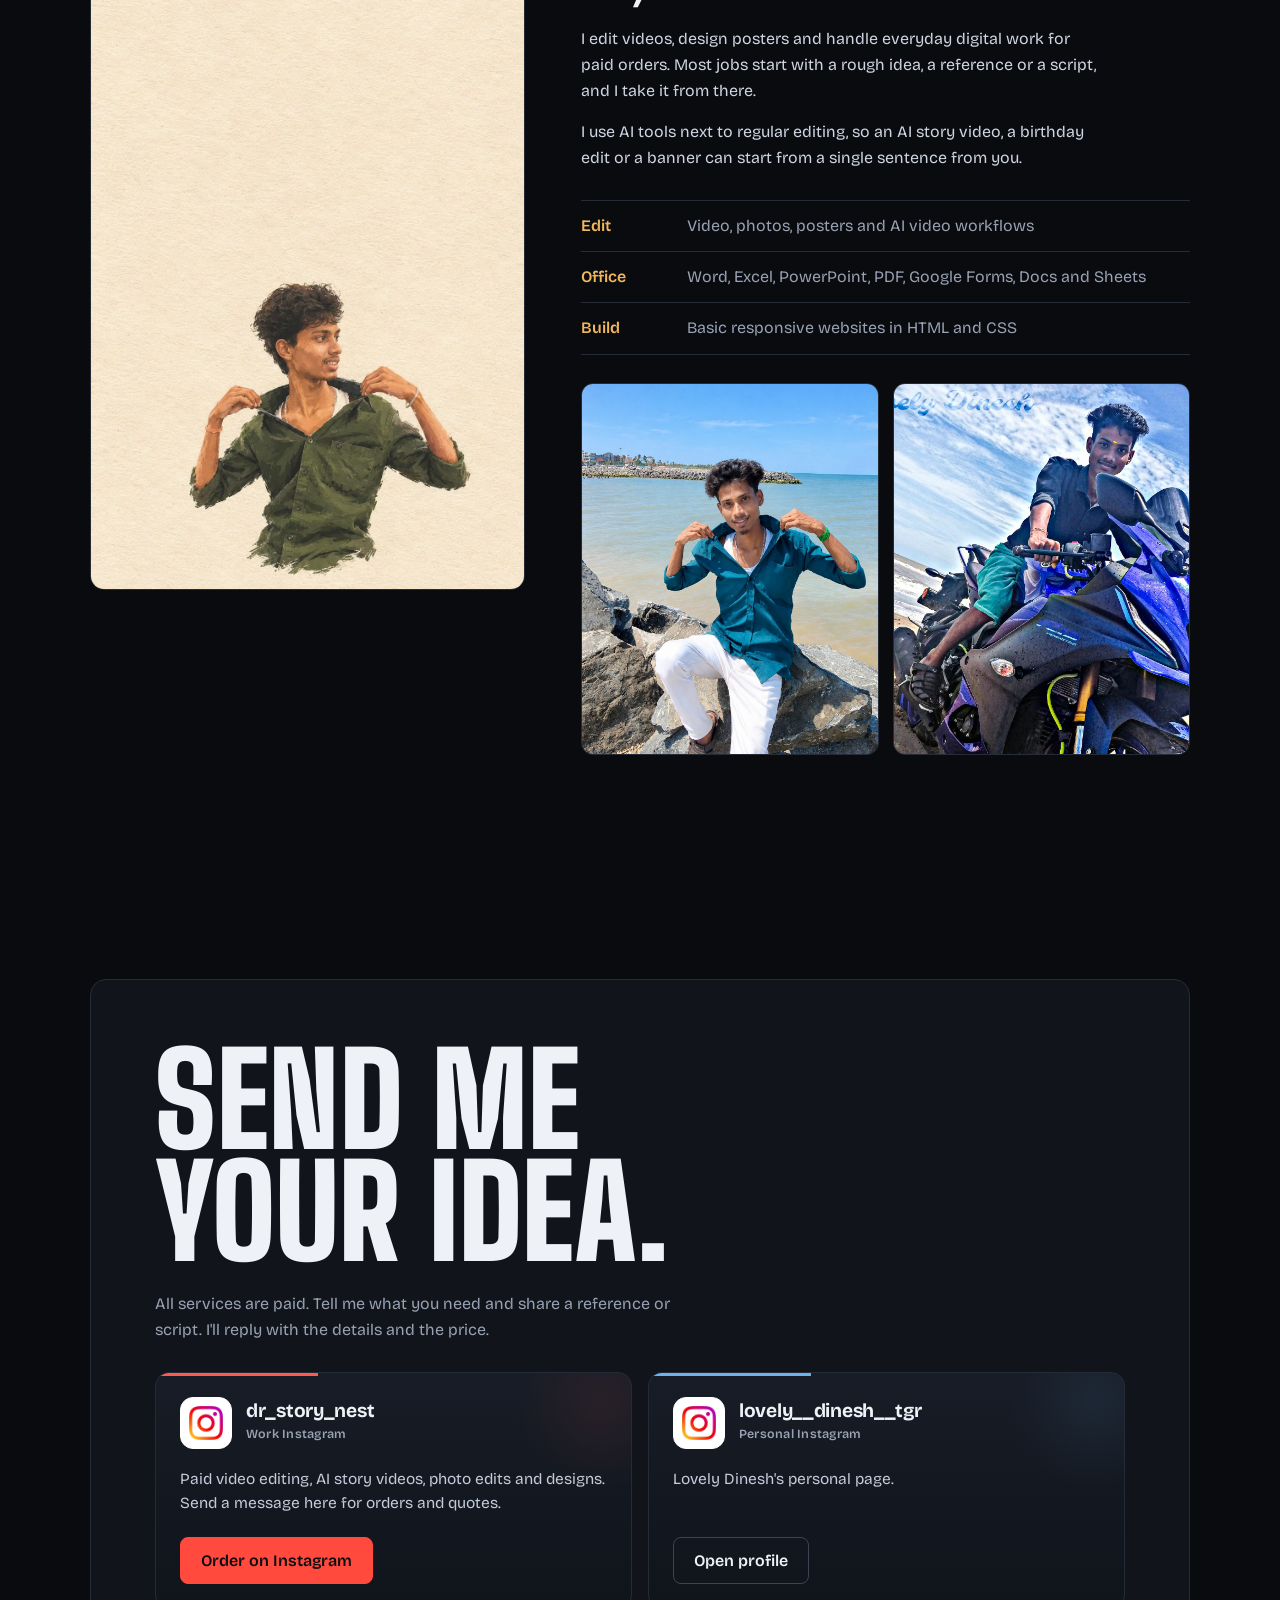
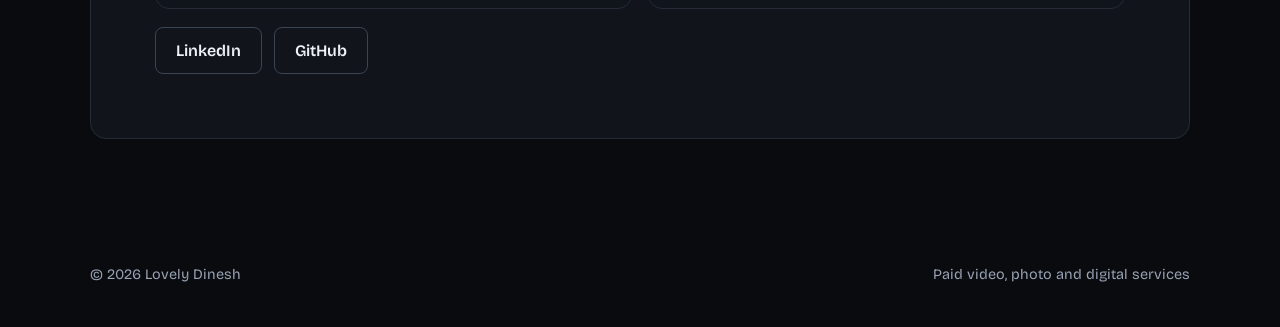
==== commit dc5f9305: "Cute rounded type for the header and intro, light effect on order buttons - Header and intro now use" ====
--- a/index.html
+++ b/index.html
@@ -16,6 +16,8 @@
 <link href="https://fonts.googleapis.com/css2?family=Big+Shoulders+Display:wght@700;800;900&family=Bricolage+Grotesque:opsz,wght@12..96,400..800&display=swap" rel="stylesheet">
 <script>document.documentElement.classList.add("js")</script>
 <style>
+@font-face{font-family:"Fredoka";font-style:normal;font-weight:300 700;font-display:swap;src:url(assets/fonts/fredoka-latin-wght-normal.woff2) format("woff2")}
+@font-face{font-family:"Caveat";font-style:normal;font-weight:400 700;font-display:swap;src:url(assets/fonts/caveat-latin-wght-normal.woff2) format("woff2")}
 :root{
   --reel:#090b0f;
   --bin:#11151b;
@@ -25,6 +27,8 @@
   --playhead:#ff4a3d;
   --tungsten:#f2b75b;
   --display:"Big Shoulders Display","Arial Narrow",Impact,sans-serif;
+  --cute:"Fredoka",ui-rounded,"Baloo 2",system-ui,sans-serif;
+  --hand:"Caveat","Segoe Print","Bradley Hand",cursive;
   --body:"Bricolage Grotesque",system-ui,-apple-system,"Segoe UI",sans-serif;
 }
 *{box-sizing:border-box}
@@ -74,6 +78,28 @@
   .me3d-copy h1{font-size:clamp(3.8rem,19vw,5.6rem)}
   .me3d-bio{max-width:none}
 }
+
+/* Cute type for the header and intro */
+.brand{font-family:var(--cute);font-weight:600;font-size:1.6rem;text-transform:none;letter-spacing:-.01em}
+.bar nav a{font-family:var(--cute);font-weight:500;font-size:1.02rem}
+.bar .btn,.me3d .btn{font-family:var(--cute);font-weight:600;border-radius:999px}
+.bar .btn.sm{padding:9px 20px;font-size:1rem}
+.me3d .btn{padding:14px 28px;font-size:1.1rem}
+.me3d-hi{margin:0 0 2px;font-family:var(--hand);font-weight:700;font-size:2.1rem;line-height:1;color:#cdbcff}
+.wave{display:inline-block;transform-origin:70% 80%;animation:wave 1.7s .7s 2 ease-in-out}
+@keyframes wave{0%,60%,100%{transform:rotate(0)}10%,30%,50%{transform:rotate(16deg)}20%,40%{transform:rotate(-8deg)}}
+.me3d-copy h1{font-family:var(--cute);font-weight:700;text-transform:none;font-size:clamp(3.8rem,9.6vw,7.8rem);line-height:1;letter-spacing:-.02em;filter:drop-shadow(0 6px 26px rgba(140,100,255,.45))}
+.me3d-copy h1 span{display:block;width:fit-content;padding:0 .12em .08em 0;background:linear-gradient(180deg,#fff 38%,#cdbcff);-webkit-background-clip:text;background-clip:text;color:transparent;animation:pop .8s cubic-bezier(.3,1.7,.5,1) backwards}
+.me3d-copy h1 span:nth-child(2){animation-delay:.14s}
+@keyframes pop{from{opacity:0;transform:translateY(22px) scale(.86)}}
+.me3d-bio{font-family:var(--cute);font-weight:400;font-size:1.18rem;line-height:1.55;color:#d9d3ee}
+@media(max-width:760px){.me3d-copy h1{font-size:clamp(3.4rem,17vw,5rem)}}
+
+/* Light effect on the order buttons */
+.btn.primary{position:relative;overflow:hidden;isolation:isolate;animation:orderGlow 2.6s ease-in-out infinite}
+.btn.primary::after{content:"";position:absolute;z-index:-1;top:-30%;bottom:-30%;left:-70%;width:45%;background:linear-gradient(100deg,transparent,rgba(255,255,255,.85),transparent);transform:skewX(-22deg);animation:orderShine 3.4s ease-in-out infinite}
+@keyframes orderShine{0%,50%{left:-70%}100%{left:140%}}
+@keyframes orderGlow{0%,100%{box-shadow:0 0 0 0 rgba(255,74,61,.5),0 6px 18px -8px rgba(255,74,61,.7)}50%{box-shadow:0 0 0 9px rgba(255,74,61,0),0 10px 30px -6px rgba(255,74,61,.95)}}
 
 /* Sections */
 .sec{padding-block:clamp(64px,9vw,112px)}
@@ -187,8 +213,8 @@
   <div class="me3d-glow" aria-hidden="true"></div>
   <div class="wrap me3d-inner">
     <div class="me3d-copy">
-      <p class="me3d-hi">Hi, I'm</p>
-      <h1 id="me-title">Lovely<br>Dinesh</h1>
+      <p class="me3d-hi">Hi, I'm <span class="wave" aria-hidden="true">👋</span></p>
+      <h1 id="me-title"><span>Lovely</span> <span>Dinesh</span></h1>
       <p class="me3d-bio">Video editor and creative designer. I turn your idea into Reels, AI story videos, photo edits and designs. All work is paid.</p>
       <div class="actions">
         <a class="btn primary" href="https://www.instagram.com/dr_story_nest/" target="_blank" rel="noopener noreferrer">Order now</a>
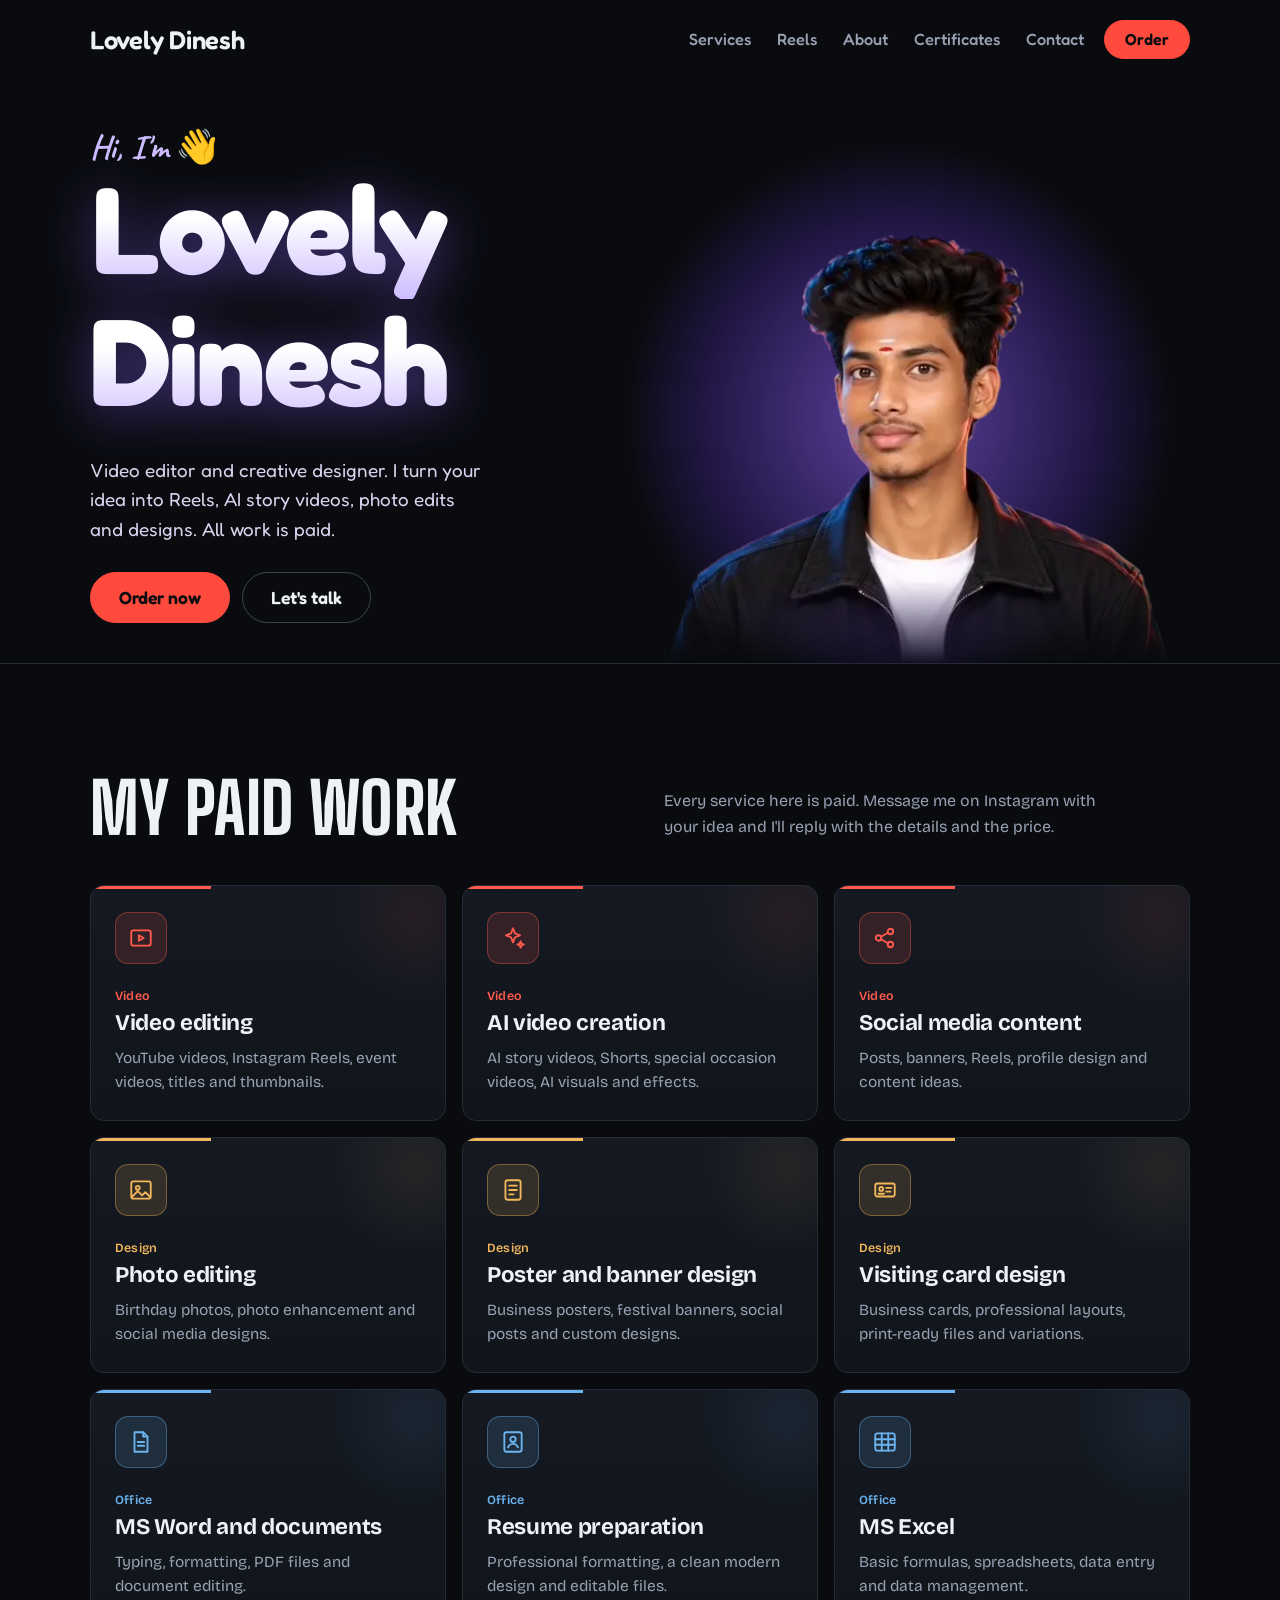
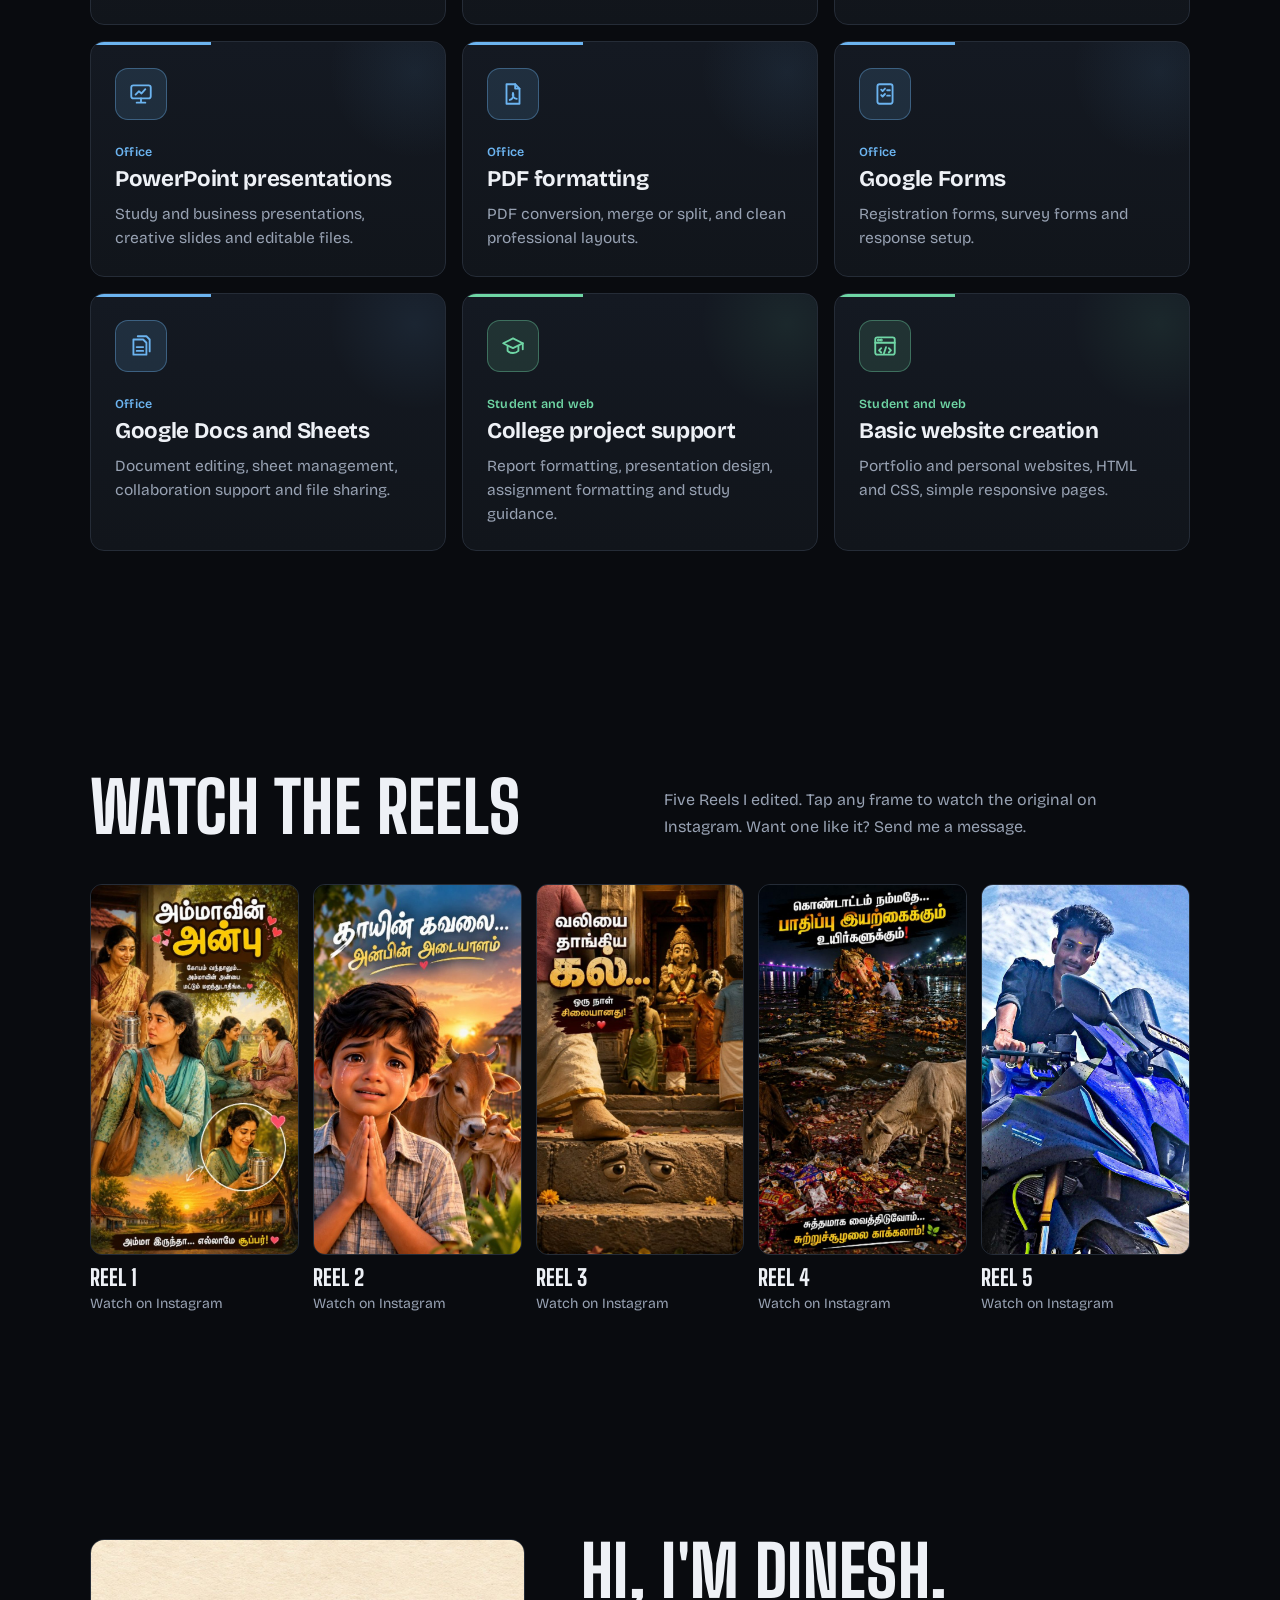
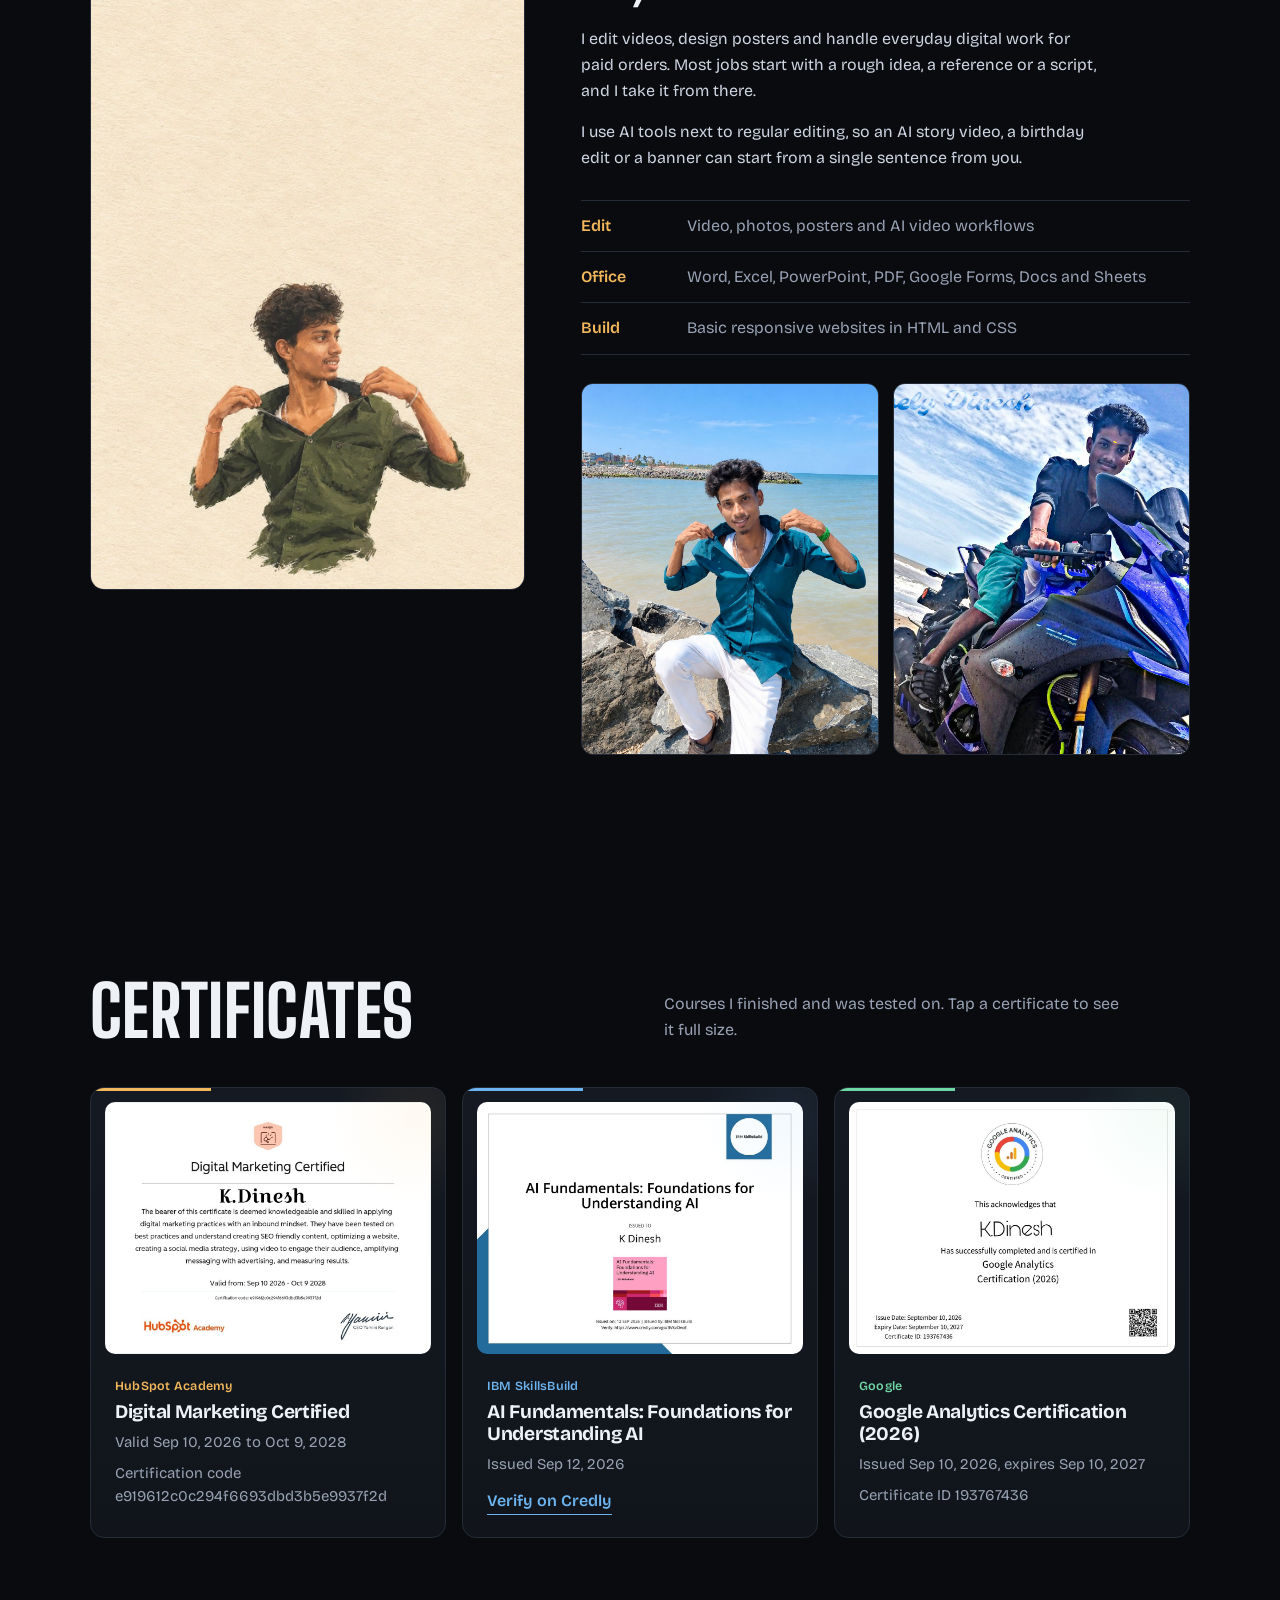
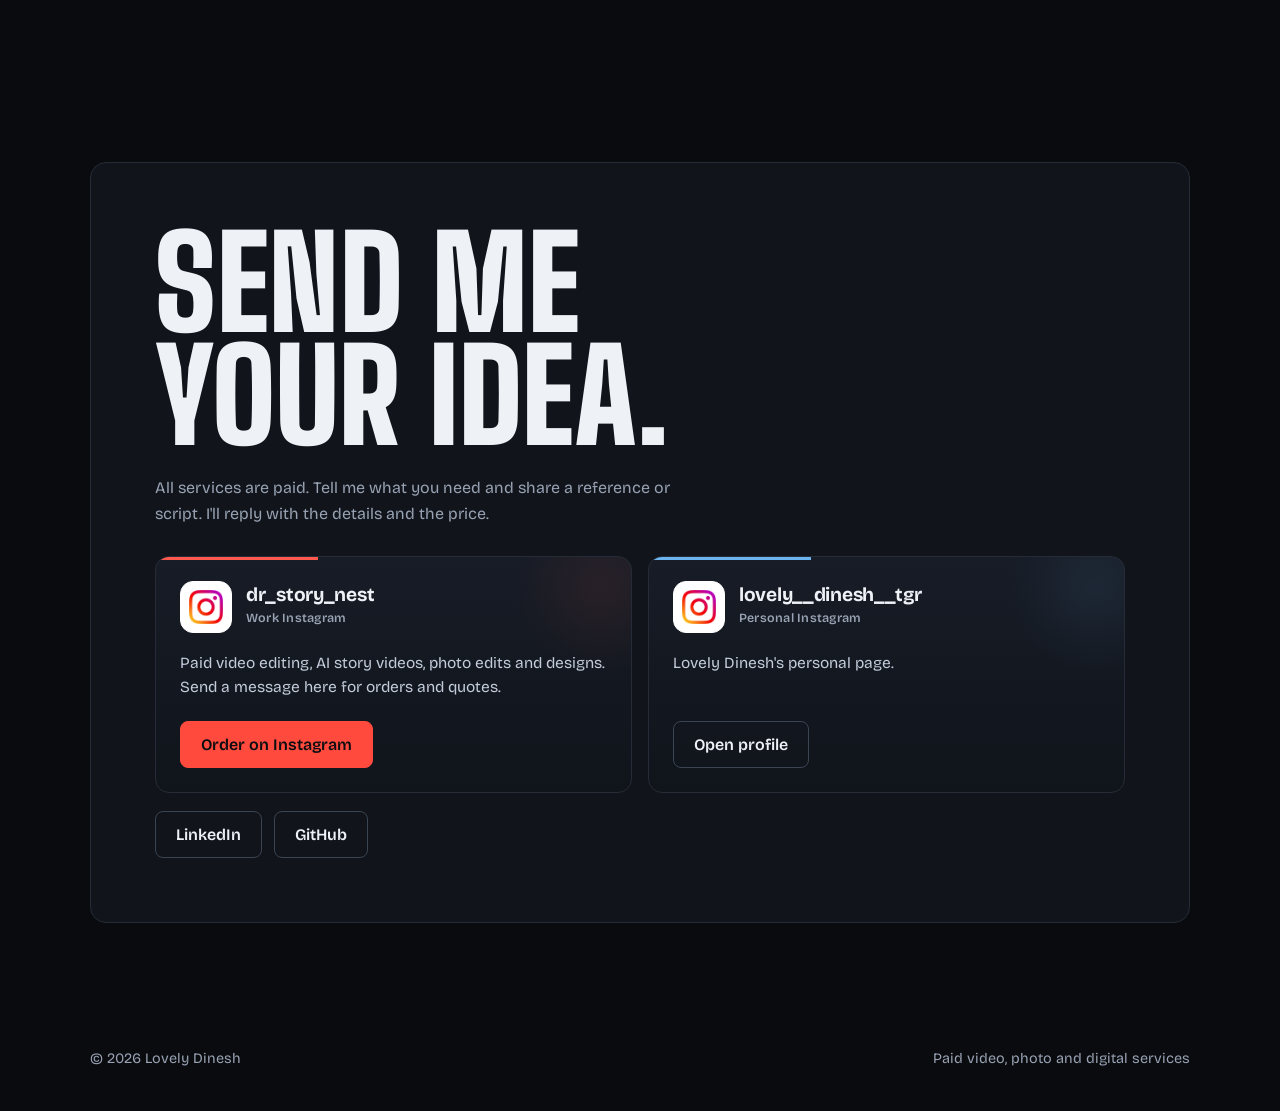
==== commit 12e74192: "Add Certificates section with HubSpot, IBM SkillsBuild and Google certificates - Three certificate c" ====
--- a/index.html
+++ b/index.html
@@ -153,6 +153,25 @@
 .pair{display:grid;grid-template-columns:1fr 1fr;gap:14px}
 .pair img{display:block;width:100%;height:auto;aspect-ratio:4/5;object-fit:cover;border:1px solid var(--line);border-radius:12px}
 
+/* Certificates */
+.certs{display:grid;grid-template-columns:repeat(3,minmax(0,1fr));gap:16px}
+.svc.cert{min-height:0;padding:14px 14px 22px}
+.cert-shot{display:block;position:relative;overflow:hidden;border-radius:10px;background:#fff;aspect-ratio:1200/927;margin-bottom:6px;cursor:zoom-in}
+.cert-shot img{display:block;width:100%;height:100%;object-fit:cover;transition:transform .5s cubic-bezier(.2,.8,.2,1)}
+.svc.cert:hover .cert-shot img{transform:scale(1.04)}
+.svc.cert .tag,.svc.cert h3,.svc.cert .desc,.svc.cert .verify{margin-inline:10px}
+.svc.cert .tag{margin-top:16px}
+.svc.cert h3{font-size:1.2rem}
+.svc.cert .desc{margin-top:8px;font-size:.93rem}
+.verify{align-self:flex-start;margin-top:12px;font-weight:600;color:var(--c);text-decoration:none;border-bottom:1px solid currentColor}
+.verify:hover{filter:brightness(1.2)}
+.certbox{width:min(94vw,1100px);max-height:92vh;padding:0;border:0;background:transparent;overflow:visible}
+.certbox::backdrop{background:rgba(5,6,10,.85);-webkit-backdrop-filter:blur(6px);backdrop-filter:blur(6px)}
+.certbox img{display:block;width:100%;height:auto;max-height:88vh;object-fit:contain;border-radius:12px;background:#fff}
+.certx{position:absolute;top:-14px;right:-6px;z-index:2;width:42px;height:42px;border-radius:50%;border:1px solid #3a4452;background:#11151b;color:var(--text);font:600 1rem/1 var(--body);cursor:pointer}
+.certx:hover{border-color:var(--tungsten)}
+@media(max-width:760px){.certs{grid-template-columns:1fr}.certx{top:-18px;right:2px}}
+
 /* Contact */
 .contact{padding:clamp(28px,6vw,64px);border:1px solid var(--line);border-radius:16px;background:var(--bin)}
 .contact h2{font-size:clamp(3.2rem,10vw,8rem);line-height:.88;font-weight:900}
@@ -202,6 +221,7 @@
     <a href="#services">Services</a>
     <a href="#reels">Reels</a>
     <a href="#about">About</a>
+    <a href="#certificates">Certificates</a>
     <a href="#contact">Contact</a>
   </nav>
   <a class="btn sm primary" href="https://www.instagram.com/dr_story_nest/" target="_blank" rel="noopener noreferrer">Order</a>
@@ -383,6 +403,48 @@
     </div>
   </div>
 </section>
+
+<section class="sec" id="certificates">
+  <div class="wrap">
+    <div class="head">
+      <h2>Certificates</h2>
+      <p>Courses I finished and was tested on. Tap a certificate to see it full size.</p>
+    </div>
+    <div class="certs">
+      <article class="svc cert c-gold">
+        <a class="cert-shot" href="assets/certs/hubspot-digital-marketing.jpg" target="_blank" rel="noopener noreferrer" data-title="Digital Marketing Certified" aria-label="View the Digital Marketing Certified certificate full size">
+          <img src="assets/certs/hubspot-digital-marketing.jpg" alt="HubSpot Digital Marketing certificate for K. Dinesh" width="1200" height="927" loading="lazy">
+        </a>
+        <p class="tag">HubSpot Academy</p>
+        <h3>Digital Marketing Certified</h3>
+        <p class="desc">Valid Sep 10, 2026 to Oct 9, 2028</p>
+        <p class="desc">Certification code e919612c0c294f6693dbd3b5e9937f2d</p>
+      </article>
+      <article class="svc cert c-blue">
+        <a class="cert-shot" href="assets/certs/ibm-ai-fundamentals.jpg" target="_blank" rel="noopener noreferrer" data-title="AI Fundamentals: Foundations for Understanding AI" aria-label="View the AI Fundamentals: Foundations for Understanding AI certificate full size">
+          <img src="assets/certs/ibm-ai-fundamentals.jpg" alt="IBM SkillsBuild certificate for K Dinesh, AI Fundamentals: Foundations for Understanding AI" width="1200" height="927" loading="lazy">
+        </a>
+        <p class="tag">IBM SkillsBuild</p>
+        <h3>AI Fundamentals: Foundations for Understanding AI</h3>
+        <p class="desc">Issued Sep 12, 2026</p><a class="verify" href="https://www.credly.com/go/BVkvOvoE" target="_blank" rel="noopener noreferrer">Verify on Credly</a>
+      </article>
+      <article class="svc cert c-green">
+        <a class="cert-shot" href="assets/certs/google-analytics.jpg" target="_blank" rel="noopener noreferrer" data-title="Google Analytics Certification (2026)" aria-label="View the Google Analytics Certification (2026) certificate full size">
+          <img src="assets/certs/google-analytics.jpg" alt="Google Analytics Certification (2026) for K. Dinesh" width="1200" height="927" loading="lazy">
+        </a>
+        <p class="tag">Google</p>
+        <h3>Google Analytics Certification (2026)</h3>
+        <p class="desc">Issued Sep 10, 2026, expires Sep 10, 2027</p>
+        <p class="desc">Certificate ID 193767436</p>
+      </article>
+    </div>
+  </div>
+</section>
+
+<dialog class="certbox" id="certbox" aria-label="Certificate">
+  <form method="dialog"><button class="certx" aria-label="Close">&#10005;</button></form>
+  <img id="certimg" alt="">
+</dialog>
 
 <section class="sec" id="contact">
   <div class="wrap">
@@ -546,5 +608,21 @@
   }
 })();
 </script>
+<script>
+(function(){
+  var box = document.getElementById('certbox');
+  if (!box || typeof box.showModal !== 'function') return;   // old browsers just open the image in a new tab
+  var img = document.getElementById('certimg');
+  [].forEach.call(document.querySelectorAll('.cert-shot'), function(a){
+    a.addEventListener('click', function(e){
+      e.preventDefault();
+      img.src = a.getAttribute('href');
+      img.alt = a.querySelector('img').alt;
+      box.showModal();
+    });
+  });
+  box.addEventListener('click', function(e){ if (e.target === box) box.close(); });
+})();
+</script>
 </body>
 </html>
